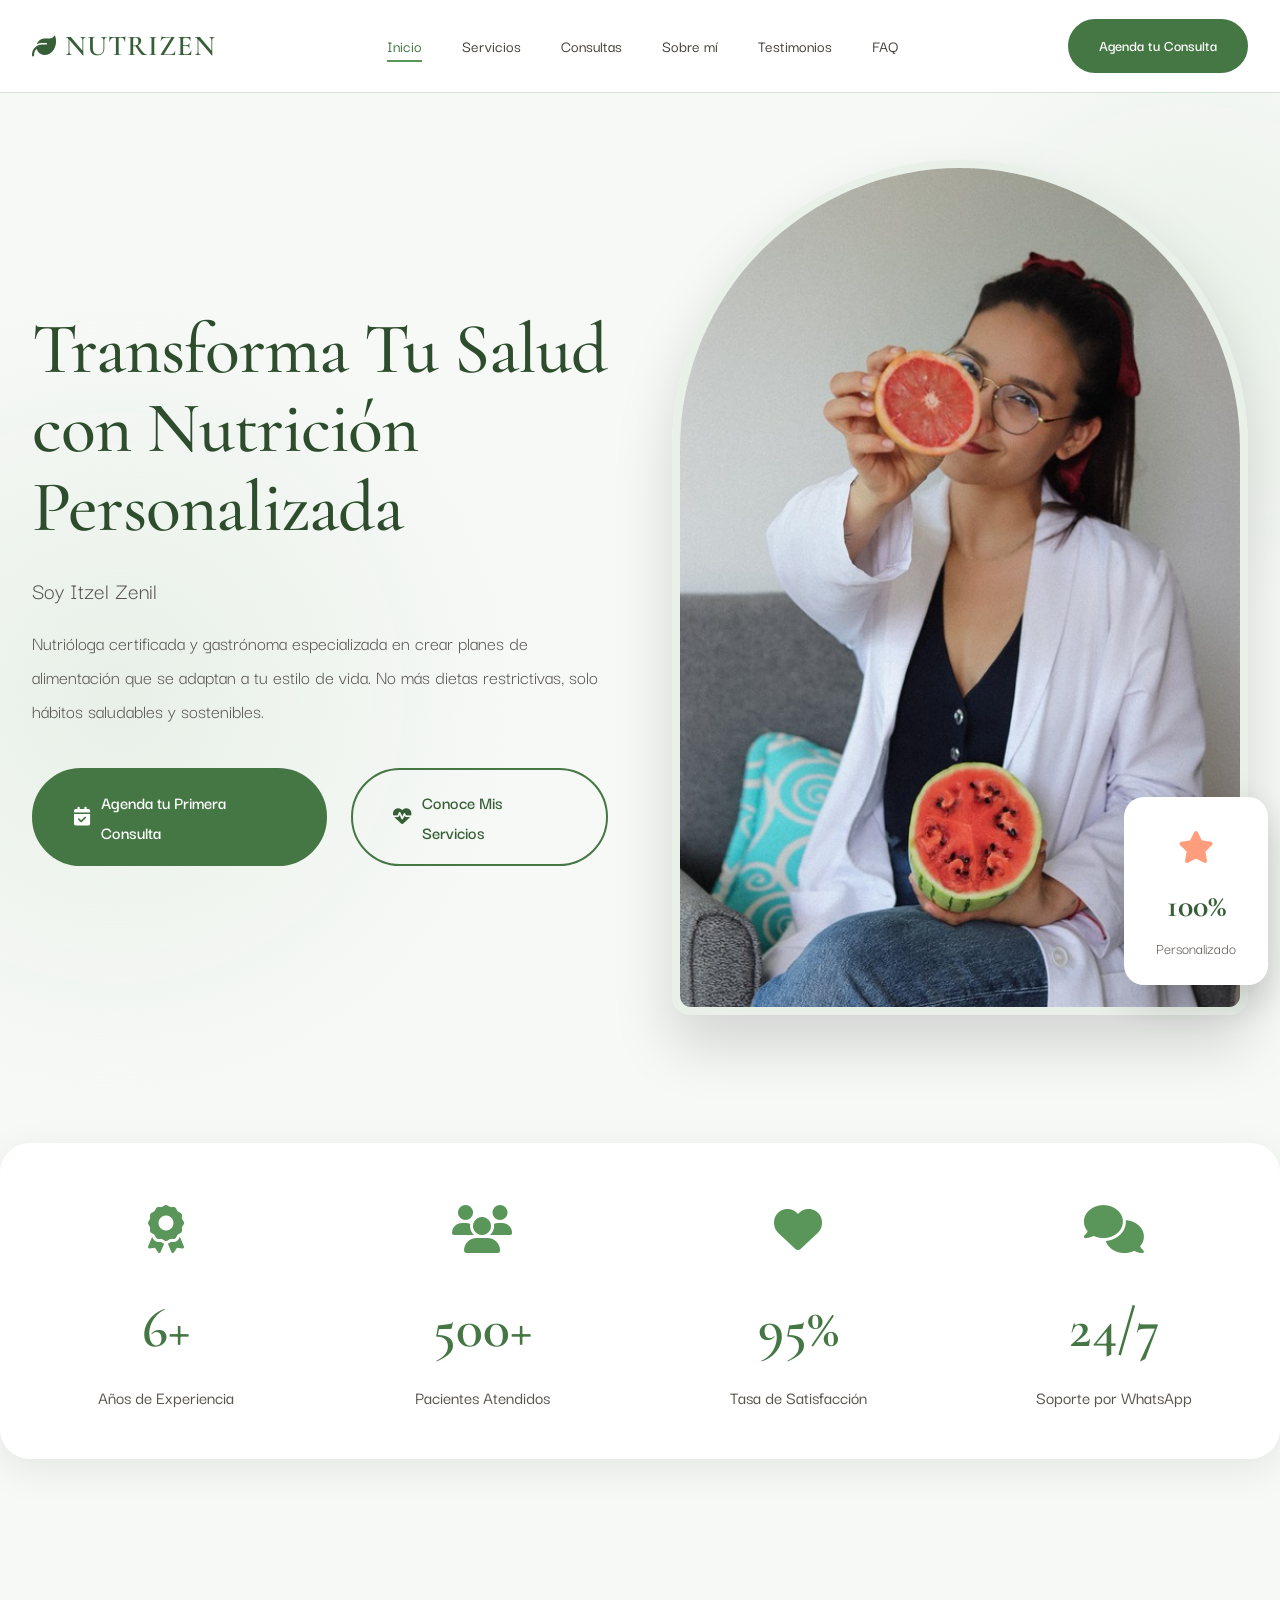
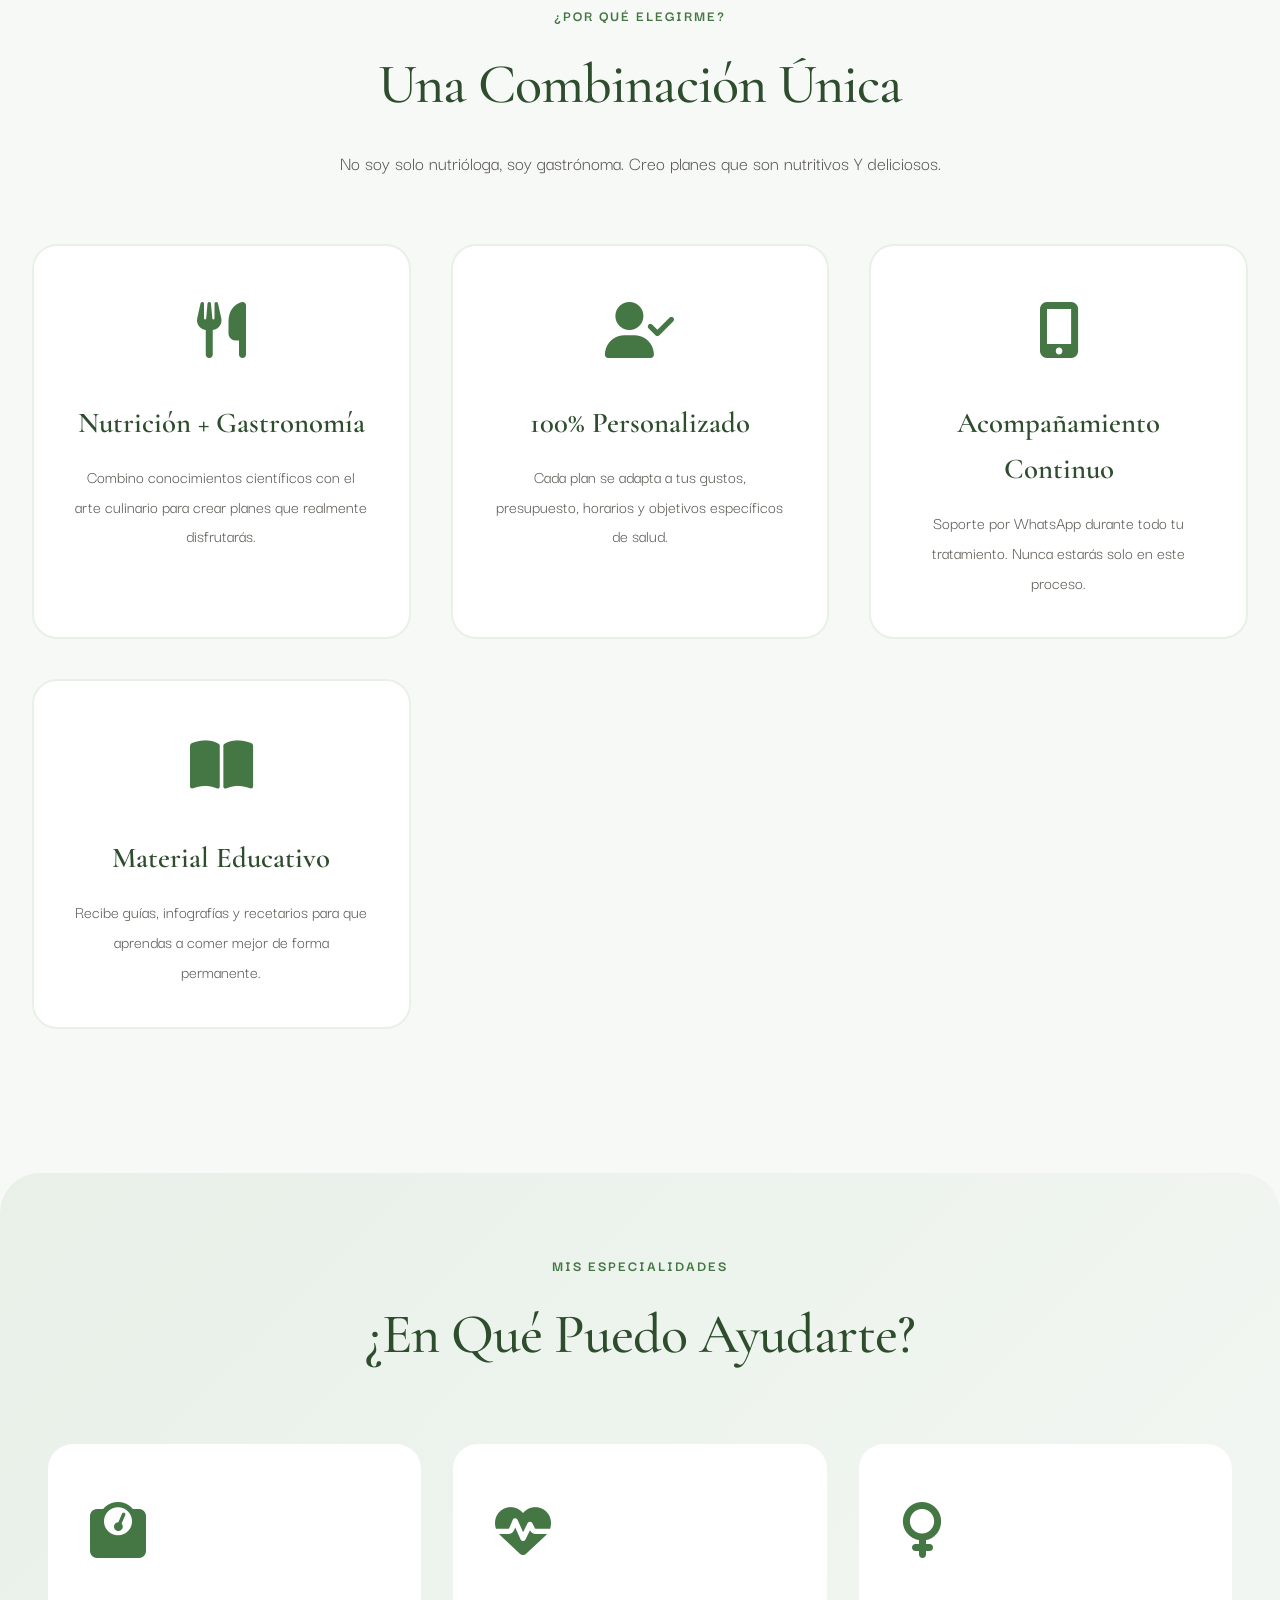
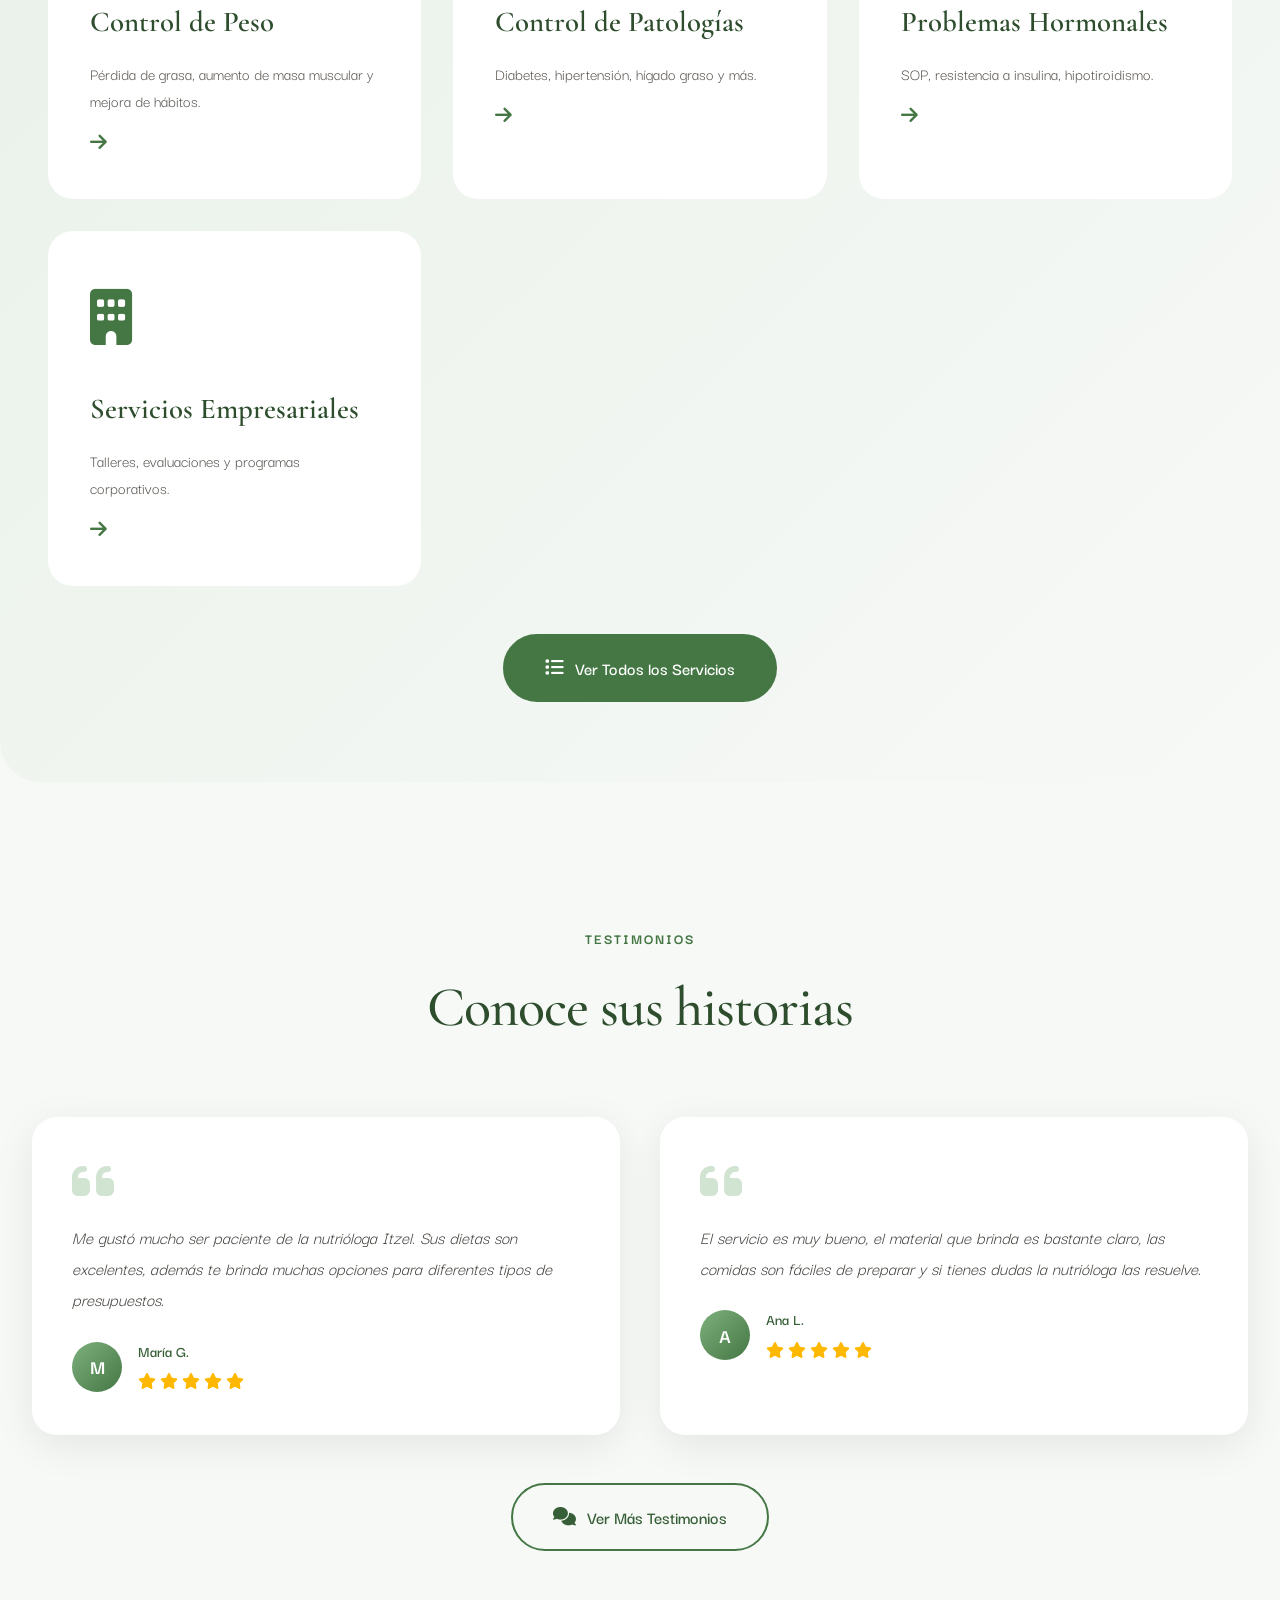
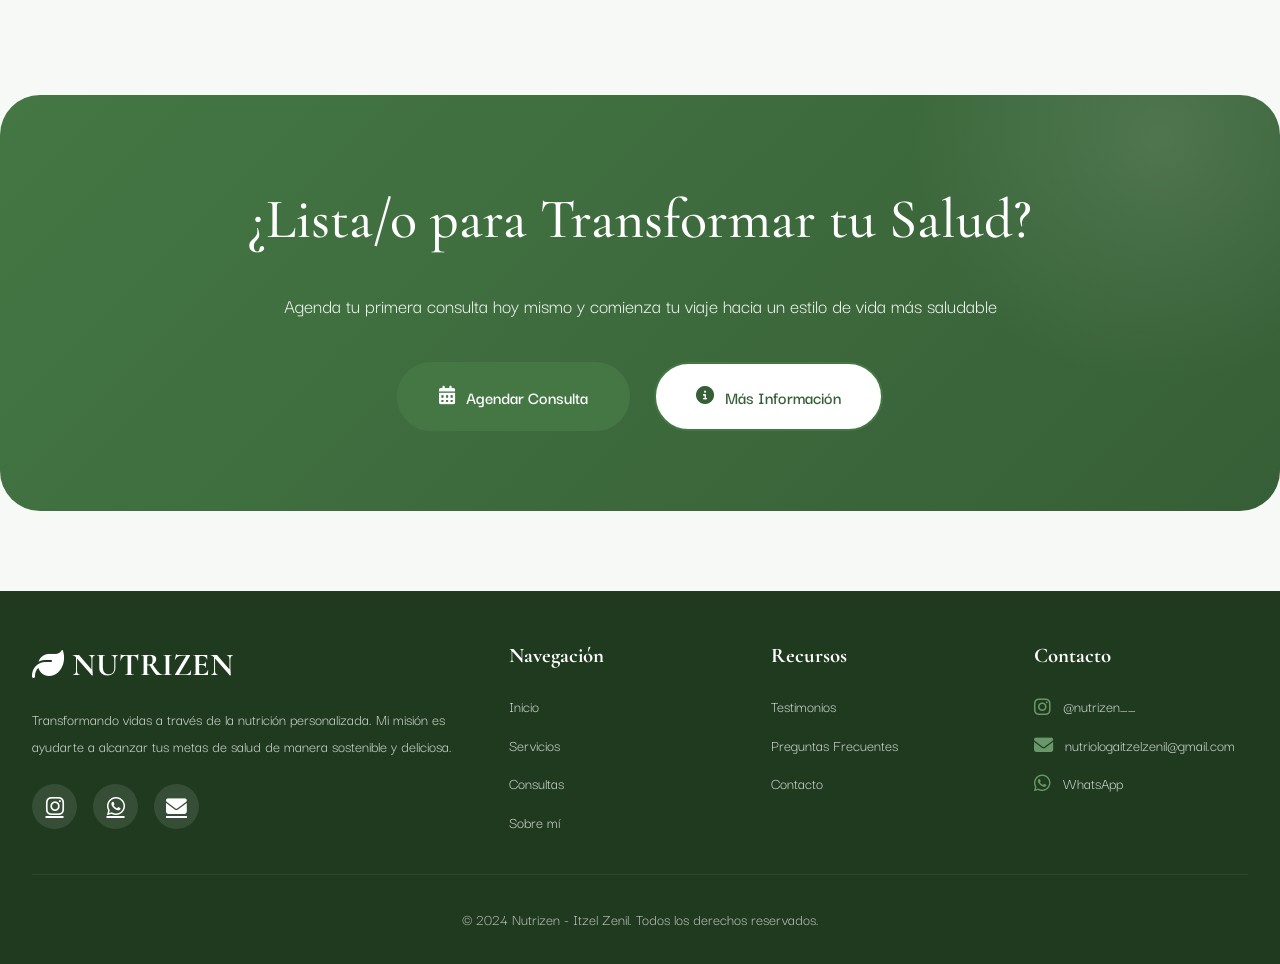
==== index.html @ d1079b8c "First commit (dev)" ====
<!DOCTYPE html>
<html lang="es">
<head>
    <meta charset="UTF-8">
    <meta name="viewport" content="width=device-width, initial-scale=1.0">
    <title>Itzel Zenil - Nutrióloga y Gastrónoma | Inicio</title>
    <meta name="description" content="Nutrióloga certificada especializada en control de peso, patologías metabólicas y salud digestiva. Planes 100% personalizados con seguimiento en WhatsApp.">
    <link rel="preconnect" href="https://fonts.googleapis.com">
    <link rel="preconnect" href="https://fonts.gstatic.com" crossorigin>
    <link href="https://fonts.googleapis.com/css2?family=Cormorant+Garamond:wght@300;400;500;600;700&family=Darker+Grotesque:wght@300;400;500;600;700&display=swap" rel="stylesheet">
    <link rel="stylesheet" href="https://cdnjs.cloudflare.com/ajax/libs/font-awesome/6.4.0/css/all.min.css">
    <link rel="stylesheet" href="css/styles.css">
</head>
<body>
    <div class="bg-decoration"></div>
    
    <header>
        <nav>
            <div class="logo">
                <i class="fas fa-leaf"></i>
                NUTRIZEN
            </div>
            <div class="menu-toggle" onclick="toggleMenu()">
                <span></span>
                <span></span>
                <span></span>
            </div>
            <ul class="nav-links" id="navLinks">
                <li><a href="index.html" class="active">Inicio</a></li>
                <li><a href="servicios.html">Servicios</a></li>
                <li><a href="consultas.html">Consultas</a></li>
                <li><a href="sobre-mi.html">Sobre mí</a></li>
                <li><a href="testimonios.html">Testimonios</a></li>
                <li><a href="faq.html">FAQ</a></li>
            </ul>
            <a href="contacto.html" class="cta-button">Agenda tu Consulta</a>
        </nav>
    </header>
    
    <main>
        <!-- Hero Section -->
        <section class="hero">
            <div class="hero-content">
                <h1>Transforma Tu Salud con Nutrición Personalizada</h1>
                <p class="hero-subtitle">Soy Itzel Zenil</p>
                <p class="hero-description">Nutrióloga certificada y gastrónoma especializada en crear planes de alimentación que se adaptan a tu estilo de vida. No más dietas restrictivas, solo hábitos saludables y sostenibles.</p>
                <div class="hero-cta-group">
                    <a href="contacto.html" class="primary-cta">
                        <i class="fas fa-calendar-check"></i>
                        Agenda tu Primera Consulta
                    </a>
                    <a href="servicios.html" class="secondary-cta">
                        <i class="fas fa-heart-pulse"></i>
                        Conoce Mis Servicios
                    </a>
                </div>
            </div>
            <div class="hero-image">
                <div class="hero-image-wrapper">
                    <img src="assets/itzel-2.jpg" alt="Itzel Zenil - Nutrióloga y Gastrónoma">
                </div>
                <div class="floating-badge">
                    <div class="badge-icon">
                        <i class="fas fa-star"></i>
                    </div>
                    <h3>100%</h3>
                    <p>Personalizado</p>
                </div>
            </div>
        </section>
        
        <!-- Stats Section -->
        <div class="stats">
            <div class="stats-grid">
                <div class="stat-item">
                    <div class="stat-icon">
                        <i class="fas fa-award"></i>
                    </div>
                    <h3>6+</h3>
                    <p>Años de Experiencia</p>
                </div>
                <div class="stat-item">
                    <div class="stat-icon">
                        <i class="fas fa-users"></i>
                    </div>
                    <h3>500+</h3>
                    <p>Pacientes Atendidos</p>
                </div>
                <div class="stat-item">
                    <div class="stat-icon">
                        <i class="fas fa-heart"></i>
                    </div>
                    <h3>95%</h3>
                    <p>Tasa de Satisfacción</p>
                </div>
                <div class="stat-item">
                    <div class="stat-icon">
                        <i class="fas fa-comments"></i>
                    </div>
                    <h3>24/7</h3>
                    <p>Soporte por WhatsApp</p>
                </div>
            </div>
        </div>
        
        <!-- Why Choose Me Section -->
        <section>
            <div class="section-header">
                <div class="section-label">¿Por qué elegirme?</div>
                <h2 class="section-title">Una Combinación Única</h2>
                <p class="section-description">No soy solo nutrióloga, soy gastrónoma. Creo planes que son nutritivos Y deliciosos.</p>
            </div>
            
            <div class="features-grid">
                <div class="feature-card">
                    <div class="feature-icon">
                        <i class="fas fa-utensils"></i>
                    </div>
                    <h3>Nutrición + Gastronomía</h3>
                    <p>Combino conocimientos científicos con el arte culinario para crear planes que realmente disfrutarás.</p>
                </div>
                
                <div class="feature-card">
                    <div class="feature-icon">
                        <i class="fas fa-user-check"></i>
                    </div>
                    <h3>100% Personalizado</h3>
                    <p>Cada plan se adapta a tus gustos, presupuesto, horarios y objetivos específicos de salud.</p>
                </div>
                
                <div class="feature-card">
                    <div class="feature-icon">
                        <i class="fas fa-mobile-alt"></i>
                    </div>
                    <h3>Acompañamiento Continuo</h3>
                    <p>Soporte por WhatsApp durante todo tu tratamiento. Nunca estarás solo en este proceso.</p>
                </div>
                
                <div class="feature-card">
                    <div class="feature-icon">
                        <i class="fas fa-book-open"></i>
                    </div>
                    <h3>Material Educativo</h3>
                    <p>Recibe guías, infografías y recetarios para que aprendas a comer mejor de forma permanente.</p>
                </div>
            </div>
        </section>
        
        <!-- Services Preview -->
        <section class="services-preview">
            <div class="section-header">
                <div class="section-label">Mis Especialidades</div>
                <h2 class="section-title">¿En Qué Puedo Ayudarte?</h2>
            </div>
            
            <div class="services-grid-preview">
                <a href="servicios.html#control-peso" class="service-preview-card">
                    <div class="service-preview-icon">
                        <i class="fas fa-weight-scale"></i>
                    </div>
                    <h3>Control de Peso</h3>
                    <p>Pérdida de grasa, aumento de masa muscular y mejora de hábitos.</p>
                    <span class="link-arrow">
                        <i class="fas fa-arrow-right"></i>
                    </span>
                </a>
                
                <a href="servicios.html#patologias" class="service-preview-card">
                    <div class="service-preview-icon">
                        <i class="fas fa-heartbeat"></i>
                    </div>
                    <h3>Control de Patologías</h3>
                    <p>Diabetes, hipertensión, hígado graso y más.</p>
                    <span class="link-arrow">
                        <i class="fas fa-arrow-right"></i>
                    </span>
                </a>
                
                <a href="servicios.html#hormonales" class="service-preview-card">
                    <div class="service-preview-icon">
                        <i class="fas fa-venus"></i>
                    </div>
                    <h3>Problemas Hormonales</h3>
                    <p>SOP, resistencia a insulina, hipotiroidismo.</p>
                    <span class="link-arrow">
                        <i class="fas fa-arrow-right"></i>
                    </span>
                </a>
                
                <a href="servicios.html#empresarial" class="service-preview-card">
                    <div class="service-preview-icon">
                        <i class="fas fa-building"></i>
                    </div>
                    <h3>Servicios Empresariales</h3>
                    <p>Talleres, evaluaciones y programas corporativos.</p>
                    <span class="link-arrow">
                        <i class="fas fa-arrow-right"></i>
                    </span>
                </a>
            </div>
            
            <div style="text-align: center; margin-top: 3rem;">
                <a href="servicios.html" class="primary-cta">
                    <i class="fas fa-list"></i>
                    Ver Todos los Servicios
                </a>
            </div>
        </section>
        
        <!-- Testimonials Preview -->
        <section>
            <div class="section-header">
                <div class="section-label">Testimonios</div>
                <h2 class="section-title">Conoce sus historias</h2>
            </div>
            
            <div class="testimonials-grid-preview">
                <div class="testimonial-card">
                    <div class="quote-icon">
                        <i class="fas fa-quote-left"></i>
                    </div>
                    <p class="testimonial-text">Me gustó mucho ser paciente de la nutrióloga Itzel. Sus dietas son excelentes, además te brinda muchas opciones para diferentes tipos de presupuestos.</p>
                    <div class="testimonial-author">
                        <div class="author-avatar">M</div>
                        <div class="author-info">
                            <p>María G.</p>
                            <div class="rating">
                                <i class="fas fa-star"></i>
                                <i class="fas fa-star"></i>
                                <i class="fas fa-star"></i>
                                <i class="fas fa-star"></i>
                                <i class="fas fa-star"></i>
                            </div>
                        </div>
                    </div>
                </div>
                
                <div class="testimonial-card">
                    <div class="quote-icon">
                        <i class="fas fa-quote-left"></i>
                    </div>
                    <p class="testimonial-text">El servicio es muy bueno, el material que brinda es bastante claro, las comidas son fáciles de preparar y si tienes dudas la nutrióloga las resuelve.</p>
                    <div class="testimonial-author">
                        <div class="author-avatar">A</div>
                        <div class="author-info">
                            <p>Ana L.</p>
                            <div class="rating">
                                <i class="fas fa-star"></i>
                                <i class="fas fa-star"></i>
                                <i class="fas fa-star"></i>
                                <i class="fas fa-star"></i>
                                <i class="fas fa-star"></i>
                            </div>
                        </div>
                    </div>
                </div>
            </div>
            
            <div style="text-align: center; margin-top: 3rem;">
                <a href="testimonios.html" class="secondary-cta">
                    <i class="fas fa-comments"></i>
                    Ver Más Testimonios
                </a>
            </div>
        </section>
        
        <!-- CTA Section -->
        <section class="cta-section">
            <div class="cta-content">
                <h2>¿Lista/o para Transformar tu Salud?</h2>
                <p>Agenda tu primera consulta hoy mismo y comienza tu viaje hacia un estilo de vida más saludable</p>
                <div class="cta-buttons">
                    <a href="contacto.html" class="primary-cta">
                        <i class="fas fa-calendar-alt"></i>
                        Agendar Consulta
                    </a>
                    <a href="consultas.html" class="secondary-cta" style="background: white; color: var(--sage-700);">
                        <i class="fas fa-info-circle"></i>
                        Más Información
                    </a>
                </div>
            </div>
        </section>
    </main>
    
    <!-- Footer -->
    <footer>
        <div class="footer-content">
            <div class="footer-about">
                <h3>
                    <i class="fas fa-leaf"></i>
                    NUTRIZEN
                </h3>
                <p>Transformando vidas a través de la nutrición personalizada. Mi misión es ayudarte a alcanzar tus metas de salud de manera sostenible y deliciosa.</p>
                <div class="footer-social">
                    <a href="https://instagram.com/nutrizen__" target="_blank" aria-label="Instagram">
                        <i class="fab fa-instagram"></i>
                    </a>
                    <a href="https://wa.me/529999999999" target="_blank" aria-label="WhatsApp">
                        <i class="fab fa-whatsapp"></i>
                    </a>
                    <a href="mailto:nutriologaitzelzenil@gmail.com" aria-label="Email">
                        <i class="fas fa-envelope"></i>
                    </a>
                </div>
            </div>
            
            <div class="footer-links">
                <h4>Navegación</h4>
                <ul>
                    <li><a href="index.html">Inicio</a></li>
                    <li><a href="servicios.html">Servicios</a></li>
                    <li><a href="consultas.html">Consultas</a></li>
                    <li><a href="sobre-mi.html">Sobre mí</a></li>
                </ul>
            </div>
            
            <div class="footer-links">
                <h4>Recursos</h4>
                <ul>
                    <li><a href="testimonios.html">Testimonios</a></li>
                    <li><a href="faq.html">Preguntas Frecuentes</a></li>
                    <li><a href="contacto.html">Contacto</a></li>
                </ul>
            </div>
            
            <div class="footer-contact">
                <h4>Contacto</h4>
                <ul>
                    <li>
                        <i class="fab fa-instagram"></i>
                        <span>@nutrizen__</span>
                    </li>
                    <li>
                        <i class="fas fa-envelope"></i>
                        <span>nutriologaitzelzenil@gmail.com</span>
                    </li>
                    <li>
                        <i class="fab fa-whatsapp"></i>
                        <span>WhatsApp</span>
                    </li>
                </ul>
            </div>
        </div>
        
        <div class="footer-bottom">
            <p>&copy; 2024 Nutrizen - Itzel Zenil. Todos los derechos reservados.</p>
        </div>
    </footer>
    
    <script src="js/script.js"></script>
</body>
</html>
---- css/styles.css ----
:root {
    --sage-50: #f7f9f7;
    --sage-100: #e8f0e8;
    --sage-200: #d1e3d1;
    --sage-300: #a8caa8;
    --sage-400: #7db07d;
    --sage-500: #5a9659;
    --sage-600: #447744;
    --sage-700: #375f37;
    --sage-800: #2d4d2d;
    --sage-900: #1f3a1f;
    
    --peach-100: #fff5f0;
    --peach-200: #ffe4d9;
    --peach-300: #ffc9b3;
    --peach-400: #ff9d7d;
    --peach-500: #ff7a52;
    
    --neutral-50: #fafaf9;
    --neutral-100: #f5f5f4;
    --neutral-200: #e7e5e4;
    --neutral-300: #d6d3d1;
    --neutral-400: #a8a29e;
    --neutral-500: #78716c;
    --neutral-600: #57534e;
    --neutral-700: #44403c;
    --neutral-800: #292524;
    --neutral-900: #1c1917;
    
    --font-display: 'Cormorant Garamond', serif;
    --font-body: 'Darker Grotesque', sans-serif;
}

* {
    margin: 0;
    padding: 0;
    box-sizing: border-box;
}

html {
    scroll-behavior: smooth;
}

body {
    font-family: var(--font-body);
    color: var(--neutral-800);
    background: var(--sage-50);
    line-height: 1.6;
    overflow-x: hidden;
}

/* Animated background decoration */
.bg-decoration {
    position: fixed;
    width: 120%;
    height: 120%;
    top: -10%;
    left: -10%;
    z-index: -1;
    opacity: 0.4;
    pointer-events: none;
}

.bg-decoration::before,
.bg-decoration::after {
    content: '';
    position: absolute;
    border-radius: 50%;
    background: radial-gradient(circle, var(--sage-200) 0%, transparent 70%);
    animation: float 20s ease-in-out infinite;
}

.bg-decoration::before {
    width: 600px;
    height: 600px;
    top: 10%;
    right: -5%;
    animation-delay: 0s;
}

.bg-decoration::after {
    width: 800px;
    height: 800px;
    bottom: -10%;
    left: -10%;
    animation-delay: 10s;
}

@keyframes float {
    0%, 100% { transform: translate(0, 0) scale(1); }
    33% { transform: translate(50px, -50px) scale(1.1); }
    66% { transform: translate(-30px, 30px) scale(0.9); }
}

/* Header */
header {
    position: fixed;
    top: 0;
    width: 100%;
    background: rgba(255, 255, 255, 0.95);
    backdrop-filter: blur(10px);
    z-index: 1000;
    border-bottom: 1px solid var(--sage-200);
    animation: slideDown 0s ease-out;
}

@keyframes slideDown {
    from { transform: translateY(-100%); }
    to { transform: translateY(0); }
}

nav {
    max-width: 1400px;
    margin: 0 auto;
    display: flex;
    justify-content: space-between;
    align-items: center;
    padding: 1.2rem 2rem;
}

.logo {
    font-family: var(--font-display);
    font-size: 1.8rem;
    font-weight: 600;
    color: var(--sage-700);
    letter-spacing: 1px;
    display: flex;
    align-items: center;
    gap: 0.5rem;
}

.logo i {
    font-size: 1.5rem;
}

.nav-links {
    display: flex;
    gap: 2.5rem;
    list-style: none;
}

.nav-links a {
    text-decoration: none;
    color: var(--neutral-700);
    font-weight: 500;
    font-size: 1.05rem;
    transition: color 0.3s ease;
    position: relative;
}

.nav-links a.active,
.nav-links a:hover {
    color: var(--sage-600);
}

.nav-links a::after {
    content: '';
    position: absolute;
    bottom: -5px;
    left: 0;
    width: 0;
    height: 2px;
    background: var(--sage-500);
    transition: width 0.3s ease;
}

.nav-links a.active::after,
.nav-links a:hover::after {
    width: 100%;
}

.cta-button {
    background: var(--sage-600);
    color: white;
    padding: 0.75rem 1.8rem;
    border-radius: 50px;
    text-decoration: none;
    font-weight: 600;
    transition: all 0.3s ease;
    font-size: 1rem;
    border: 2px solid var(--sage-600);
}

.cta-button:hover {
    background: var(--sage-700);
    border-color: var(--sage-700);
    transform: translateY(-2px);
    box-shadow: 0 8px 20px rgba(90, 150, 89, 0.3);
}

/* Mobile menu */
.menu-toggle {
    display: none;
    flex-direction: column;
    cursor: pointer;
    gap: 5px;
}

.menu-toggle span {
    width: 25px;
    height: 3px;
    background: var(--sage-700);
    transition: all 0.3s ease;
    border-radius: 3px;
}

/* Hero Section */
.hero {
    margin-top: 80px;
    padding: 5rem 2rem 4rem;
    max-width: 1400px;
    margin-left: auto;
    margin-right: auto;
    display: grid;
    grid-template-columns: 1fr 1fr;
    gap: 4rem;
    align-items: center;
    min-height: 85vh;
    animation: fadeIn 1s ease-out;
}

@keyframes fadeIn {
    from { opacity: 0; transform: translateY(20px); }
    to { opacity: 1; transform: translateY(0); }
}

.hero-content h1 {
    font-family: var(--font-display);
    font-size: 4.5rem;
    font-weight: 500;
    color: var(--sage-800);
    line-height: 1.1;
    margin-bottom: 1.5rem;
    letter-spacing: -1px;
    animation: slideUp 0.8s ease-out 0.2s both;
}

@keyframes slideUp {
    from { opacity: 0; transform: translateY(30px); }
    to { opacity: 1; transform: translateY(0); }
}

.hero-subtitle {
    font-size: 1.5rem;
    color: var(--neutral-600);
    margin-bottom: 1rem;
    font-weight: 400;
    animation: slideUp 0.8s ease-out 0.4s both;
}

.hero-description {
    font-size: 1.25rem;
    color: var(--neutral-600);
    margin-bottom: 2.5rem;
    line-height: 1.7;
    animation: slideUp 0.8s ease-out 0.6s both;
}

.hero-cta-group {
    display: flex;
    gap: 1.5rem;
    animation: slideUp 0.8s ease-out 0.8s both;
}

.primary-cta {
    background: var(--sage-600);
    color: white;
    padding: 1.1rem 2.5rem;
    border-radius: 50px;
    text-decoration: none;
    font-weight: 600;
    font-size: 1.15rem;
    transition: all 0.3s ease;
    display: inline-flex;
    align-items: center;
    gap: 0.7rem;
    border: 2px solid var(--sage-600);
}

.primary-cta:hover {
    background: var(--sage-700);
    transform: translateY(-3px);
    box-shadow: 0 10px 30px rgba(90, 150, 89, 0.4);
}

.secondary-cta {
    background: transparent;
    color: var(--sage-700);
    padding: 1.1rem 2.5rem;
    border-radius: 50px;
    text-decoration: none;
    font-weight: 600;
    font-size: 1.15rem;
    transition: all 0.3s ease;
    border: 2px solid var(--sage-600);
    display: inline-flex;
    align-items: center;
    gap: 0.7rem;
}

.secondary-cta:hover {
    background: var(--sage-50);
    transform: translateY(-3px);
}

.hero-image {
    position: relative;
    animation: slideUp 0.8s ease-out 0.4s both;
}

.hero-image-wrapper {
    position: relative;
    border-radius: 300px 300px 20px 20px;
    overflow: hidden;
    box-shadow: 0 30px 60px rgba(0, 0, 0, 0.15);
    border: 8px solid var(--sage-100);
}

.hero-image img {
    width: 100%;
    height: auto;
    display: block;
}

.floating-badge {
    position: absolute;
    bottom: 30px;
    right: -20px;
    background: white;
    padding: 1.5rem 2rem;
    border-radius: 20px;
    box-shadow: 0 15px 40px rgba(0, 0, 0, 0.2);
    animation: floatBadge 3s ease-in-out infinite;
    text-align: center;
}

@keyframes floatBadge {
    0%, 100% { transform: translateY(0); }
    50% { transform: translateY(-10px); }
}

.badge-icon {
    font-size: 2rem;
    color: var(--peach-400);
    margin-bottom: 0.5rem;
}

.floating-badge h3 {
    font-family: var(--font-display);
    font-size: 2rem;
    color: var(--sage-700);
    margin-bottom: 0.3rem;
}

.floating-badge p {
    color: var(--neutral-600);
    font-size: 1rem;
}

/* Stats Section */
.stats {
    background: white;
    padding: 3rem 2rem;
    margin: 4rem auto;
    max-width: 1400px;
    border-radius: 30px;
    box-shadow: 0 10px 40px rgba(0, 0, 0, 0.08);
}

.stats-grid {
    display: grid;
    grid-template-columns: repeat(auto-fit, minmax(250px, 1fr));
    gap: 3rem;
    text-align: center;
}

.stat-item {
    display: flex;
    flex-direction: column;
    align-items: center;
}

.stat-icon {
    font-size: 3rem;
    color: var(--sage-500);
    margin-bottom: 1rem;
}

.stat-item h3 {
    font-family: var(--font-display);
    font-size: 3.5rem;
    color: var(--sage-600);
    margin-bottom: 0.5rem;
    font-weight: 600;
}

.stat-item p {
    font-size: 1.15rem;
    color: var(--neutral-600);
    font-weight: 500;
}

/* Section styles */
section {
    padding: 5rem 2rem;
    max-width: 1400px;
    margin: 0 auto;
}

.section-header {
    text-align: center;
    margin-bottom: 4rem;
    animation: fadeIn 0.2s ease-out;
}

.section-label {
    font-size: 0.95rem;
    color: var(--sage-600);
    text-transform: uppercase;
    letter-spacing: 2px;
    font-weight: 700;
    margin-bottom: 0.8rem;
}

.section-title {
    font-family: var(--font-display);
    font-size: 3.5rem;
    color: var(--sage-800);
    margin-bottom: 1rem;
    font-weight: 500;
    letter-spacing: -1px;
}

.section-description {
    font-size: 1.25rem;
    color: var(--neutral-600);
    max-width: 700px;
    margin: 0 auto;
    line-height: 1.7;
}

/* Features Grid */
.features-grid {
    display: grid;
    grid-template-columns: repeat(auto-fit, minmax(280px, 1fr));
    gap: 2.5rem;
}

.feature-card {
    background: white;
    padding: 2.5rem;
    border-radius: 25px;
    text-align: center;
    transition: all 0.4s ease;
    border: 2px solid var(--sage-100);
}

.feature-card:hover {
    transform: translateY(-8px);
    box-shadow: 0 20px 50px rgba(0, 0, 0, 0.12);
    border-color: var(--sage-300);
}

.feature-icon {
    font-size: 3.5rem;
    color: var(--sage-600);
    margin-bottom: 1.5rem;
}

.feature-card h3 {
    font-family: var(--font-display);
    font-size: 1.8rem;
    color: var(--sage-800);
    margin-bottom: 1rem;
    font-weight: 600;
}

.feature-card p {
    color: var(--neutral-600);
    font-size: 1.1rem;
    line-height: 1.7;
}

/* Services Preview */
.services-preview {
    background: linear-gradient(135deg, var(--sage-100) 0%, var(--sage-50) 100%);
    border-radius: 40px;
    padding: 5rem 3rem;
    margin: 4rem auto;
}

.services-grid-preview {
    display: grid;
    grid-template-columns: repeat(auto-fit, minmax(280px, 1fr));
    gap: 2rem;
    margin-top: 3rem;
}

.service-preview-card {
    background: white;
    padding: 2.5rem;
    border-radius: 25px;
    text-decoration: none;
    color: inherit;
    transition: all 0.4s ease;
    position: relative;
    border: 2px solid transparent;
}

.service-preview-card:hover {
    transform: translateY(-8px);
    box-shadow: 0 20px 50px rgba(0, 0, 0, 0.12);
    border-color: var(--sage-300);
}

.service-preview-icon {
    font-size: 3.5rem;
    color: var(--sage-600);
    margin-bottom: 1.5rem;
}

.service-preview-card h3 {
    font-family: var(--font-display);
    font-size: 1.8rem;
    color: var(--sage-800);
    margin-bottom: 1rem;
    font-weight: 600;
}

.service-preview-card p {
    color: var(--neutral-600);
    font-size: 1.05rem;
    line-height: 1.6;
    margin-bottom: 1rem;
}

.link-arrow {
    display: inline-flex;
    align-items: center;
    color: var(--sage-600);
    font-size: 1.2rem;
    transition: transform 0.3s ease;
}

.service-preview-card:hover .link-arrow {
    transform: translateX(5px);
}

/* Testimonials */
.testimonials-grid-preview {
    display: grid;
    grid-template-columns: repeat(auto-fit, minmax(350px, 1fr));
    gap: 2.5rem;
    margin-top: 3rem;
}

.testimonial-card {
    background: white;
    padding: 2.5rem;
    border-radius: 25px;
    box-shadow: 0 10px 40px rgba(0, 0, 0, 0.08);
    position: relative;
    transition: all 0.3s ease;
}

.testimonial-card:hover {
    transform: translateY(-5px);
    box-shadow: 0 15px 50px rgba(0, 0, 0, 0.12);
}

.quote-icon {
    font-size: 3rem;
    color: var(--sage-200);
    line-height: 1;
    margin-bottom: 1rem;
}

.testimonial-text {
    font-size: 1.15rem;
    color: var(--neutral-700);
    line-height: 1.7;
    margin-bottom: 1.5rem;
    font-style: italic;
}

.testimonial-author {
    display: flex;
    align-items: center;
    gap: 1rem;
}

.author-avatar {
    width: 50px;
    height: 50px;
    border-radius: 50%;
    background: linear-gradient(135deg, var(--sage-400), var(--sage-600));
    display: flex;
    align-items: center;
    justify-content: center;
    color: white;
    font-weight: 700;
    font-size: 1.3rem;
}

.author-info p {
    font-weight: 600;
    color: var(--sage-700);
}

.rating {
    color: #FFB800;
    font-size: 1rem;
    margin-top: 0.3rem;
}

/* CTA Section */
.cta-section {
    background: linear-gradient(135deg, var(--sage-600) 0%, var(--sage-700) 100%);
    color: white;
    border-radius: 40px;
    padding: 5rem 3rem;
    margin: 4rem auto;
    text-align: center;
    position: relative;
    overflow: hidden;
}

.cta-section::before {
    content: '';
    position: absolute;
    top: -50%;
    right: -10%;
    width: 500px;
    height: 500px;
    background: radial-gradient(circle, rgba(255,255,255,0.1) 0%, transparent 70%);
    border-radius: 50%;
    animation: pulse 4s ease-in-out infinite;
}

@keyframes pulse {
    0%, 100% { transform: scale(1); opacity: 0.5; }
    50% { transform: scale(1.1); opacity: 0.8; }
}

.cta-content {
    position: relative;
    z-index: 1;
}

.cta-content h2 {
    font-family: var(--font-display);
    font-size: 3.5rem;
    margin-bottom: 1.5rem;
    font-weight: 500;
}

.cta-content p {
    font-size: 1.3rem;
    margin-bottom: 2.5rem;
    opacity: 0.95;
}

.cta-buttons {
    display: flex;
    gap: 1.5rem;
    justify-content: center;
    flex-wrap: wrap;
}

/* Footer */
footer {
    background: var(--sage-900);
    color: white;
    padding: 3rem 2rem 2rem;
    margin-top: 5rem;
}

.footer-content {
    max-width: 1400px;
    margin: 0 auto;
    display: grid;
    grid-template-columns: 2fr 1fr 1fr 1fr;
    gap: 3rem;
    margin-bottom: 2rem;
}

.footer-about h3 {
    font-family: var(--font-display);
    font-size: 2rem;
    margin-bottom: 1rem;
    display: flex;
    align-items: center;
    gap: 0.5rem;
}

.footer-about p {
    opacity: 0.8;
    line-height: 1.7;
    margin-bottom: 1.5rem;
}

.footer-social {
    display: flex;
    gap: 1rem;
}

.footer-social a {
    width: 45px;
    height: 45px;
    border-radius: 50%;
    background: rgba(255, 255, 255, 0.1);
    display: flex;
    align-items: center;
    justify-content: center;
    color: white;
    font-size: 1.3rem;
    transition: all 0.3s ease;
}

.footer-social a:hover {
    background: var(--sage-600);
    transform: translateY(-3px);
}

.footer-links h4,
.footer-contact h4 {
    font-family: var(--font-display);
    font-size: 1.3rem;
    margin-bottom: 1rem;
}

.footer-links ul,
.footer-contact ul {
    list-style: none;
}

.footer-links a {
    color: white;
    text-decoration: none;
    opacity: 0.8;
    transition: opacity 0.3s ease;
    display: block;
    padding: 0.4rem 0;
}

.footer-links a:hover {
    opacity: 1;
}

.footer-contact ul li {
    display: flex;
    align-items: center;
    gap: 0.8rem;
    padding: 0.4rem 0;
    opacity: 0.8;
}

.footer-contact ul li i {
    font-size: 1.2rem;
    color: var(--sage-400);
}

.footer-bottom {
    max-width: 1400px;
    margin: 0 auto;
    padding-top: 2rem;
    border-top: 1px solid rgba(255, 255, 255, 0.1);
    text-align: center;
    opacity: 0.7;
}

/* Page Header (for internal pages) */
.page-header {
    margin-top: 80px;
    padding: 4rem 2rem 3rem;
    max-width: 1400px;
    margin-left: auto;
    margin-right: auto;
    text-align: center;
}

.page-header h1 {
    font-family: var(--font-display);
    font-size: 4rem;
    color: var(--sage-800);
    margin-bottom: 1rem;
    font-weight: 500;
}

.page-header p {
    font-size: 1.3rem;
    color: var(--neutral-600);
    max-width: 700px;
    margin: 0 auto;
}

/* Responsive */
@media (max-width: 1024px) {
    .hero {
        grid-template-columns: 1fr;
        gap: 3rem;
        text-align: center;
    }
    
    .hero-content h1 {
        font-size: 3.5rem;
    }
    
    .hero-cta-group {
        justify-content: center;
    }
    
    .footer-content {
        grid-template-columns: 1fr 1fr;
    }
}

@media (max-width: 768px) {
    nav {
        padding: 1rem;
    }
    
    .nav-links {
        display: none;
        position: absolute;
        top: 100%;
        left: 0;
        right: 0;
        background: white;
        flex-direction: column;
        padding: 2rem;
        box-shadow: 0 10px 30px rgba(0, 0, 0, 0.1);
        gap: 1rem;
    }
    
    .nav-links.active {
        display: flex;
    }
    
    .menu-toggle {
        display: flex;
    }
    
    .cta-button {
        display: none;
    }
    
    .hero-content h1 {
        font-size: 2.8rem;
    }
    
    .section-title {
        font-size: 2.5rem;
    }
    
    .page-header h1 {
        font-size: 2.8rem;
    }
    
    .hero-cta-group,
    .cta-buttons {
        flex-direction: column;
    }
    
    .services-grid-preview,
    .testimonials-grid-preview,
    .features-grid {
        grid-template-columns: 1fr;
    }
    
    .floating-badge {
        right: 50%;
        transform: translateX(50%);
    }
    
    .footer-content {
        grid-template-columns: 1fr;
    }
    
    .cta-content h2 {
        font-size: 2.5rem;
    }
}
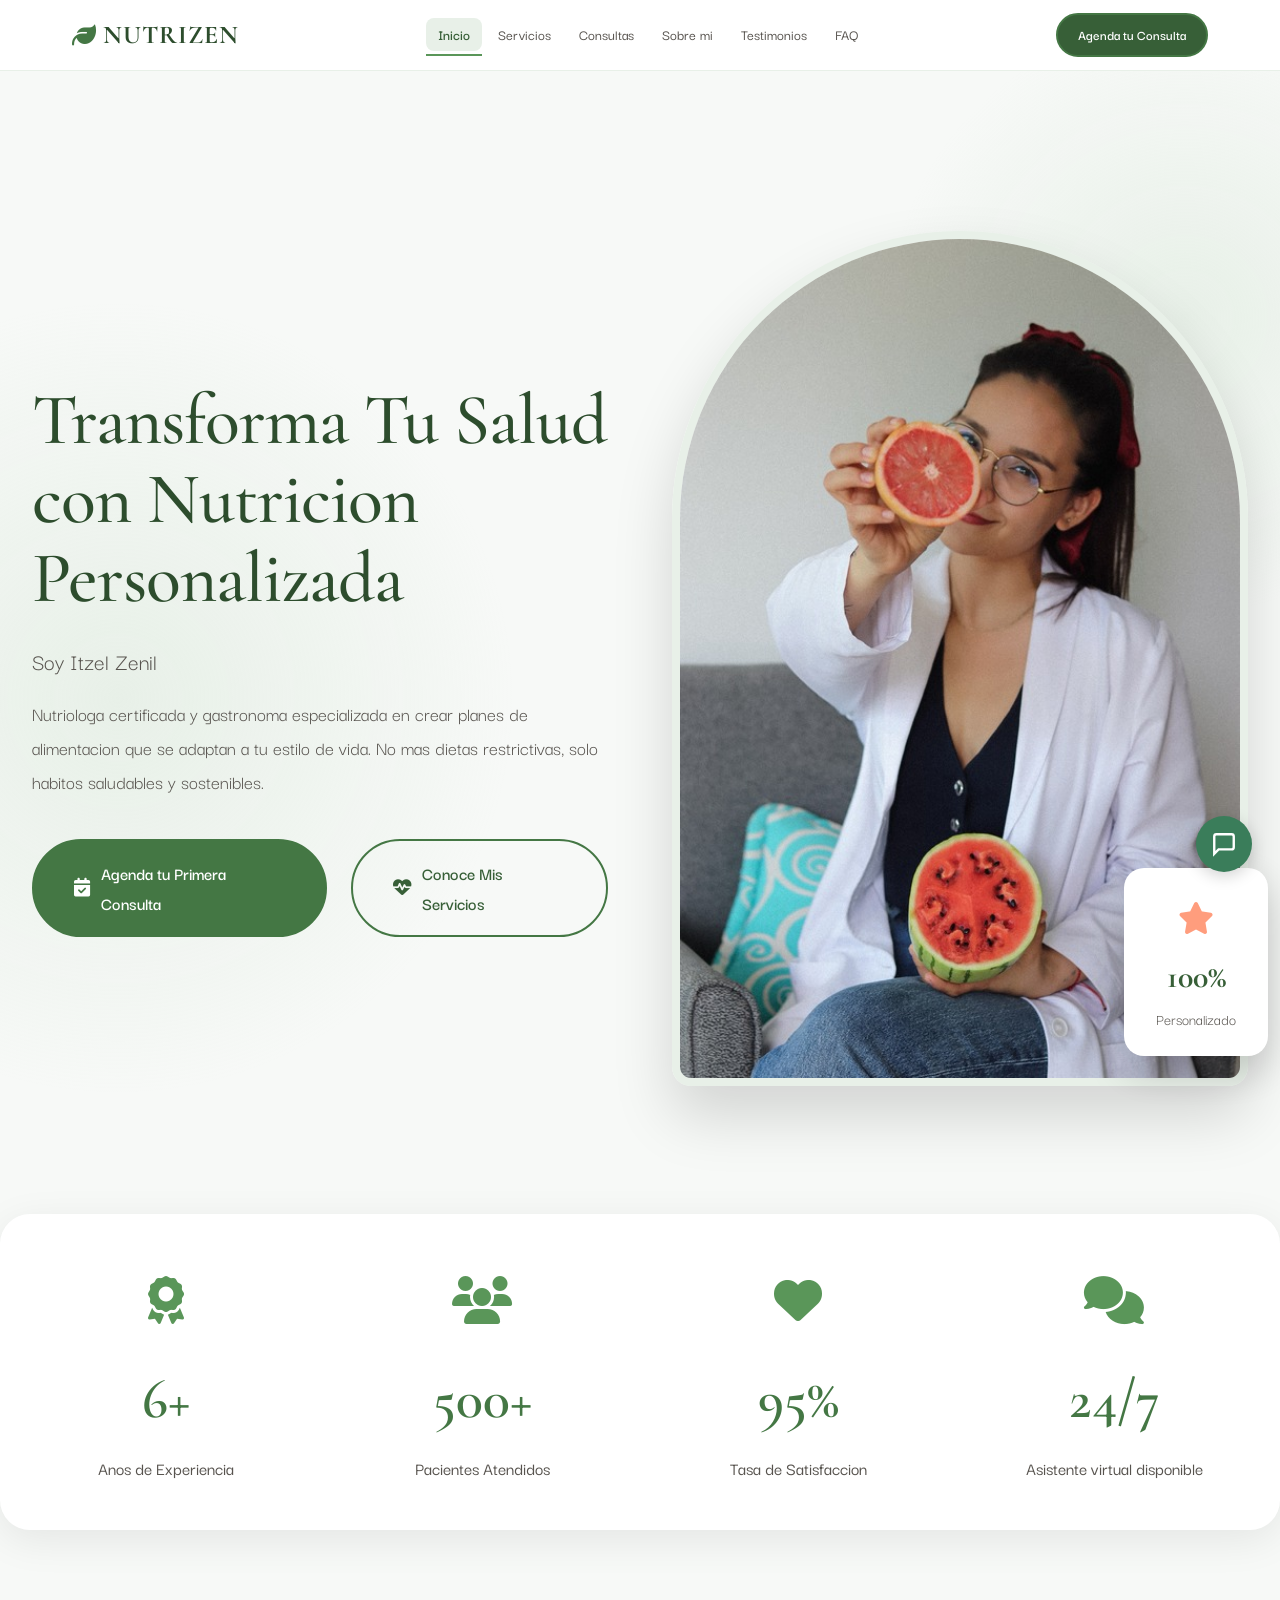
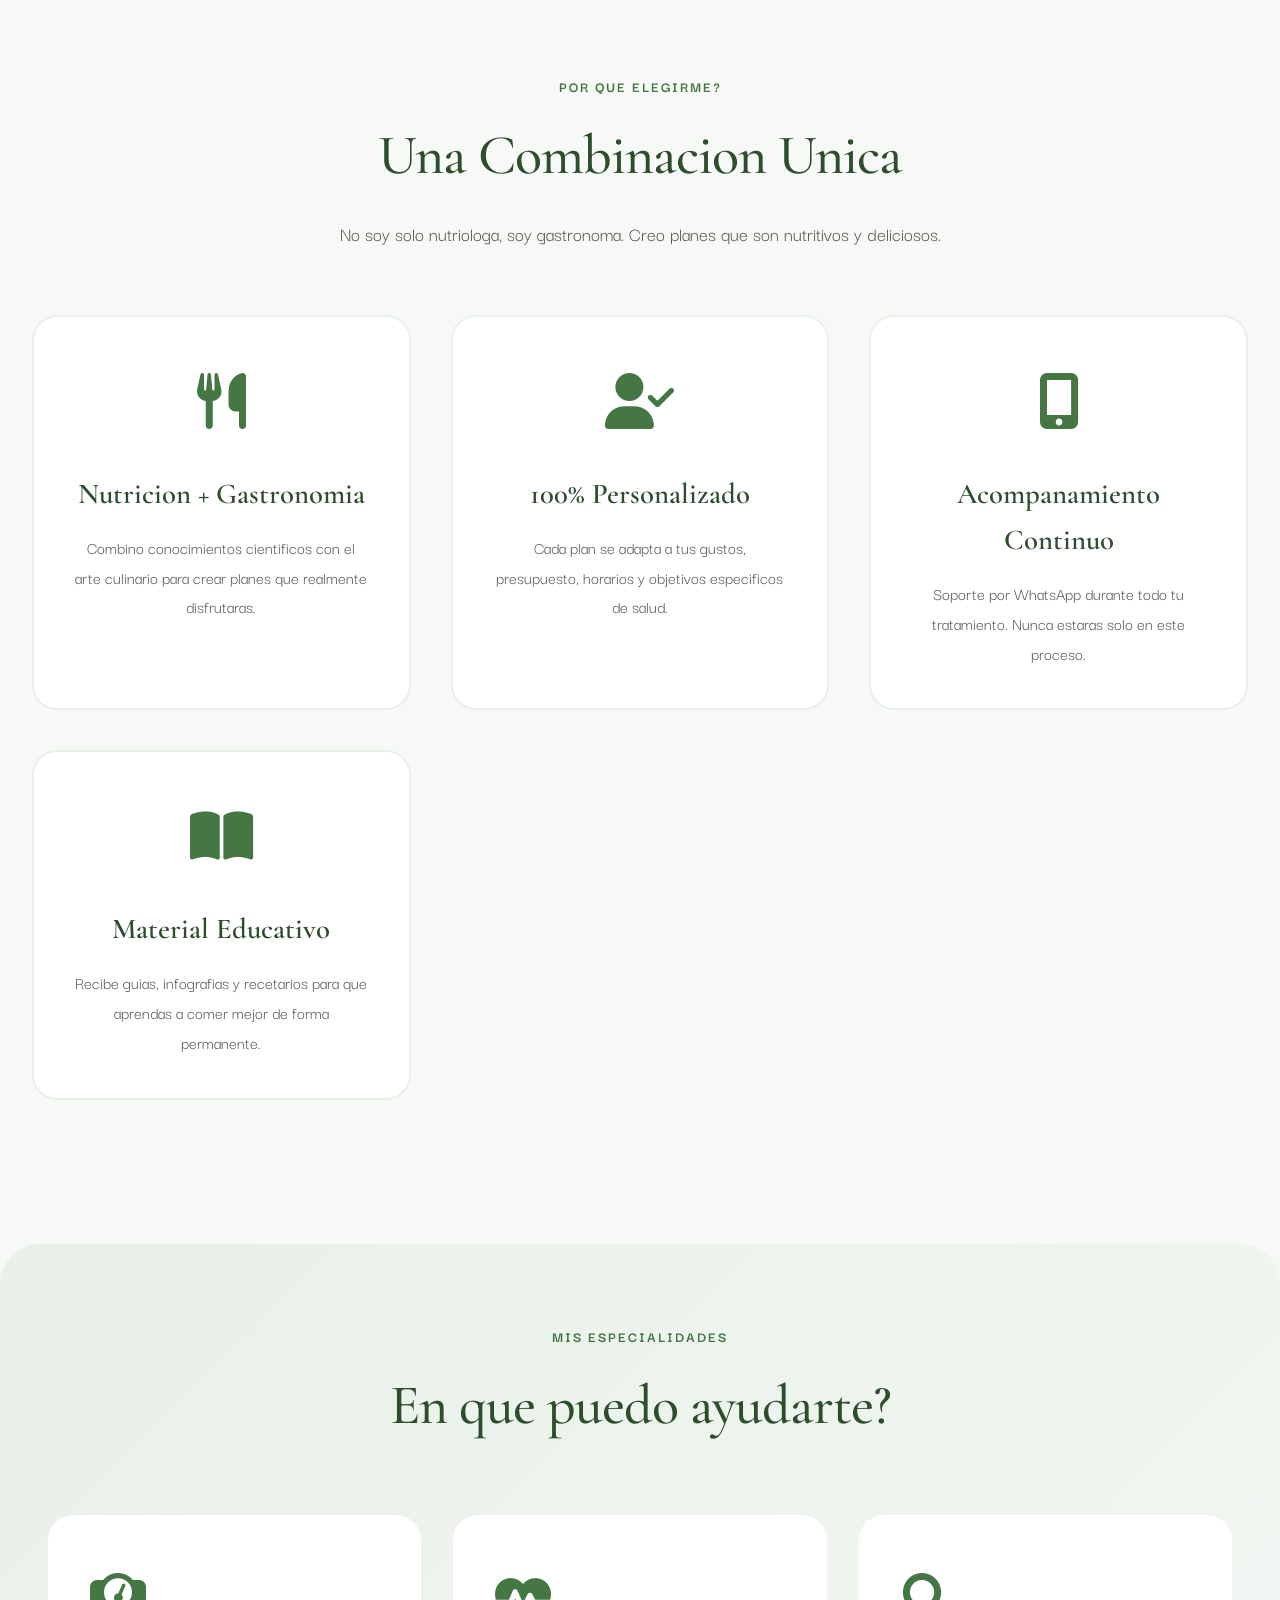
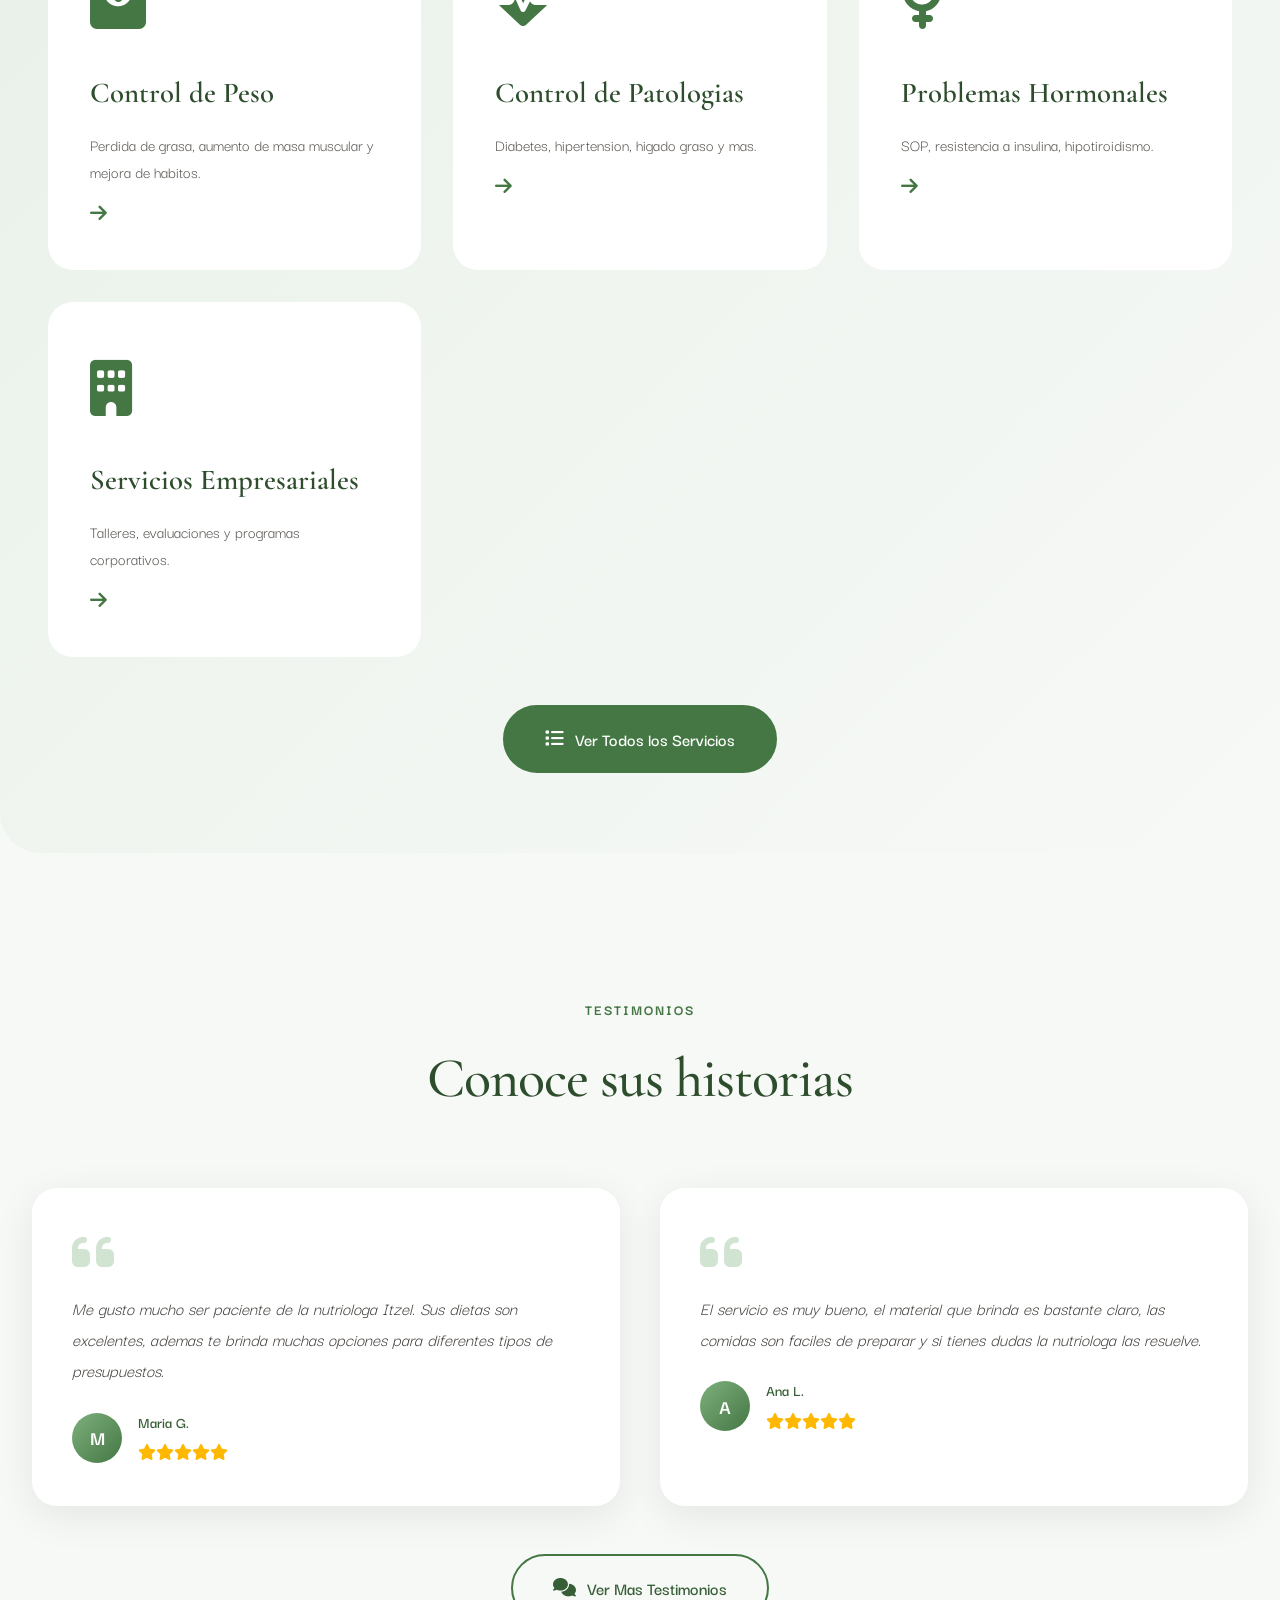
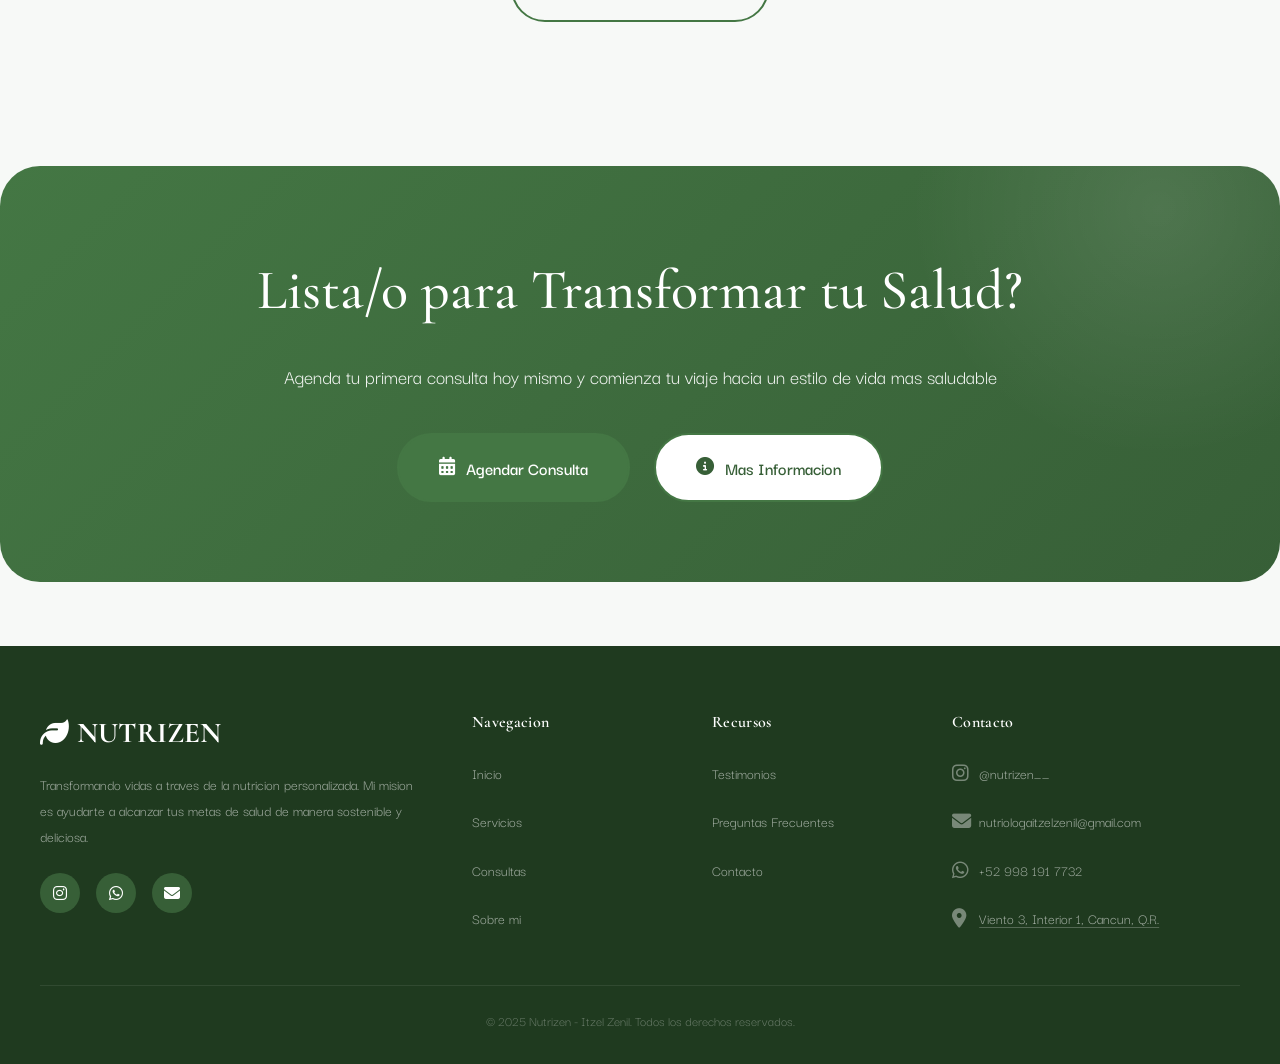
==== commit d23e1d05: "Add global header and footer components; introduce Nutrizen chat widget v3" ====
--- a/index.html
+++ b/index.html
@@ -3,8 +3,8 @@
 <head>
     <meta charset="UTF-8">
     <meta name="viewport" content="width=device-width, initial-scale=1.0">
-    <title>Itzel Zenil - Nutrióloga y Gastrónoma | Inicio</title>
-    <meta name="description" content="Nutrióloga certificada especializada en control de peso, patologías metabólicas y salud digestiva. Planes 100% personalizados con seguimiento en WhatsApp.">
+    <title>Itzel Zenil - Nutriologa y Gastronoma | Inicio</title>
+    <meta name="description" content="Nutriologa certificada especializada en control de peso, patologias metabolicas y salud digestiva. Planes 100% personalizados con seguimiento en WhatsApp.">
     <link rel="preconnect" href="https://fonts.googleapis.com">
     <link rel="preconnect" href="https://fonts.gstatic.com" crossorigin>
     <link href="https://fonts.googleapis.com/css2?family=Cormorant+Garamond:wght@300;400;500;600;700&family=Darker+Grotesque:wght@300;400;500;600;700&display=swap" rel="stylesheet">
@@ -13,37 +13,15 @@
 </head>
 <body>
     <div class="bg-decoration"></div>
-    
-    <header>
-        <nav>
-            <div class="logo">
-                <i class="fas fa-leaf"></i>
-                NUTRIZEN
-            </div>
-            <div class="menu-toggle" onclick="toggleMenu()">
-                <span></span>
-                <span></span>
-                <span></span>
-            </div>
-            <ul class="nav-links" id="navLinks">
-                <li><a href="index.html" class="active">Inicio</a></li>
-                <li><a href="servicios.html">Servicios</a></li>
-                <li><a href="consultas.html">Consultas</a></li>
-                <li><a href="sobre-mi.html">Sobre mí</a></li>
-                <li><a href="testimonios.html">Testimonios</a></li>
-                <li><a href="faq.html">FAQ</a></li>
-            </ul>
-            <a href="contacto.html" class="cta-button">Agenda tu Consulta</a>
-        </nav>
-    </header>
-    
+
+    <div id="header-placeholder"></div>
+
     <main>
-        <!-- Hero Section -->
         <section class="hero">
             <div class="hero-content">
-                <h1>Transforma Tu Salud con Nutrición Personalizada</h1>
+                <h1>Transforma Tu Salud con Nutricion Personalizada</h1>
                 <p class="hero-subtitle">Soy Itzel Zenil</p>
-                <p class="hero-description">Nutrióloga certificada y gastrónoma especializada en crear planes de alimentación que se adaptan a tu estilo de vida. No más dietas restrictivas, solo hábitos saludables y sostenibles.</p>
+                <p class="hero-description">Nutriologa certificada y gastronoma especializada en crear planes de alimentacion que se adaptan a tu estilo de vida. No mas dietas restrictivas, solo habitos saludables y sostenibles.</p>
                 <div class="hero-cta-group">
                     <a href="contacto.html" class="primary-cta">
                         <i class="fas fa-calendar-check"></i>
@@ -57,7 +35,7 @@
             </div>
             <div class="hero-image">
                 <div class="hero-image-wrapper">
-                    <img src="assets/itzel-2.jpg" alt="Itzel Zenil - Nutrióloga y Gastrónoma">
+                    <img src="assets/itzel-2.jpg" alt="Itzel Zenil - Nutriologa y Gastronoma">
                 </div>
                 <div class="floating-badge">
                     <div class="badge-icon">
@@ -68,137 +46,93 @@
                 </div>
             </div>
         </section>
-        
-        <!-- Stats Section -->
+
         <div class="stats">
             <div class="stats-grid">
                 <div class="stat-item">
-                    <div class="stat-icon">
-                        <i class="fas fa-award"></i>
-                    </div>
+                    <div class="stat-icon"><i class="fas fa-award"></i></div>
                     <h3>6+</h3>
-                    <p>Años de Experiencia</p>
-                </div>
-                <div class="stat-item">
-                    <div class="stat-icon">
-                        <i class="fas fa-users"></i>
-                    </div>
+                    <p>Anos de Experiencia</p>
+                </div>
+                <div class="stat-item">
+                    <div class="stat-icon"><i class="fas fa-users"></i></div>
                     <h3>500+</h3>
                     <p>Pacientes Atendidos</p>
                 </div>
                 <div class="stat-item">
-                    <div class="stat-icon">
-                        <i class="fas fa-heart"></i>
-                    </div>
+                    <div class="stat-icon"><i class="fas fa-heart"></i></div>
                     <h3>95%</h3>
-                    <p>Tasa de Satisfacción</p>
-                </div>
-                <div class="stat-item">
-                    <div class="stat-icon">
-                        <i class="fas fa-comments"></i>
-                    </div>
+                    <p>Tasa de Satisfaccion</p>
+                </div>
+                <div class="stat-item">
+                    <div class="stat-icon"><i class="fas fa-comments"></i></div>
                     <h3>24/7</h3>
-                    <p>Soporte por WhatsApp</p>
+                    <p>Asistente virtual disponible</p>
                 </div>
             </div>
         </div>
-        
-        <!-- Why Choose Me Section -->
+
         <section>
             <div class="section-header">
-                <div class="section-label">¿Por qué elegirme?</div>
-                <h2 class="section-title">Una Combinación Única</h2>
-                <p class="section-description">No soy solo nutrióloga, soy gastrónoma. Creo planes que son nutritivos Y deliciosos.</p>
-            </div>
-            
+                <div class="section-label">Por que elegirme?</div>
+                <h2 class="section-title">Una Combinacion Unica</h2>
+                <p class="section-description">No soy solo nutriologa, soy gastronoma. Creo planes que son nutritivos y deliciosos.</p>
+            </div>
             <div class="features-grid">
                 <div class="feature-card">
-                    <div class="feature-icon">
-                        <i class="fas fa-utensils"></i>
-                    </div>
-                    <h3>Nutrición + Gastronomía</h3>
-                    <p>Combino conocimientos científicos con el arte culinario para crear planes que realmente disfrutarás.</p>
-                </div>
-                
-                <div class="feature-card">
-                    <div class="feature-icon">
-                        <i class="fas fa-user-check"></i>
-                    </div>
+                    <div class="feature-icon"><i class="fas fa-utensils"></i></div>
+                    <h3>Nutricion + Gastronomia</h3>
+                    <p>Combino conocimientos cientificos con el arte culinario para crear planes que realmente disfrutaras.</p>
+                </div>
+                <div class="feature-card">
+                    <div class="feature-icon"><i class="fas fa-user-check"></i></div>
                     <h3>100% Personalizado</h3>
-                    <p>Cada plan se adapta a tus gustos, presupuesto, horarios y objetivos específicos de salud.</p>
-                </div>
-                
-                <div class="feature-card">
-                    <div class="feature-icon">
-                        <i class="fas fa-mobile-alt"></i>
-                    </div>
-                    <h3>Acompañamiento Continuo</h3>
-                    <p>Soporte por WhatsApp durante todo tu tratamiento. Nunca estarás solo en este proceso.</p>
-                </div>
-                
-                <div class="feature-card">
-                    <div class="feature-icon">
-                        <i class="fas fa-book-open"></i>
-                    </div>
+                    <p>Cada plan se adapta a tus gustos, presupuesto, horarios y objetivos especificos de salud.</p>
+                </div>
+                <div class="feature-card">
+                    <div class="feature-icon"><i class="fas fa-mobile-alt"></i></div>
+                    <h3>Acompanamiento Continuo</h3>
+                    <p>Soporte por WhatsApp durante todo tu tratamiento. Nunca estaras solo en este proceso.</p>
+                </div>
+                <div class="feature-card">
+                    <div class="feature-icon"><i class="fas fa-book-open"></i></div>
                     <h3>Material Educativo</h3>
-                    <p>Recibe guías, infografías y recetarios para que aprendas a comer mejor de forma permanente.</p>
-                </div>
-            </div>
-        </section>
-        
-        <!-- Services Preview -->
+                    <p>Recibe guias, infografias y recetarios para que aprendas a comer mejor de forma permanente.</p>
+                </div>
+            </div>
+        </section>
+
         <section class="services-preview">
             <div class="section-header">
                 <div class="section-label">Mis Especialidades</div>
-                <h2 class="section-title">¿En Qué Puedo Ayudarte?</h2>
-            </div>
-            
+                <h2 class="section-title">En que puedo ayudarte?</h2>
+            </div>
             <div class="services-grid-preview">
                 <a href="servicios.html#control-peso" class="service-preview-card">
-                    <div class="service-preview-icon">
-                        <i class="fas fa-weight-scale"></i>
-                    </div>
+                    <div class="service-preview-icon"><i class="fas fa-weight-scale"></i></div>
                     <h3>Control de Peso</h3>
-                    <p>Pérdida de grasa, aumento de masa muscular y mejora de hábitos.</p>
-                    <span class="link-arrow">
-                        <i class="fas fa-arrow-right"></i>
-                    </span>
-                </a>
-                
+                    <p>Perdida de grasa, aumento de masa muscular y mejora de habitos.</p>
+                    <span class="link-arrow"><i class="fas fa-arrow-right"></i></span>
+                </a>
                 <a href="servicios.html#patologias" class="service-preview-card">
-                    <div class="service-preview-icon">
-                        <i class="fas fa-heartbeat"></i>
-                    </div>
-                    <h3>Control de Patologías</h3>
-                    <p>Diabetes, hipertensión, hígado graso y más.</p>
-                    <span class="link-arrow">
-                        <i class="fas fa-arrow-right"></i>
-                    </span>
-                </a>
-                
+                    <div class="service-preview-icon"><i class="fas fa-heartbeat"></i></div>
+                    <h3>Control de Patologias</h3>
+                    <p>Diabetes, hipertension, higado graso y mas.</p>
+                    <span class="link-arrow"><i class="fas fa-arrow-right"></i></span>
+                </a>
                 <a href="servicios.html#hormonales" class="service-preview-card">
-                    <div class="service-preview-icon">
-                        <i class="fas fa-venus"></i>
-                    </div>
+                    <div class="service-preview-icon"><i class="fas fa-venus"></i></div>
                     <h3>Problemas Hormonales</h3>
                     <p>SOP, resistencia a insulina, hipotiroidismo.</p>
-                    <span class="link-arrow">
-                        <i class="fas fa-arrow-right"></i>
-                    </span>
-                </a>
-                
+                    <span class="link-arrow"><i class="fas fa-arrow-right"></i></span>
+                </a>
                 <a href="servicios.html#empresarial" class="service-preview-card">
-                    <div class="service-preview-icon">
-                        <i class="fas fa-building"></i>
-                    </div>
+                    <div class="service-preview-icon"><i class="fas fa-building"></i></div>
                     <h3>Servicios Empresariales</h3>
                     <p>Talleres, evaluaciones y programas corporativos.</p>
-                    <span class="link-arrow">
-                        <i class="fas fa-arrow-right"></i>
-                    </span>
-                </a>
-            </div>
-            
+                    <span class="link-arrow"><i class="fas fa-arrow-right"></i></span>
+                </a>
+            </div>
             <div style="text-align: center; margin-top: 3rem;">
                 <a href="servicios.html" class="primary-cta">
                     <i class="fas fa-list"></i>
@@ -206,69 +140,52 @@
                 </a>
             </div>
         </section>
-        
-        <!-- Testimonials Preview -->
+
         <section>
             <div class="section-header">
                 <div class="section-label">Testimonios</div>
                 <h2 class="section-title">Conoce sus historias</h2>
             </div>
-            
             <div class="testimonials-grid-preview">
                 <div class="testimonial-card">
-                    <div class="quote-icon">
-                        <i class="fas fa-quote-left"></i>
-                    </div>
-                    <p class="testimonial-text">Me gustó mucho ser paciente de la nutrióloga Itzel. Sus dietas son excelentes, además te brinda muchas opciones para diferentes tipos de presupuestos.</p>
+                    <div class="quote-icon"><i class="fas fa-quote-left"></i></div>
+                    <p class="testimonial-text">Me gusto mucho ser paciente de la nutriologa Itzel. Sus dietas son excelentes, ademas te brinda muchas opciones para diferentes tipos de presupuestos.</p>
                     <div class="testimonial-author">
                         <div class="author-avatar">M</div>
                         <div class="author-info">
-                            <p>María G.</p>
+                            <p>Maria G.</p>
                             <div class="rating">
-                                <i class="fas fa-star"></i>
-                                <i class="fas fa-star"></i>
-                                <i class="fas fa-star"></i>
-                                <i class="fas fa-star"></i>
-                                <i class="fas fa-star"></i>
+                                <i class="fas fa-star"></i><i class="fas fa-star"></i><i class="fas fa-star"></i><i class="fas fa-star"></i><i class="fas fa-star"></i>
                             </div>
                         </div>
                     </div>
                 </div>
-                
                 <div class="testimonial-card">
-                    <div class="quote-icon">
-                        <i class="fas fa-quote-left"></i>
-                    </div>
-                    <p class="testimonial-text">El servicio es muy bueno, el material que brinda es bastante claro, las comidas son fáciles de preparar y si tienes dudas la nutrióloga las resuelve.</p>
+                    <div class="quote-icon"><i class="fas fa-quote-left"></i></div>
+                    <p class="testimonial-text">El servicio es muy bueno, el material que brinda es bastante claro, las comidas son faciles de preparar y si tienes dudas la nutriologa las resuelve.</p>
                     <div class="testimonial-author">
                         <div class="author-avatar">A</div>
                         <div class="author-info">
                             <p>Ana L.</p>
                             <div class="rating">
-                                <i class="fas fa-star"></i>
-                                <i class="fas fa-star"></i>
-                                <i class="fas fa-star"></i>
-                                <i class="fas fa-star"></i>
-                                <i class="fas fa-star"></i>
+                                <i class="fas fa-star"></i><i class="fas fa-star"></i><i class="fas fa-star"></i><i class="fas fa-star"></i><i class="fas fa-star"></i>
                             </div>
                         </div>
                     </div>
                 </div>
             </div>
-            
             <div style="text-align: center; margin-top: 3rem;">
                 <a href="testimonios.html" class="secondary-cta">
                     <i class="fas fa-comments"></i>
-                    Ver Más Testimonios
-                </a>
-            </div>
-        </section>
-        
-        <!-- CTA Section -->
+                    Ver Mas Testimonios
+                </a>
+            </div>
+        </section>
+
         <section class="cta-section">
             <div class="cta-content">
-                <h2>¿Lista/o para Transformar tu Salud?</h2>
-                <p>Agenda tu primera consulta hoy mismo y comienza tu viaje hacia un estilo de vida más saludable</p>
+                <h2>Lista/o para Transformar tu Salud?</h2>
+                <p>Agenda tu primera consulta hoy mismo y comienza tu viaje hacia un estilo de vida mas saludable</p>
                 <div class="cta-buttons">
                     <a href="contacto.html" class="primary-cta">
                         <i class="fas fa-calendar-alt"></i>
@@ -276,78 +193,17 @@
                     </a>
                     <a href="consultas.html" class="secondary-cta" style="background: white; color: var(--sage-700);">
                         <i class="fas fa-info-circle"></i>
-                        Más Información
+                        Mas Informacion
                     </a>
                 </div>
             </div>
         </section>
     </main>
-    
-    <!-- Footer -->
-    <footer>
-        <div class="footer-content">
-            <div class="footer-about">
-                <h3>
-                    <i class="fas fa-leaf"></i>
-                    NUTRIZEN
-                </h3>
-                <p>Transformando vidas a través de la nutrición personalizada. Mi misión es ayudarte a alcanzar tus metas de salud de manera sostenible y deliciosa.</p>
-                <div class="footer-social">
-                    <a href="https://instagram.com/nutrizen__" target="_blank" aria-label="Instagram">
-                        <i class="fab fa-instagram"></i>
-                    </a>
-                    <a href="https://wa.me/529999999999" target="_blank" aria-label="WhatsApp">
-                        <i class="fab fa-whatsapp"></i>
-                    </a>
-                    <a href="mailto:nutriologaitzelzenil@gmail.com" aria-label="Email">
-                        <i class="fas fa-envelope"></i>
-                    </a>
-                </div>
-            </div>
-            
-            <div class="footer-links">
-                <h4>Navegación</h4>
-                <ul>
-                    <li><a href="index.html">Inicio</a></li>
-                    <li><a href="servicios.html">Servicios</a></li>
-                    <li><a href="consultas.html">Consultas</a></li>
-                    <li><a href="sobre-mi.html">Sobre mí</a></li>
-                </ul>
-            </div>
-            
-            <div class="footer-links">
-                <h4>Recursos</h4>
-                <ul>
-                    <li><a href="testimonios.html">Testimonios</a></li>
-                    <li><a href="faq.html">Preguntas Frecuentes</a></li>
-                    <li><a href="contacto.html">Contacto</a></li>
-                </ul>
-            </div>
-            
-            <div class="footer-contact">
-                <h4>Contacto</h4>
-                <ul>
-                    <li>
-                        <i class="fab fa-instagram"></i>
-                        <span>@nutrizen__</span>
-                    </li>
-                    <li>
-                        <i class="fas fa-envelope"></i>
-                        <span>nutriologaitzelzenil@gmail.com</span>
-                    </li>
-                    <li>
-                        <i class="fab fa-whatsapp"></i>
-                        <span>WhatsApp</span>
-                    </li>
-                </ul>
-            </div>
-        </div>
-        
-        <div class="footer-bottom">
-            <p>&copy; 2024 Nutrizen - Itzel Zenil. Todos los derechos reservados.</p>
-        </div>
-    </footer>
-    
+
+    <div id="footer-placeholder"></div>
+
+    <script src="js/components.js"></script>
     <script src="js/script.js"></script>
+    <script src="js/nutrizen-chat-widget.js" data-webhook=""></script>
 </body>
-</html>+</html>
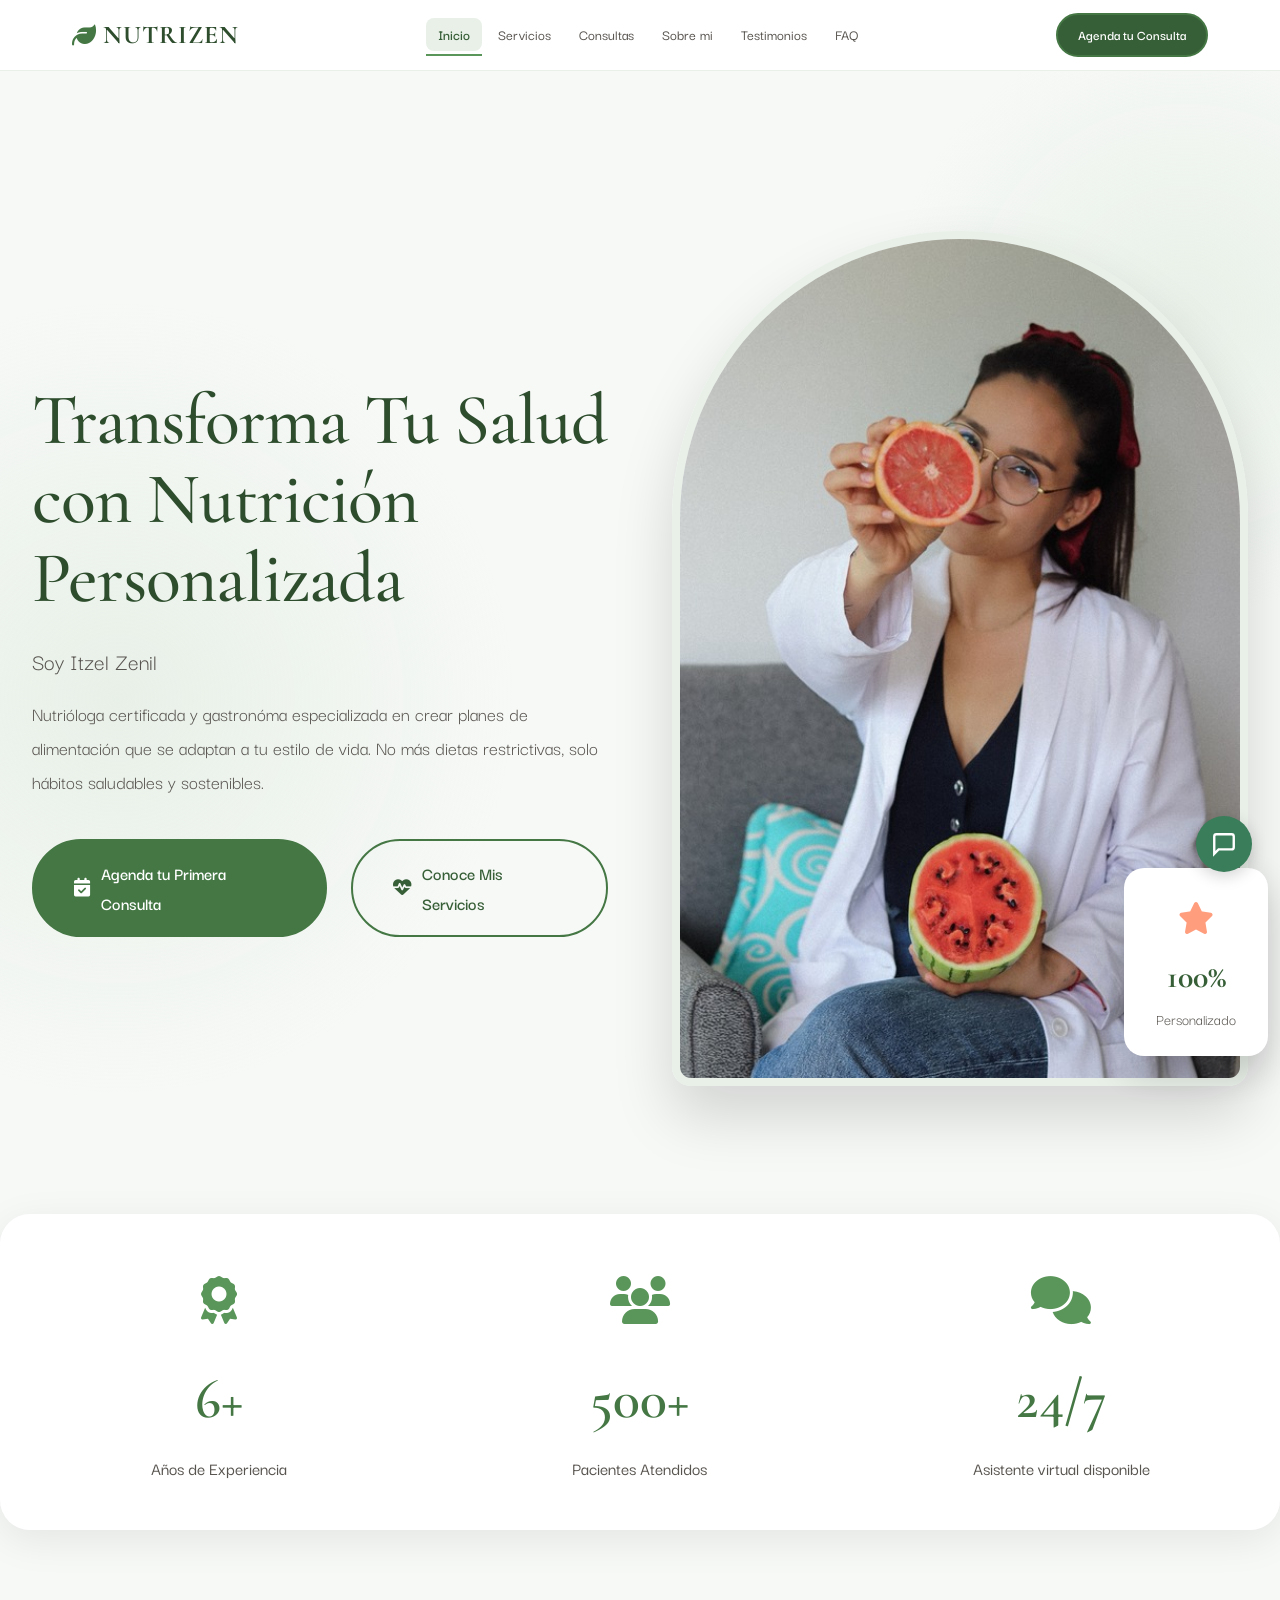
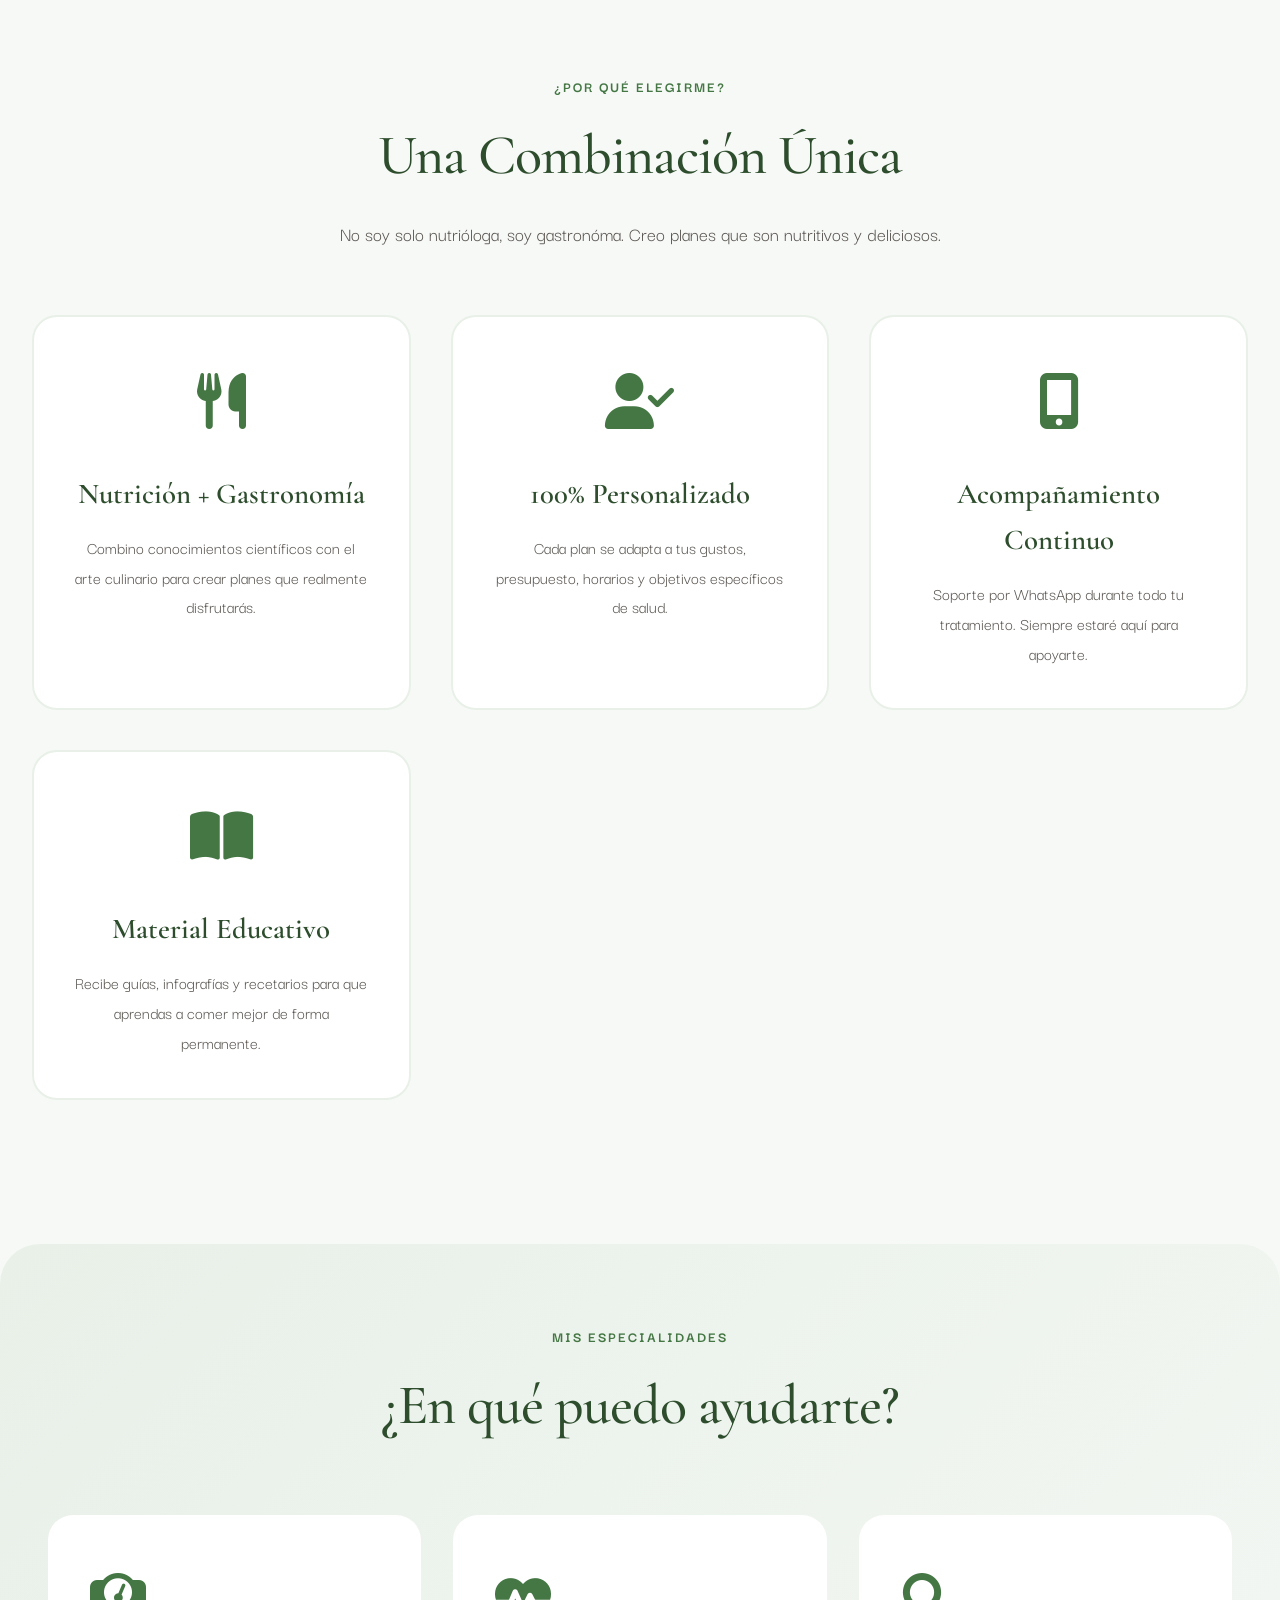
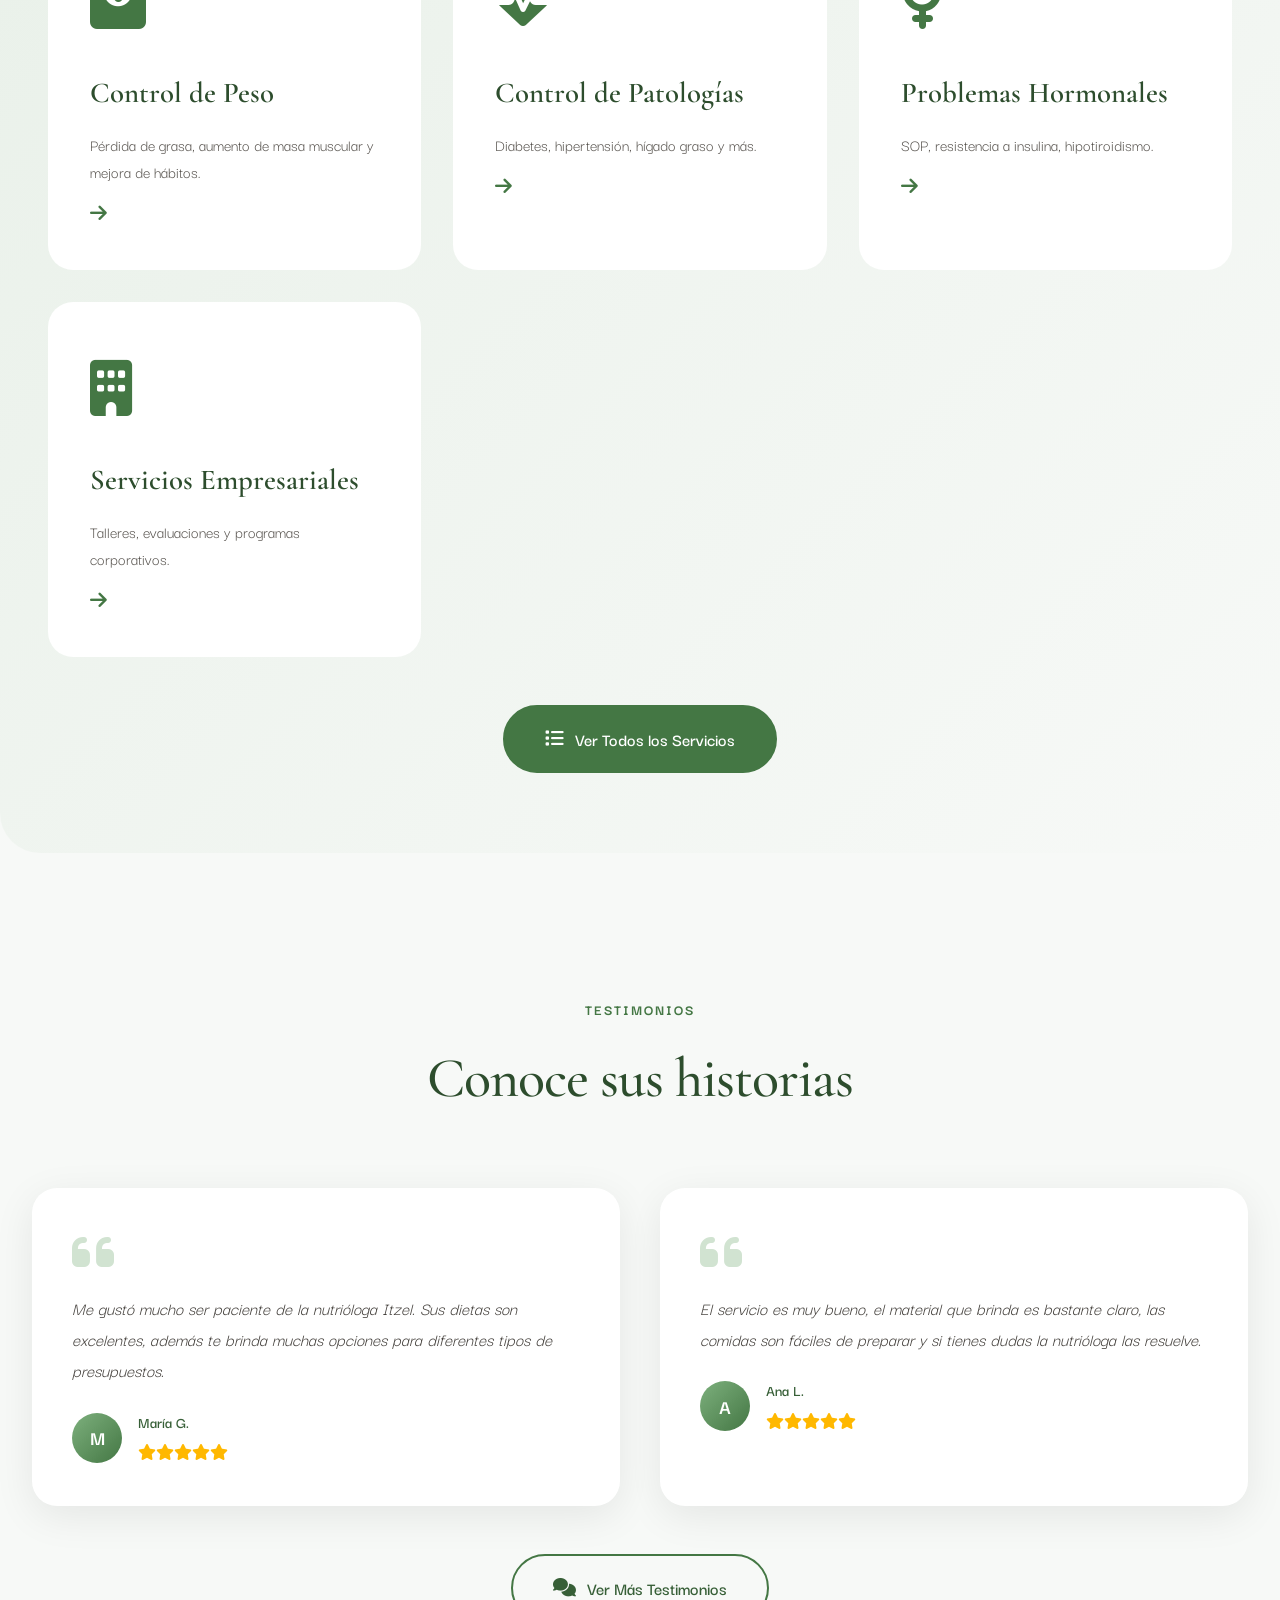
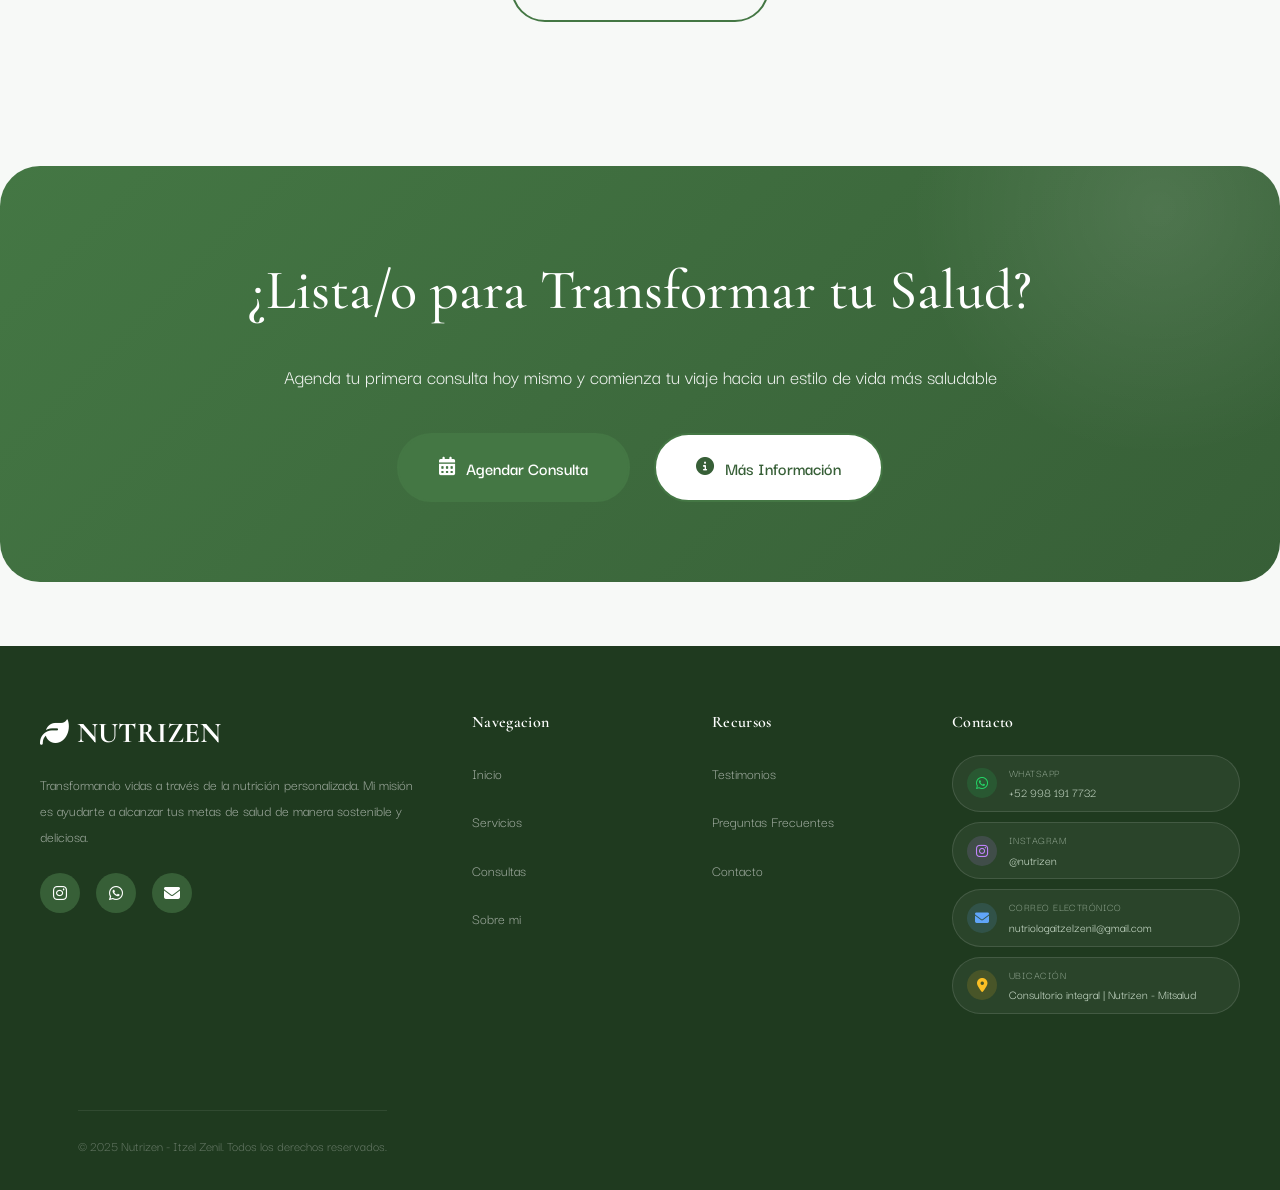
==== commit 5a5b8ed0: "Fix typos and improve Spanish language consistency across multiple HTML files, including index.html," ====
--- a/index.html
+++ b/index.html
@@ -3,8 +3,8 @@
 <head>
     <meta charset="UTF-8">
     <meta name="viewport" content="width=device-width, initial-scale=1.0">
-    <title>Itzel Zenil - Nutriologa y Gastronoma | Inicio</title>
-    <meta name="description" content="Nutriologa certificada especializada en control de peso, patologias metabolicas y salud digestiva. Planes 100% personalizados con seguimiento en WhatsApp.">
+    <title>Itzel Zenil - Nutrióloga y Gastronóma | Inicio</title>
+    <meta name="description" content="Nutrióloga certificada especializada en control de peso, patologías metabólicas y salud digestiva. Planes 100% personalizados con seguimiento en WhatsApp.">
     <link rel="preconnect" href="https://fonts.googleapis.com">
     <link rel="preconnect" href="https://fonts.gstatic.com" crossorigin>
     <link href="https://fonts.googleapis.com/css2?family=Cormorant+Garamond:wght@300;400;500;600;700&family=Darker+Grotesque:wght@300;400;500;600;700&display=swap" rel="stylesheet">
@@ -19,9 +19,9 @@
     <main>
         <section class="hero">
             <div class="hero-content">
-                <h1>Transforma Tu Salud con Nutricion Personalizada</h1>
+                <h1>Transforma Tu Salud con Nutrición Personalizada</h1>
                 <p class="hero-subtitle">Soy Itzel Zenil</p>
-                <p class="hero-description">Nutriologa certificada y gastronoma especializada en crear planes de alimentacion que se adaptan a tu estilo de vida. No mas dietas restrictivas, solo habitos saludables y sostenibles.</p>
+                <p class="hero-description">Nutrióloga certificada y gastronóma especializada en crear planes de alimentación que se adaptan a tu estilo de vida. No más dietas restrictivas, solo hábitos saludables y sostenibles.</p>
                 <div class="hero-cta-group">
                     <a href="contacto.html" class="primary-cta">
                         <i class="fas fa-calendar-check"></i>
@@ -35,7 +35,7 @@
             </div>
             <div class="hero-image">
                 <div class="hero-image-wrapper">
-                    <img src="assets/itzel-2.jpg" alt="Itzel Zenil - Nutriologa y Gastronoma">
+                    <img src="assets/itzel-2.jpg" alt="Itzel Zenil - Nutrióloga y Gastronóma">
                 </div>
                 <div class="floating-badge">
                     <div class="badge-icon">
@@ -52,7 +52,7 @@
                 <div class="stat-item">
                     <div class="stat-icon"><i class="fas fa-award"></i></div>
                     <h3>6+</h3>
-                    <p>Anos de Experiencia</p>
+                    <p>Años de Experiencia</p>
                 </div>
                 <div class="stat-item">
                     <div class="stat-icon"><i class="fas fa-users"></i></div>
@@ -60,11 +60,6 @@
                     <p>Pacientes Atendidos</p>
                 </div>
                 <div class="stat-item">
-                    <div class="stat-icon"><i class="fas fa-heart"></i></div>
-                    <h3>95%</h3>
-                    <p>Tasa de Satisfaccion</p>
-                </div>
-                <div class="stat-item">
                     <div class="stat-icon"><i class="fas fa-comments"></i></div>
                     <h3>24/7</h3>
                     <p>Asistente virtual disponible</p>
@@ -74,30 +69,30 @@
 
         <section>
             <div class="section-header">
-                <div class="section-label">Por que elegirme?</div>
-                <h2 class="section-title">Una Combinacion Unica</h2>
-                <p class="section-description">No soy solo nutriologa, soy gastronoma. Creo planes que son nutritivos y deliciosos.</p>
+                <div class="section-label">¿Por qué elegirme?</div>
+                <h2 class="section-title">Una Combinación Única</h2>
+                <p class="section-description">No soy solo nutrióloga, soy gastronóma. Creo planes que son nutritivos y deliciosos.</p>
             </div>
             <div class="features-grid">
                 <div class="feature-card">
                     <div class="feature-icon"><i class="fas fa-utensils"></i></div>
-                    <h3>Nutricion + Gastronomia</h3>
-                    <p>Combino conocimientos cientificos con el arte culinario para crear planes que realmente disfrutaras.</p>
+                    <h3>Nutrición + Gastronomía</h3>
+                    <p>Combino conocimientos científicos con el arte culinario para crear planes que realmente disfrutarás.</p>
                 </div>
                 <div class="feature-card">
                     <div class="feature-icon"><i class="fas fa-user-check"></i></div>
                     <h3>100% Personalizado</h3>
-                    <p>Cada plan se adapta a tus gustos, presupuesto, horarios y objetivos especificos de salud.</p>
+                    <p>Cada plan se adapta a tus gustos, presupuesto, horarios y objetivos específicos de salud.</p>
                 </div>
                 <div class="feature-card">
                     <div class="feature-icon"><i class="fas fa-mobile-alt"></i></div>
-                    <h3>Acompanamiento Continuo</h3>
-                    <p>Soporte por WhatsApp durante todo tu tratamiento. Nunca estaras solo en este proceso.</p>
+                    <h3>Acompañamiento Continuo</h3>
+                    <p>Soporte por WhatsApp durante todo tu tratamiento. Siempre estaré aquí para apoyarte.</p>
                 </div>
                 <div class="feature-card">
                     <div class="feature-icon"><i class="fas fa-book-open"></i></div>
                     <h3>Material Educativo</h3>
-                    <p>Recibe guias, infografias y recetarios para que aprendas a comer mejor de forma permanente.</p>
+                    <p>Recibe guías, infografías y recetarios para que aprendas a comer mejor de forma permanente.</p>
                 </div>
             </div>
         </section>
@@ -105,19 +100,19 @@
         <section class="services-preview">
             <div class="section-header">
                 <div class="section-label">Mis Especialidades</div>
-                <h2 class="section-title">En que puedo ayudarte?</h2>
+                <h2 class="section-title">¿En qué puedo ayudarte?</h2>
             </div>
             <div class="services-grid-preview">
                 <a href="servicios.html#control-peso" class="service-preview-card">
                     <div class="service-preview-icon"><i class="fas fa-weight-scale"></i></div>
                     <h3>Control de Peso</h3>
-                    <p>Perdida de grasa, aumento de masa muscular y mejora de habitos.</p>
+                    <p>Pérdida de grasa, aumento de masa muscular y mejora de hábitos.</p>
                     <span class="link-arrow"><i class="fas fa-arrow-right"></i></span>
                 </a>
                 <a href="servicios.html#patologias" class="service-preview-card">
                     <div class="service-preview-icon"><i class="fas fa-heartbeat"></i></div>
-                    <h3>Control de Patologias</h3>
-                    <p>Diabetes, hipertension, higado graso y mas.</p>
+                    <h3>Control de Patologías</h3>
+                    <p>Diabetes, hipertensión, hígado graso y más.</p>
                     <span class="link-arrow"><i class="fas fa-arrow-right"></i></span>
                 </a>
                 <a href="servicios.html#hormonales" class="service-preview-card">
@@ -149,11 +144,11 @@
             <div class="testimonials-grid-preview">
                 <div class="testimonial-card">
                     <div class="quote-icon"><i class="fas fa-quote-left"></i></div>
-                    <p class="testimonial-text">Me gusto mucho ser paciente de la nutriologa Itzel. Sus dietas son excelentes, ademas te brinda muchas opciones para diferentes tipos de presupuestos.</p>
+                    <p class="testimonial-text">Me gustó mucho ser paciente de la nutrióloga Itzel. Sus dietas son excelentes, además te brinda muchas opciones para diferentes tipos de presupuestos.</p>
                     <div class="testimonial-author">
                         <div class="author-avatar">M</div>
                         <div class="author-info">
-                            <p>Maria G.</p>
+                            <p>María G.</p>
                             <div class="rating">
                                 <i class="fas fa-star"></i><i class="fas fa-star"></i><i class="fas fa-star"></i><i class="fas fa-star"></i><i class="fas fa-star"></i>
                             </div>
@@ -162,7 +157,7 @@
                 </div>
                 <div class="testimonial-card">
                     <div class="quote-icon"><i class="fas fa-quote-left"></i></div>
-                    <p class="testimonial-text">El servicio es muy bueno, el material que brinda es bastante claro, las comidas son faciles de preparar y si tienes dudas la nutriologa las resuelve.</p>
+                    <p class="testimonial-text">El servicio es muy bueno, el material que brinda es bastante claro, las comidas son fáciles de preparar y si tienes dudas la nutrióloga las resuelve.</p>
                     <div class="testimonial-author">
                         <div class="author-avatar">A</div>
                         <div class="author-info">
@@ -177,15 +172,15 @@
             <div style="text-align: center; margin-top: 3rem;">
                 <a href="testimonios.html" class="secondary-cta">
                     <i class="fas fa-comments"></i>
-                    Ver Mas Testimonios
+                    Ver Más Testimonios
                 </a>
             </div>
         </section>
 
         <section class="cta-section">
             <div class="cta-content">
-                <h2>Lista/o para Transformar tu Salud?</h2>
-                <p>Agenda tu primera consulta hoy mismo y comienza tu viaje hacia un estilo de vida mas saludable</p>
+                <h2>¿Lista/o para Transformar tu Salud?</h2>
+                <p>Agenda tu primera consulta hoy mismo y comienza tu viaje hacia un estilo de vida más saludable</p>
                 <div class="cta-buttons">
                     <a href="contacto.html" class="primary-cta">
                         <i class="fas fa-calendar-alt"></i>
@@ -193,7 +188,7 @@
                     </a>
                     <a href="consultas.html" class="secondary-cta" style="background: white; color: var(--sage-700);">
                         <i class="fas fa-info-circle"></i>
-                        Mas Informacion
+                        Más Información
                     </a>
                 </div>
             </div>
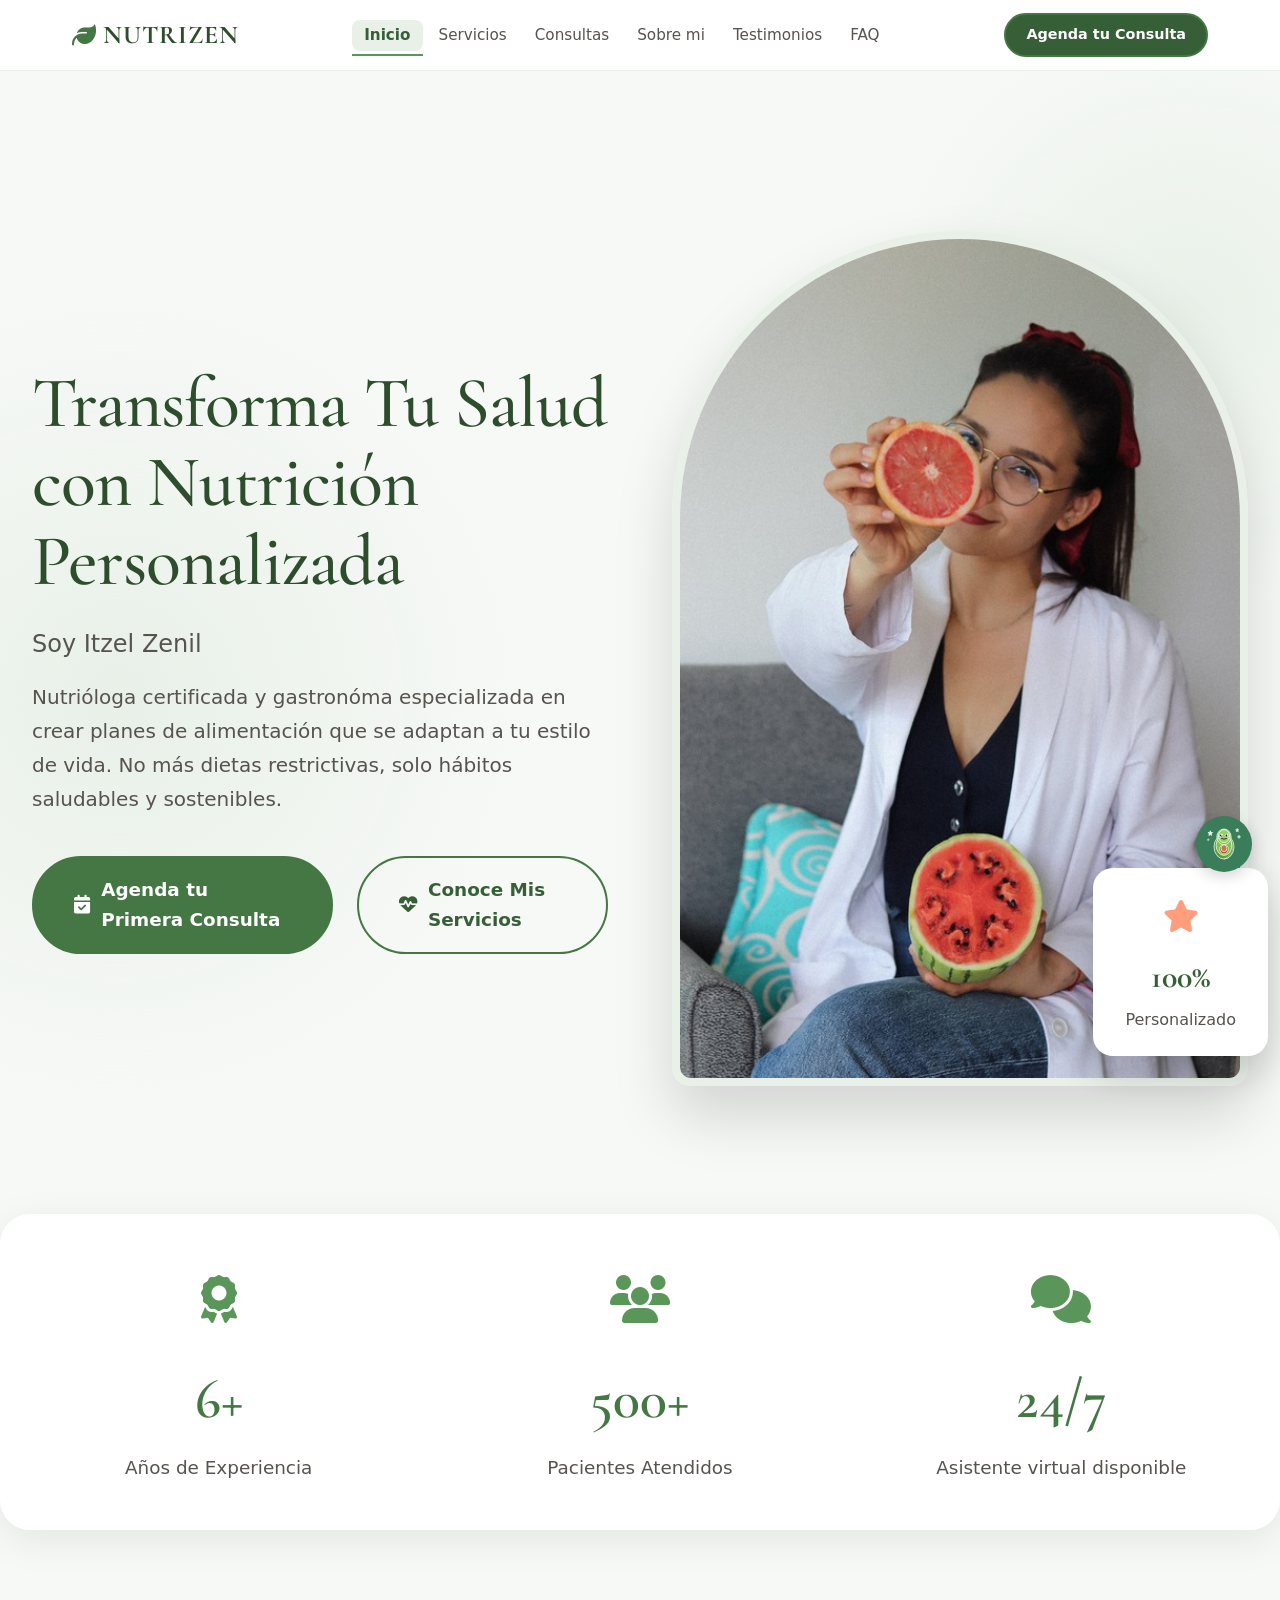
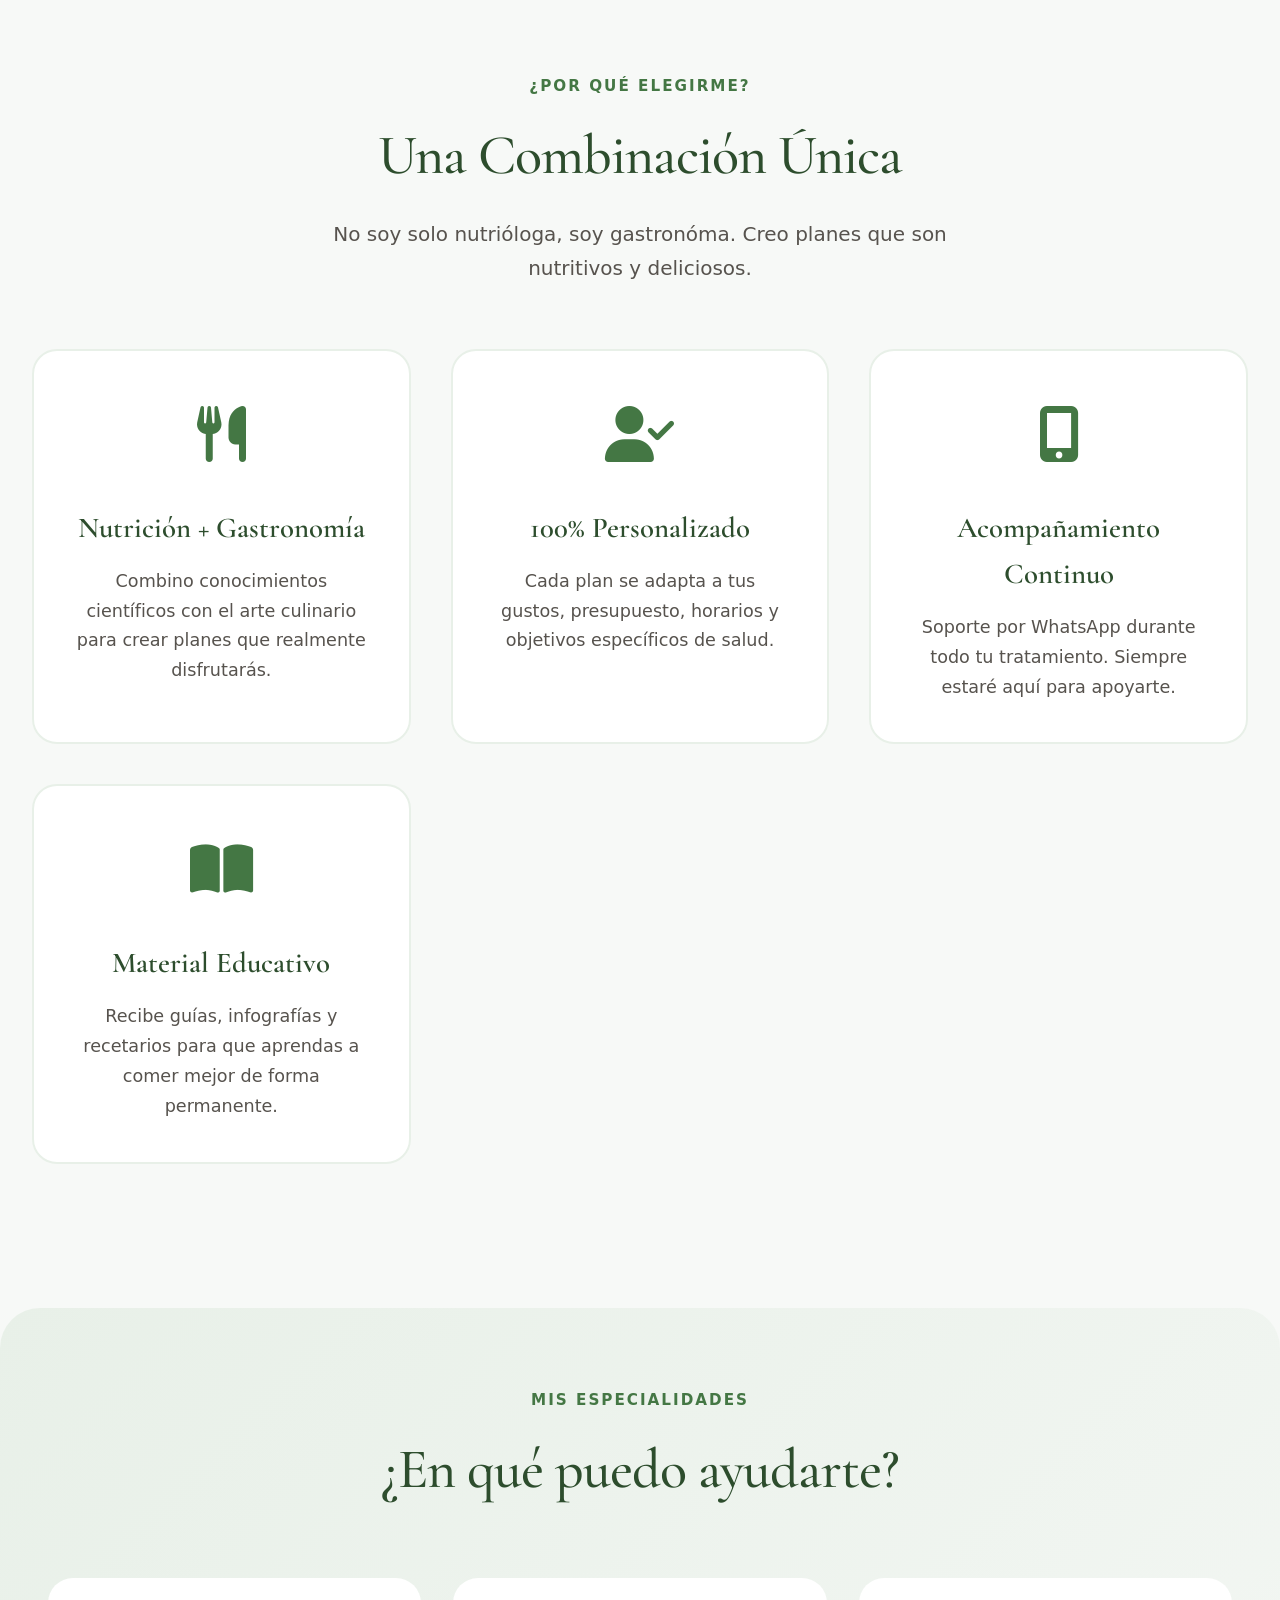
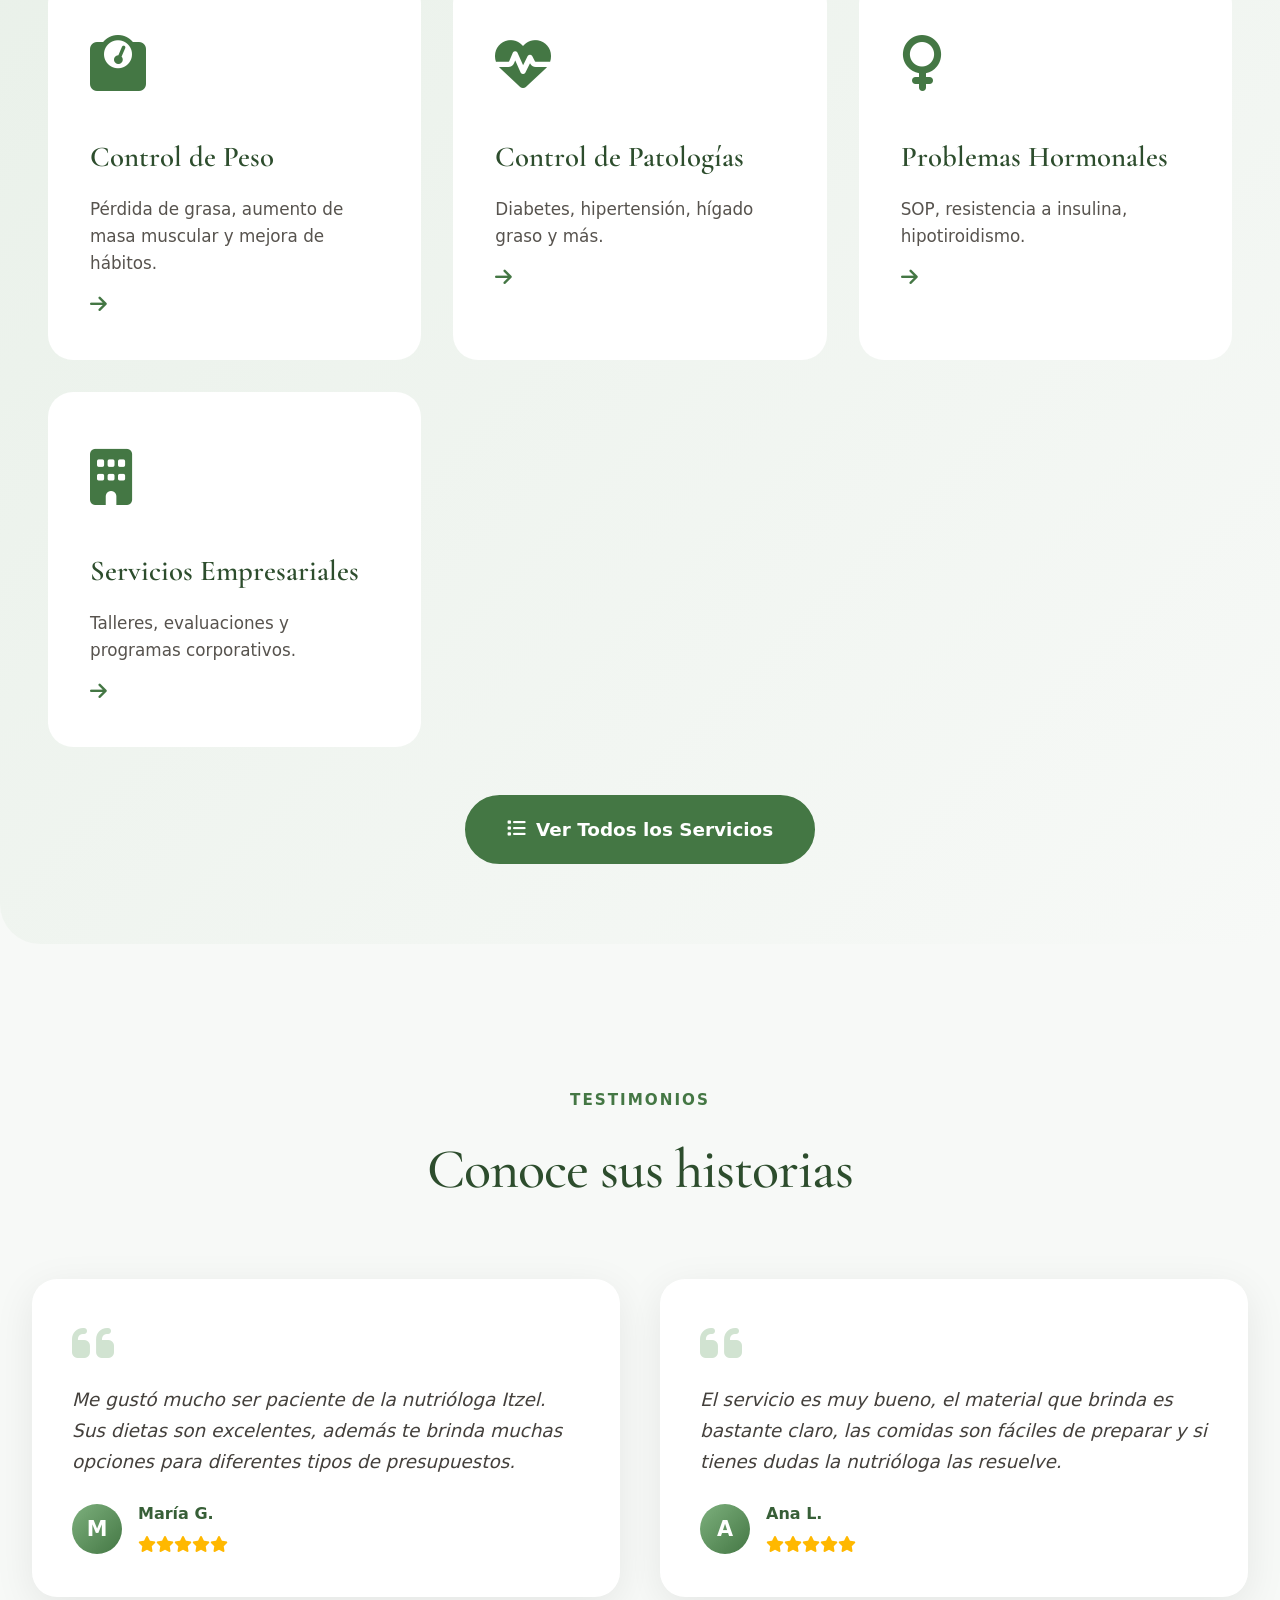
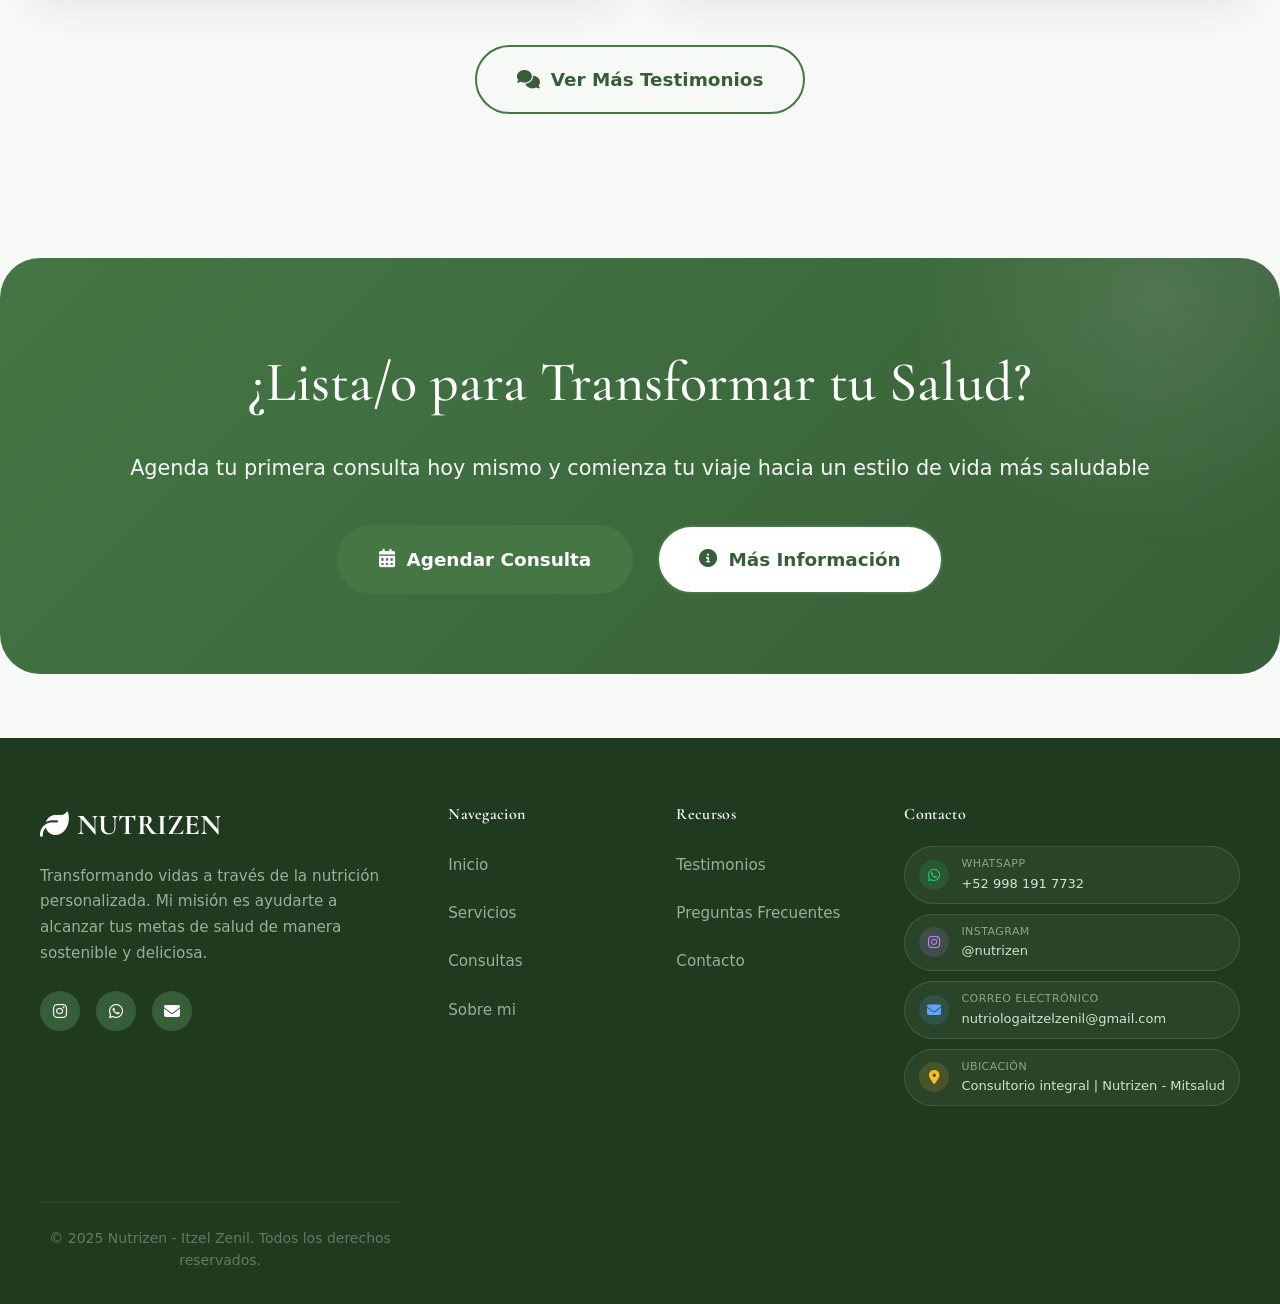
==== commit f267acfe: "Enhance chat widget styles and layout; update FAQ, index, servicios, sobre-mi, and testimonios pages" ====
--- a/index.html
+++ b/index.html
@@ -7,9 +7,11 @@
     <meta name="description" content="Nutrióloga certificada especializada en control de peso, patologías metabólicas y salud digestiva. Planes 100% personalizados con seguimiento en WhatsApp.">
     <link rel="preconnect" href="https://fonts.googleapis.com">
     <link rel="preconnect" href="https://fonts.gstatic.com" crossorigin>
-    <link href="https://fonts.googleapis.com/css2?family=Cormorant+Garamond:wght@300;400;500;600;700&family=Darker+Grotesque:wght@300;400;500;600;700&display=swap" rel="stylesheet">
-    <link rel="stylesheet" href="https://cdnjs.cloudflare.com/ajax/libs/font-awesome/6.4.0/css/all.min.css">
+    <link href="https://fonts.googleapis.com/css2?family=Cormorant+Garamond:wght@300;400;500;600;700&display=swap" rel="stylesheet">    <link rel="stylesheet" href="https://cdnjs.cloudflare.com/ajax/libs/font-awesome/6.4.0/css/all.min.css">
     <link rel="stylesheet" href="css/styles.css">
+    <link rel="stylesheet" href="css/index.css">
+
+    <link rel="stylesheet" href="css/widget.css" />
 </head>
 <body>
     <div class="bg-decoration"></div>
--- a/css/styles.css
+++ b/css/styles.css
@@ -1,3 +1,10 @@
+/* =============================================
+   NUTRIZEN · styles.css
+   Solo: variables, reset, tipografía base,
+   header/nav, footer, utilidades globales
+   ============================================= */
+
+/* ── Variables ───────────────────────────── */
 :root {
     --sage-50: #f7f9f7;
     --sage-100: #e8f0e8;
@@ -9,13 +16,7 @@
     --sage-700: #375f37;
     --sage-800: #2d4d2d;
     --sage-900: #1f3a1f;
-    
-    --peach-100: #fff5f0;
-    --peach-200: #ffe4d9;
-    --peach-300: #ffc9b3;
     --peach-400: #ff9d7d;
-    --peach-500: #ff7a52;
-    
     --neutral-50: #fafaf9;
     --neutral-100: #f5f5f4;
     --neutral-200: #e7e5e4;
@@ -26,41 +27,34 @@
     --neutral-700: #44403c;
     --neutral-800: #292524;
     --neutral-900: #1c1917;
-    
     --font-display: 'Cormorant Garamond', serif;
-    --font-body: 'Darker Grotesque', sans-serif;
-}
-
-* {
+    --font-body: 'Segoe UI', system-ui, sans-serif;
+}
+
+/* ── Reset ───────────────────────────────── */
+*, *::before, *::after {
     margin: 0;
     padding: 0;
     box-sizing: border-box;
 }
 
-html {
-    scroll-behavior: smooth;
-}
+html { scroll-behavior: smooth; }
 
 body {
     font-family: var(--font-body);
-    color: var(--neutral-800);
+    color:  #1a1a1a;
     background: var(--sage-50);
     line-height: 1.6;
     overflow-x: hidden;
 }
 
-/* Animated background decoration */
+/* ── Background decoration ───────────────── */
 .bg-decoration {
     position: fixed;
-    width: 120%;
-    height: 120%;
-    top: -10%;
-    left: -10%;
-    z-index: -1;
-    opacity: 0.4;
-    pointer-events: none;
-}
-
+    width: 120%; height: 120%;
+    top: -10%; left: -10%;
+    z-index: -1; opacity: 0.4; pointer-events: none;
+}
 .bg-decoration::before,
 .bg-decoration::after {
     content: '';
@@ -69,46 +63,23 @@
     background: radial-gradient(circle, var(--sage-200) 0%, transparent 70%);
     animation: float 20s ease-in-out infinite;
 }
-
-.bg-decoration::before {
-    width: 600px;
-    height: 600px;
-    top: 10%;
-    right: -5%;
-    animation-delay: 0s;
-}
-
-.bg-decoration::after {
-    width: 800px;
-    height: 800px;
-    bottom: -10%;
-    left: -10%;
-    animation-delay: 10s;
-}
-
+.bg-decoration::before { width: 600px; height: 600px; top: 10%; right: -5%; }
+.bg-decoration::after  { width: 800px; height: 800px; bottom: -10%; left: -10%; animation-delay: 10s; }
 @keyframes float {
-    0%, 100% { transform: translate(0, 0) scale(1); }
-    33% { transform: translate(50px, -50px) scale(1.1); }
-    66% { transform: translate(-30px, 30px) scale(0.9); }
-}
-
-/* Header */
+    0%, 100% { transform: translate(0,0) scale(1); }
+    33%       { transform: translate(50px,-50px) scale(1.1); }
+    66%       { transform: translate(-30px,30px) scale(0.9); }
+}
+
+/* ── Header / Nav ────────────────────────── */
 header {
     position: fixed;
-    top: 0;
-    width: 100%;
-    background: rgba(255, 255, 255, 0.95);
+    top: 0; width: 100%;
+    background: rgba(255,255,255,0.95);
     backdrop-filter: blur(10px);
     z-index: 1000;
     border-bottom: 1px solid var(--sage-200);
-    animation: slideDown 0s ease-out;
-}
-
-@keyframes slideDown {
-    from { transform: translateY(-100%); }
-    to { transform: translateY(0); }
-}
-
+}
 nav {
     max-width: 1400px;
     margin: 0 auto;
@@ -117,7 +88,6 @@
     align-items: center;
     padding: 1.2rem 2rem;
 }
-
 .logo {
     font-family: var(--font-display);
     font-size: 1.8rem;
@@ -127,48 +97,34 @@
     display: flex;
     align-items: center;
     gap: 0.5rem;
-}
-
-.logo i {
-    font-size: 1.5rem;
-}
-
+    text-decoration: none;
+}
+.logo i { font-size: 1.5rem; }
 .nav-links {
     display: flex;
     gap: 2.5rem;
     list-style: none;
 }
-
 .nav-links a {
     text-decoration: none;
     color: var(--neutral-700);
     font-weight: 500;
     font-size: 1.05rem;
-    transition: color 0.3s ease;
+    transition: color 0.3s;
     position: relative;
 }
-
 .nav-links a.active,
-.nav-links a:hover {
-    color: var(--sage-600);
-}
-
+.nav-links a:hover { color: var(--sage-600); }
 .nav-links a::after {
     content: '';
     position: absolute;
-    bottom: -5px;
-    left: 0;
-    width: 0;
-    height: 2px;
+    bottom: -5px; left: 0;
+    width: 0; height: 2px;
     background: var(--sage-500);
-    transition: width 0.3s ease;
-}
-
+    transition: width 0.3s;
+}
 .nav-links a.active::after,
-.nav-links a:hover::after {
-    width: 100%;
-}
-
+.nav-links a:hover::after { width: 100%; }
 .cta-button {
     background: var(--sage-600);
     color: white;
@@ -176,243 +132,62 @@
     border-radius: 50px;
     text-decoration: none;
     font-weight: 600;
-    transition: all 0.3s ease;
     font-size: 1rem;
     border: 2px solid var(--sage-600);
-}
-
+    transition: all 0.3s;
+}
 .cta-button:hover {
     background: var(--sage-700);
     border-color: var(--sage-700);
     transform: translateY(-2px);
-    box-shadow: 0 8px 20px rgba(90, 150, 89, 0.3);
-}
-
-/* Mobile menu */
+    box-shadow: 0 8px 20px rgba(90,150,89,0.3);
+}
 .menu-toggle {
     display: none;
     flex-direction: column;
     cursor: pointer;
     gap: 5px;
 }
-
 .menu-toggle span {
-    width: 25px;
-    height: 3px;
+    width: 25px; height: 3px;
     background: var(--sage-700);
-    transition: all 0.3s ease;
     border-radius: 3px;
-}
-
-/* Hero Section */
-.hero {
+    transition: all 0.3s;
+}
+
+/* ── Page header (páginas internas) ──────── */
+.page-header {
     margin-top: 80px;
-    padding: 5rem 2rem 4rem;
+    padding: 4rem 2rem 3rem;
     max-width: 1400px;
     margin-left: auto;
     margin-right: auto;
-    display: grid;
-    grid-template-columns: 1fr 1fr;
-    gap: 4rem;
-    align-items: center;
-    min-height: 85vh;
-    animation: fadeIn 1s ease-out;
-}
-
-@keyframes fadeIn {
-    from { opacity: 0; transform: translateY(20px); }
-    to { opacity: 1; transform: translateY(0); }
-}
-
-.hero-content h1 {
-    font-family: var(--font-display);
-    font-size: 4.5rem;
+    text-align: center;
+}
+.page-header h1 {
+    font-family: var(--font-display);
+    font-size: 4rem;
+    color: var(--sage-800);
+    margin-bottom: 1rem;
     font-weight: 500;
-    color: var(--sage-800);
-    line-height: 1.1;
-    margin-bottom: 1.5rem;
-    letter-spacing: -1px;
-    animation: slideUp 0.8s ease-out 0.2s both;
-}
-
-@keyframes slideUp {
-    from { opacity: 0; transform: translateY(30px); }
-    to { opacity: 1; transform: translateY(0); }
-}
-
-.hero-subtitle {
-    font-size: 1.5rem;
+}
+.page-header p {
+    font-size: 1.3rem;
     color: var(--neutral-600);
-    margin-bottom: 1rem;
-    font-weight: 400;
-    animation: slideUp 0.8s ease-out 0.4s both;
-}
-
-.hero-description {
-    font-size: 1.25rem;
-    color: var(--neutral-600);
-    margin-bottom: 2.5rem;
-    line-height: 1.7;
-    animation: slideUp 0.8s ease-out 0.6s both;
-}
-
-.hero-cta-group {
-    display: flex;
-    gap: 1.5rem;
-    animation: slideUp 0.8s ease-out 0.8s both;
-}
-
-.primary-cta {
-    background: var(--sage-600);
-    color: white;
-    padding: 1.1rem 2.5rem;
-    border-radius: 50px;
-    text-decoration: none;
-    font-weight: 600;
-    font-size: 1.15rem;
-    transition: all 0.3s ease;
-    display: inline-flex;
-    align-items: center;
-    gap: 0.7rem;
-    border: 2px solid var(--sage-600);
-}
-
-.primary-cta:hover {
-    background: var(--sage-700);
-    transform: translateY(-3px);
-    box-shadow: 0 10px 30px rgba(90, 150, 89, 0.4);
-}
-
-.secondary-cta {
-    background: transparent;
-    color: var(--sage-700);
-    padding: 1.1rem 2.5rem;
-    border-radius: 50px;
-    text-decoration: none;
-    font-weight: 600;
-    font-size: 1.15rem;
-    transition: all 0.3s ease;
-    border: 2px solid var(--sage-600);
-    display: inline-flex;
-    align-items: center;
-    gap: 0.7rem;
-}
-
-.secondary-cta:hover {
-    background: var(--sage-50);
-    transform: translateY(-3px);
-}
-
-.hero-image {
-    position: relative;
-    animation: slideUp 0.8s ease-out 0.4s both;
-}
-
-.hero-image-wrapper {
-    position: relative;
-    border-radius: 300px 300px 20px 20px;
-    overflow: hidden;
-    box-shadow: 0 30px 60px rgba(0, 0, 0, 0.15);
-    border: 8px solid var(--sage-100);
-}
-
-.hero-image img {
-    width: 100%;
-    height: auto;
-    display: block;
-}
-
-.floating-badge {
-    position: absolute;
-    bottom: 30px;
-    right: -20px;
-    background: white;
-    padding: 1.5rem 2rem;
-    border-radius: 20px;
-    box-shadow: 0 15px 40px rgba(0, 0, 0, 0.2);
-    animation: floatBadge 3s ease-in-out infinite;
-    text-align: center;
-}
-
-@keyframes floatBadge {
-    0%, 100% { transform: translateY(0); }
-    50% { transform: translateY(-10px); }
-}
-
-.badge-icon {
-    font-size: 2rem;
-    color: var(--peach-400);
-    margin-bottom: 0.5rem;
-}
-
-.floating-badge h3 {
-    font-family: var(--font-display);
-    font-size: 2rem;
-    color: var(--sage-700);
-    margin-bottom: 0.3rem;
-}
-
-.floating-badge p {
-    color: var(--neutral-600);
-    font-size: 1rem;
-}
-
-/* Stats Section */
-.stats {
-    background: white;
-    padding: 3rem 2rem;
-    margin: 4rem auto;
-    max-width: 1400px;
-    border-radius: 30px;
-    box-shadow: 0 10px 40px rgba(0, 0, 0, 0.08);
-}
-
-.stats-grid {
-    display: grid;
-    grid-template-columns: repeat(auto-fit, minmax(250px, 1fr));
-    gap: 3rem;
-    text-align: center;
-}
-
-.stat-item {
-    display: flex;
-    flex-direction: column;
-    align-items: center;
-}
-
-.stat-icon {
-    font-size: 3rem;
-    color: var(--sage-500);
-    margin-bottom: 1rem;
-}
-
-.stat-item h3 {
-    font-family: var(--font-display);
-    font-size: 3.5rem;
-    color: var(--sage-600);
-    margin-bottom: 0.5rem;
-    font-weight: 600;
-}
-
-.stat-item p {
-    font-size: 1.15rem;
-    color: var(--neutral-600);
-    font-weight: 500;
-}
-
-/* Section styles */
+    max-width: 700px;
+    margin: 0 auto;
+}
+
+/* ── Section base ────────────────────────── */
 section {
     padding: 5rem 2rem;
     max-width: 1400px;
     margin: 0 auto;
 }
-
 .section-header {
     text-align: center;
     margin-bottom: 4rem;
-    animation: fadeIn 0.2s ease-out;
-}
-
+}
 .section-label {
     font-size: 0.95rem;
     color: var(--sage-600);
@@ -421,7 +196,6 @@
     font-weight: 700;
     margin-bottom: 0.8rem;
 }
-
 .section-title {
     font-family: var(--font-display);
     font-size: 3.5rem;
@@ -430,7 +204,6 @@
     font-weight: 500;
     letter-spacing: -1px;
 }
-
 .section-description {
     font-size: 1.25rem;
     color: var(--neutral-600);
@@ -439,181 +212,53 @@
     line-height: 1.7;
 }
 
-/* Features Grid */
-.features-grid {
-    display: grid;
-    grid-template-columns: repeat(auto-fit, minmax(280px, 1fr));
-    gap: 2.5rem;
-}
-
-.feature-card {
-    background: white;
-    padding: 2.5rem;
-    border-radius: 25px;
-    text-align: center;
-    transition: all 0.4s ease;
-    border: 2px solid var(--sage-100);
-}
-
-.feature-card:hover {
-    transform: translateY(-8px);
-    box-shadow: 0 20px 50px rgba(0, 0, 0, 0.12);
-    border-color: var(--sage-300);
-}
-
-.feature-icon {
-    font-size: 3.5rem;
-    color: var(--sage-600);
-    margin-bottom: 1.5rem;
-}
-
-.feature-card h3 {
-    font-family: var(--font-display);
-    font-size: 1.8rem;
-    color: var(--sage-800);
-    margin-bottom: 1rem;
+/* ── CTAs globales ───────────────────────── */
+.primary-cta {
+    background: var(--sage-600);
+    color: white;
+    padding: 1.1rem 2.5rem;
+    border-radius: 50px;
+    text-decoration: none;
     font-weight: 600;
-}
-
-.feature-card p {
-    color: var(--neutral-600);
-    font-size: 1.1rem;
-    line-height: 1.7;
-}
-
-/* Services Preview */
-.services-preview {
-    background: linear-gradient(135deg, var(--sage-100) 0%, var(--sage-50) 100%);
-    border-radius: 40px;
-    padding: 5rem 3rem;
-    margin: 4rem auto;
-}
-
-.services-grid-preview {
-    display: grid;
-    grid-template-columns: repeat(auto-fit, minmax(280px, 1fr));
-    gap: 2rem;
-    margin-top: 3rem;
-}
-
-.service-preview-card {
-    background: white;
-    padding: 2.5rem;
-    border-radius: 25px;
-    text-decoration: none;
-    color: inherit;
-    transition: all 0.4s ease;
-    position: relative;
-    border: 2px solid transparent;
-}
-
-.service-preview-card:hover {
-    transform: translateY(-8px);
-    box-shadow: 0 20px 50px rgba(0, 0, 0, 0.12);
-    border-color: var(--sage-300);
-}
-
-.service-preview-icon {
-    font-size: 3.5rem;
-    color: var(--sage-600);
-    margin-bottom: 1.5rem;
-}
-
-.service-preview-card h3 {
-    font-family: var(--font-display);
-    font-size: 1.8rem;
-    color: var(--sage-800);
-    margin-bottom: 1rem;
+    font-size: 1.15rem;
+    transition: all 0.3s;
+    display: inline-flex;
+    align-items: center;
+    gap: 0.7rem;
+    border: 2px solid var(--sage-600);
+}
+.primary-cta:hover {
+    background: var(--sage-700);
+    transform: translateY(-3px);
+    box-shadow: 0 10px 30px rgba(90,150,89,0.4);
+}
+.secondary-cta {
+    background: transparent;
+    color: var(--sage-700);
+    padding: 1.1rem 2.5rem;
+    border-radius: 50px;
+    text-decoration: none;
     font-weight: 600;
-}
-
-.service-preview-card p {
-    color: var(--neutral-600);
-    font-size: 1.05rem;
-    line-height: 1.6;
-    margin-bottom: 1rem;
-}
-
-.link-arrow {
+    font-size: 1.15rem;
+    transition: all 0.3s;
+    border: 2px solid var(--sage-600);
     display: inline-flex;
     align-items: center;
-    color: var(--sage-600);
-    font-size: 1.2rem;
-    transition: transform 0.3s ease;
-}
-
-.service-preview-card:hover .link-arrow {
-    transform: translateX(5px);
-}
-
-/* Testimonials */
-.testimonials-grid-preview {
-    display: grid;
-    grid-template-columns: repeat(auto-fit, minmax(350px, 1fr));
-    gap: 2.5rem;
-    margin-top: 3rem;
-}
-
-.testimonial-card {
-    background: white;
-    padding: 2.5rem;
-    border-radius: 25px;
-    box-shadow: 0 10px 40px rgba(0, 0, 0, 0.08);
-    position: relative;
-    transition: all 0.3s ease;
-}
-
-.testimonial-card:hover {
-    transform: translateY(-5px);
-    box-shadow: 0 15px 50px rgba(0, 0, 0, 0.12);
-}
-
-.quote-icon {
-    font-size: 3rem;
-    color: var(--sage-200);
-    line-height: 1;
-    margin-bottom: 1rem;
-}
-
-.testimonial-text {
-    font-size: 1.15rem;
-    color: var(--neutral-700);
-    line-height: 1.7;
-    margin-bottom: 1.5rem;
-    font-style: italic;
-}
-
-.testimonial-author {
-    display: flex;
-    align-items: center;
-    gap: 1rem;
-}
-
-.author-avatar {
-    width: 50px;
-    height: 50px;
-    border-radius: 50%;
-    background: linear-gradient(135deg, var(--sage-400), var(--sage-600));
-    display: flex;
-    align-items: center;
-    justify-content: center;
-    color: white;
-    font-weight: 700;
-    font-size: 1.3rem;
-}
-
-.author-info p {
-    font-weight: 600;
-    color: var(--sage-700);
-}
-
-.rating {
-    color: #FFB800;
-    font-size: 1rem;
-    margin-top: 0.3rem;
-}
-
-/* CTA Section */
+    gap: 0.7rem;
+}
+.secondary-cta:hover {
+    background: var(--sage-50);
+    transform: translateY(-3px);
+}
+.secondary-cta-white {
+    color: white !important;
+    border-color: white !important;
+}
+.secondary-cta-white:hover {
+    background: rgba(255,255,255,0.15) !important;
+}
+
+/* ── CTA section (banner verde) ──────────── */
 .cta-section {
     background: linear-gradient(135deg, var(--sage-600) 0%, var(--sage-700) 100%);
     color: white;
@@ -624,42 +269,31 @@
     position: relative;
     overflow: hidden;
 }
-
 .cta-section::before {
     content: '';
     position: absolute;
-    top: -50%;
-    right: -10%;
-    width: 500px;
-    height: 500px;
+    top: -50%; right: -10%;
+    width: 500px; height: 500px;
     background: radial-gradient(circle, rgba(255,255,255,0.1) 0%, transparent 70%);
     border-radius: 50%;
     animation: pulse 4s ease-in-out infinite;
 }
-
 @keyframes pulse {
     0%, 100% { transform: scale(1); opacity: 0.5; }
-    50% { transform: scale(1.1); opacity: 0.8; }
-}
-
-.cta-content {
-    position: relative;
-    z-index: 1;
-}
-
+    50%       { transform: scale(1.1); opacity: 0.8; }
+}
+.cta-content { position: relative; z-index: 1; }
 .cta-content h2 {
     font-family: var(--font-display);
     font-size: 3.5rem;
     margin-bottom: 1.5rem;
     font-weight: 500;
 }
-
 .cta-content p {
     font-size: 1.3rem;
     margin-bottom: 2.5rem;
     opacity: 0.95;
 }
-
 .cta-buttons {
     display: flex;
     gap: 1.5rem;
@@ -667,14 +301,13 @@
     flex-wrap: wrap;
 }
 
-/* Footer */
+/* ── Footer ──────────────────────────────── */
 footer {
     background: var(--sage-900);
     color: white;
     padding: 3rem 2rem 2rem;
     margin-top: 5rem;
 }
-
 .footer-content {
     max-width: 1400px;
     margin: 0 auto;
@@ -683,7 +316,6 @@
     gap: 3rem;
     margin-bottom: 2rem;
 }
-
 .footer-about h3 {
     font-family: var(--font-display);
     font-size: 2rem;
@@ -692,61 +324,45 @@
     align-items: center;
     gap: 0.5rem;
 }
-
 .footer-about p {
     opacity: 0.8;
     line-height: 1.7;
     margin-bottom: 1.5rem;
 }
-
-.footer-social {
-    display: flex;
-    gap: 1rem;
-}
-
+.footer-social { display: flex; gap: 1rem; }
 .footer-social a {
-    width: 45px;
-    height: 45px;
+    width: 45px; height: 45px;
     border-radius: 50%;
-    background: rgba(255, 255, 255, 0.1);
+    background: rgba(255,255,255,0.1);
     display: flex;
     align-items: center;
     justify-content: center;
     color: white;
     font-size: 1.3rem;
-    transition: all 0.3s ease;
-}
-
+    transition: all 0.3s;
+    text-decoration: none;
+}
 .footer-social a:hover {
     background: var(--sage-600);
     transform: translateY(-3px);
 }
-
 .footer-links h4,
 .footer-contact h4 {
     font-family: var(--font-display);
     font-size: 1.3rem;
     margin-bottom: 1rem;
 }
-
 .footer-links ul,
-.footer-contact ul {
-    list-style: none;
-}
-
+.footer-contact ul { list-style: none; }
 .footer-links a {
     color: white;
     text-decoration: none;
     opacity: 0.8;
-    transition: opacity 0.3s ease;
+    transition: opacity 0.3s;
     display: block;
     padding: 0.4rem 0;
 }
-
-.footer-links a:hover {
-    opacity: 1;
-}
-
+.footer-links a:hover { opacity: 1; }
 .footer-contact ul li {
     display: flex;
     align-items: center;
@@ -754,130 +370,87 @@
     padding: 0.4rem 0;
     opacity: 0.8;
 }
-
 .footer-contact ul li i {
     font-size: 1.2rem;
     color: var(--sage-400);
 }
-
 .footer-bottom {
     max-width: 1400px;
     margin: 0 auto;
     padding-top: 2rem;
-    border-top: 1px solid rgba(255, 255, 255, 0.1);
+    border-top: 1px solid rgba(255,255,255,0.1);
     text-align: center;
     opacity: 0.7;
 }
 
-/* Page Header (for internal pages) */
-.page-header {
-    margin-top: 80px;
-    padding: 4rem 2rem 3rem;
-    max-width: 1400px;
-    margin-left: auto;
-    margin-right: auto;
-    text-align: center;
-}
-
-.page-header h1 {
-    font-family: var(--font-display);
-    font-size: 4rem;
-    color: var(--sage-800);
-    margin-bottom: 1rem;
-    font-weight: 500;
-}
-
-.page-header p {
-    font-size: 1.3rem;
-    color: var(--neutral-600);
-    max-width: 700px;
-    margin: 0 auto;
-}
-
-/* Responsive */
+/* ── Footer pills ────────────────────────── */
+.contact-pills { display: flex; flex-direction: column; gap: 10px; }
+.pill {
+    display: flex;
+    align-items: center;
+    gap: 12px;
+    background: rgba(255,255,255,0.05);
+    border: 0.5px solid rgba(255,255,255,0.12);
+    border-radius: 50px;
+    padding: 8px 14px;
+    text-decoration: none;
+    color: inherit;
+    transition: background 0.2s, border-color 0.2s;
+}
+.pill:hover {
+    background: rgba(255,255,255,0.1);
+    border-color: rgba(255,255,255,0.25);
+}
+.pill-icon {
+    width: 30px; height: 30px;
+    border-radius: 50%;
+    display: flex;
+    align-items: center;
+    justify-content: center;
+    font-size: 14px;
+    flex-shrink: 0;
+}
+.pill-icon--wa  { background: rgba(37,211,102,0.15);  color: #25d366; }
+.pill-icon--ig  { background: rgba(192,132,252,0.15); color: #c084fc; }
+.pill-icon--em  { background: rgba(96,165,250,0.15);  color: #60a5fa; }
+.pill-icon--loc { background: rgba(251,191,36,0.15);  color: #fbbf24; }
+.pill-text { display: flex; flex-direction: column; gap: 1px; min-width: 0; }
+.pill-label {
+    font-size: 11px;
+    opacity: 0.6;
+    letter-spacing: 0.04em;
+    text-transform: uppercase;
+    white-space: nowrap;
+}
+.pill-name {
+    font-size: 13px;
+    white-space: nowrap;
+    overflow: hidden;
+    text-overflow: ellipsis;
+}
+
+/* ── Responsive ──────────────────────────── */
 @media (max-width: 1024px) {
-    .hero {
-        grid-template-columns: 1fr;
-        gap: 3rem;
-        text-align: center;
-    }
-    
-    .hero-content h1 {
-        font-size: 3.5rem;
-    }
-    
-    .hero-cta-group {
-        justify-content: center;
-    }
-    
-    .footer-content {
-        grid-template-columns: 1fr 1fr;
-    }
-}
-
+    .footer-content { grid-template-columns: 1fr 1fr; }
+}
 @media (max-width: 768px) {
-    nav {
-        padding: 1rem;
-    }
-    
+    nav { padding: 1rem; }
     .nav-links {
         display: none;
         position: absolute;
-        top: 100%;
-        left: 0;
-        right: 0;
+        top: 100%; left: 0; right: 0;
         background: white;
         flex-direction: column;
         padding: 2rem;
-        box-shadow: 0 10px 30px rgba(0, 0, 0, 0.1);
+        box-shadow: 0 10px 30px rgba(0,0,0,0.1);
         gap: 1rem;
     }
-    
-    .nav-links.active {
-        display: flex;
-    }
-    
-    .menu-toggle {
-        display: flex;
-    }
-    
-    .cta-button {
-        display: none;
-    }
-    
-    .hero-content h1 {
-        font-size: 2.8rem;
-    }
-    
-    .section-title {
-        font-size: 2.5rem;
-    }
-    
-    .page-header h1 {
-        font-size: 2.8rem;
-    }
-    
-    .hero-cta-group,
-    .cta-buttons {
-        flex-direction: column;
-    }
-    
-    .services-grid-preview,
-    .testimonials-grid-preview,
-    .features-grid {
-        grid-template-columns: 1fr;
-    }
-    
-    .floating-badge {
-        right: 50%;
-        transform: translateX(50%);
-    }
-    
-    .footer-content {
-        grid-template-columns: 1fr;
-    }
-    
-    .cta-content h2 {
-        font-size: 2.5rem;
-    }
-}
+    .nav-links.active { display: flex; }
+    .menu-toggle { display: flex; }
+    .cta-button { display: none; }
+    .section-title { font-size: 2.5rem; }
+    .page-header h1 { font-size: 2.8rem; }
+    .cta-buttons { flex-direction: column; }
+    .footer-content { grid-template-columns: 1fr; }
+    .cta-content h2 { font-size: 2.5rem; }
+}
--- a/css/index.css
+++ b/css/index.css
@@ -0,0 +1,239 @@
+/* =============================================
+   NUTRIZEN · index.css
+   ============================================= */
+
+@keyframes fadeIn {
+    from { opacity: 0; transform: translateY(20px); }
+    to   { opacity: 1; transform: translateY(0); }
+}
+@keyframes slideUp {
+    from { opacity: 0; transform: translateY(30px); }
+    to   { opacity: 1; transform: translateY(0); }
+}
+@keyframes floatBadge {
+    0%, 100% { transform: translateY(0); }
+    50%       { transform: translateY(-10px); }
+}
+
+.hero {
+    margin-top: 80px;
+    padding: 5rem 2rem 4rem;
+    max-width: 1400px;
+    margin-left: auto; margin-right: auto;
+    display: grid;
+    grid-template-columns: 1fr 1fr;
+    gap: 4rem;
+    align-items: center;
+    min-height: 85vh;
+    animation: fadeIn 1s ease-out;
+}
+.hero-content h1 {
+    font-family: var(--font-display);
+    font-size: 4.5rem;
+    font-weight: 500;
+    color: var(--sage-800);
+    line-height: 1.1;
+    margin-bottom: 1.5rem;
+    letter-spacing: -1px;
+    animation: slideUp 0.8s ease-out 0.2s both;
+}
+.hero-subtitle {
+    font-size: 1.5rem;
+    color: var(--neutral-600);
+    margin-bottom: 1rem;
+    font-weight: 400;
+    animation: slideUp 0.8s ease-out 0.4s both;
+}
+.hero-description {
+    font-size: 1.25rem;
+    color: var(--neutral-600);
+    margin-bottom: 2.5rem;
+    line-height: 1.7;
+    animation: slideUp 0.8s ease-out 0.6s both;
+}
+.hero-cta-group {
+    display: flex;
+    gap: 1.5rem;
+    animation: slideUp 0.8s ease-out 0.8s both;
+}
+.hero-image {
+    position: relative;
+    animation: slideUp 0.8s ease-out 0.4s both;
+}
+.hero-image-wrapper {
+    position: relative;
+    border-radius: 300px 300px 20px 20px;
+    overflow: hidden;
+    box-shadow: 0 30px 60px rgba(0,0,0,0.15);
+    border: 8px solid var(--sage-100);
+}
+.hero-image img { width: 100%; height: auto; display: block; }
+.floating-badge {
+    position: absolute;
+    bottom: 30px; right: -20px;
+    background: white;
+    padding: 1.5rem 2rem;
+    border-radius: 20px;
+    box-shadow: 0 15px 40px rgba(0,0,0,0.2);
+    animation: floatBadge 3s ease-in-out infinite;
+    text-align: center;
+}
+.badge-icon { font-size: 2rem; color: var(--peach-400); margin-bottom: 0.5rem; }
+.floating-badge h3 {
+    font-family: var(--font-display);
+    font-size: 2rem;
+    color: var(--sage-700);
+    margin-bottom: 0.3rem;
+}
+.floating-badge p { color: var(--neutral-600); font-size: 1rem; }
+
+/* Stats */
+.stats {
+    background: white;
+    padding: 3rem 2rem;
+    margin: 4rem auto;
+    max-width: 1400px;
+    border-radius: 30px;
+    box-shadow: 0 10px 40px rgba(0,0,0,0.08);
+}
+.stats-grid {
+    display: grid;
+    grid-template-columns: repeat(auto-fit, minmax(250px, 1fr));
+    gap: 3rem;
+    text-align: center;
+}
+.stat-item { display: flex; flex-direction: column; align-items: center; }
+.stat-icon { font-size: 3rem; color: var(--sage-500); margin-bottom: 1rem; }
+.stat-item h3 {
+    font-family: var(--font-display);
+    font-size: 3.5rem;
+    color: var(--sage-600);
+    margin-bottom: 0.5rem;
+    font-weight: 600;
+}
+.stat-item p { font-size: 1.15rem; color: var(--neutral-600); font-weight: 500; }
+
+/* Features */
+.features-grid {
+    display: grid;
+    grid-template-columns: repeat(auto-fit, minmax(280px, 1fr));
+    gap: 2.5rem;
+}
+.feature-card {
+    background: white;
+    padding: 2.5rem;
+    border-radius: 25px;
+    text-align: center;
+    transition: all 0.4s;
+    border: 2px solid var(--sage-100);
+}
+.feature-card:hover {
+    transform: translateY(-8px);
+    box-shadow: 0 20px 50px rgba(0,0,0,0.12);
+    border-color: var(--sage-300);
+}
+.feature-icon { font-size: 3.5rem; color: var(--sage-600); margin-bottom: 1.5rem; }
+.feature-card h3 {
+    font-family: var(--font-display);
+    font-size: 1.8rem;
+    color: var(--sage-800);
+    margin-bottom: 1rem;
+    font-weight: 600;
+}
+.feature-card p { color: var(--neutral-600); font-size: 1.1rem; line-height: 1.7; }
+
+/* Services preview */
+.services-preview {
+    background: linear-gradient(135deg, var(--sage-100) 0%, var(--sage-50) 100%);
+    border-radius: 40px;
+    padding: 5rem 3rem;
+    margin: 4rem auto;
+}
+.services-grid-preview {
+    display: grid;
+    grid-template-columns: repeat(auto-fit, minmax(280px, 1fr));
+    gap: 2rem;
+    margin-top: 3rem;
+}
+.service-preview-card {
+    background: white;
+    padding: 2.5rem;
+    border-radius: 25px;
+    text-decoration: none;
+    color: inherit;
+    transition: all 0.4s;
+    border: 2px solid transparent;
+}
+.service-preview-card:hover {
+    transform: translateY(-8px);
+    box-shadow: 0 20px 50px rgba(0,0,0,0.12);
+    border-color: var(--sage-300);
+}
+.service-preview-icon { font-size: 3.5rem; color: var(--sage-600); margin-bottom: 1.5rem; }
+.service-preview-card h3 {
+    font-family: var(--font-display);
+    font-size: 1.8rem;
+    color: var(--sage-800);
+    margin-bottom: 1rem;
+    font-weight: 600;
+}
+.service-preview-card p {
+    color: var(--neutral-600);
+    font-size: 1.05rem;
+    line-height: 1.6;
+    margin-bottom: 1rem;
+}
+.link-arrow { display: inline-flex; align-items: center; color: var(--sage-600); font-size: 1.2rem; transition: transform 0.3s; }
+.service-preview-card:hover .link-arrow { transform: translateX(5px); }
+
+/* Testimonials */
+.testimonials-grid-preview {
+    display: grid;
+    grid-template-columns: repeat(auto-fit, minmax(350px, 1fr));
+    gap: 2.5rem;
+    margin-top: 3rem;
+}
+.testimonial-card {
+    background: white;
+    padding: 2.5rem;
+    border-radius: 25px;
+    box-shadow: 0 10px 40px rgba(0,0,0,0.08);
+    transition: all 0.3s;
+}
+.testimonial-card:hover {
+    transform: translateY(-5px);
+    box-shadow: 0 15px 50px rgba(0,0,0,0.12);
+}
+.quote-icon { font-size: 3rem; color: var(--sage-200); line-height: 1; margin-bottom: 1rem; }
+.testimonial-text {
+    font-size: 1.15rem;
+    color: var(--neutral-700);
+    line-height: 1.7;
+    margin-bottom: 1.5rem;
+    font-style: italic;
+}
+.testimonial-author { display: flex; align-items: center; gap: 1rem; }
+.author-avatar {
+    width: 50px; height: 50px;
+    border-radius: 50%;
+    background: linear-gradient(135deg, var(--sage-400), var(--sage-600));
+    display: flex; align-items: center; justify-content: center;
+    color: white; font-weight: 700; font-size: 1.3rem;
+}
+.author-info p { font-weight: 600; color: var(--sage-700); }
+.rating { color: #FFB800; font-size: 1rem; margin-top: 0.3rem; }
+
+/* Responsive */
+@media (max-width: 1024px) {
+    .hero { grid-template-columns: 1fr; gap: 3rem; text-align: center; }
+    .hero-content h1 { font-size: 3.5rem; }
+    .hero-cta-group { justify-content: center; }
+}
+@media (max-width: 768px) {
+    .hero-content h1 { font-size: 2.8rem; }
+    .hero-cta-group { flex-direction: column; }
+    .services-grid-preview,
+    .testimonials-grid-preview,
+    .features-grid { grid-template-columns: 1fr; }
+    .floating-badge { right: 50%; transform: translateX(50%); }
+}
--- a/css/widget.css
+++ b/css/widget.css
@@ -0,0 +1,292 @@
+/* ── Nutrizen Chat Widget ─────────────────────────────────────────────────── */
+
+/* Bubble */
+#nz-chat-bubble {
+  position: fixed; bottom: 28px; right: 28px; z-index: 9999;
+  width: 56px; height: 56px; border-radius: 50%;
+  background: #3a7d5a; color: #fff; border: none;
+  cursor: pointer; display: flex; align-items: center; justify-content: center;
+  box-shadow: 0 4px 16px rgba(0,0,0,0.18);
+  transition: transform 0.2s, background 0.2s;
+  padding: 0; margin: 0;
+}
+#nz-chat-bubble:hover { background: #2f6549; transform: scale(1.07); }
+#nz-chat-bubble svg {
+  width: 40px; height: 40px; overflow: visible;
+  color: #fff; fill: none; stroke: #fff;
+}
+
+/* Estrellitas */
+.nz-star { transform-origin: center; }
+.nz-star-1 { animation: nzStarPulse 2.2s ease-in-out infinite; }
+.nz-star-2 { animation: nzStarPulse 2.2s ease-in-out infinite 0.4s; }
+.nz-star-3 { animation: nzStarFade 2.2s ease-in-out infinite 0.8s; }
+.nz-star-4 { animation: nzStarFade 2.2s ease-in-out infinite 1.2s; }
+@keyframes nzStarPulse {
+  0%, 100% { opacity: 0.3; transform: scale(0.7); }
+  50%       { opacity: 1;   transform: scale(1.2); }
+}
+@keyframes nzStarFade {
+  0%, 100% { opacity: 0.2; }
+  50%       { opacity: 0.9; }
+}
+
+/* Window */
+#nz-chat-window {
+  position: fixed; bottom: 96px; right: 28px; z-index: 9999;
+  width: 370px; max-width: calc(100vw - 40px);
+  background: #fff; border-radius: 20px;
+  box-shadow: 0 8px 32px rgba(0,0,0,0.14);
+  display: none; flex-direction: column; overflow: hidden;
+  font-family: 'Darker Grotesque', 'Segoe UI', sans-serif;
+  border: 0.5px solid #d4e4dc;
+  font-size: 14px; line-height: 1.5;
+}
+#nz-chat-window.nz-open { display: flex; animation: nzFadeUp 0.22s ease; }
+
+@keyframes nzFadeUp {
+  from { opacity: 0; transform: translateY(12px); }
+  to   { opacity: 1; transform: translateY(0); }
+}
+
+/* Header */
+#nz-chat-window .nz-header {
+  background: #3a7d5a; color: #fff;
+  padding: 14px 16px; display: flex; align-items: center; gap: 12px;
+  flex-shrink: 0; border-radius: 0; margin: 0;
+}
+#nz-chat-window .nz-avatar {
+  width: 36px; height: 36px;
+  display: flex; align-items: center; justify-content: center; flex-shrink: 0;
+}
+#nz-chat-window .nz-avatar svg { width: 36px; height: 36px; overflow: visible; }
+#nz-chat-window .nz-header-info h4 {
+  margin: 0; font-size: 16px; font-weight: 700; line-height: 1.2;
+  font-family: 'Darker Grotesque', 'Segoe UI', sans-serif;
+  color: #fff; letter-spacing: 0; text-transform: none;
+}
+#nz-chat-window .nz-header-info p {
+  margin: 0; font-size: 11.5px; opacity: 0.8; line-height: 1.2; color: #fff;
+}
+#nz-chat-window .nz-close {
+  margin-left: auto; background: none; border: none;
+  color: #fff; cursor: pointer; opacity: 0.8; padding: 4px;
+  border-radius: 50%; transition: opacity 0.15s; flex-shrink: 0;
+  width: auto; height: auto; display: flex; align-items: center;
+  box-shadow: none; transform: none; font-size: 14px;
+}
+#nz-chat-window .nz-close:hover { opacity: 1; transform: none; box-shadow: none; }
+#nz-chat-window .nz-close svg { width: 20px; height: 20px; stroke: #fff; fill: none; }
+
+/* Messages */
+#nz-chat-window .nz-messages {
+  flex: 1; overflow-y: auto; padding: 14px 14px 8px;
+  display: flex; flex-direction: column; gap: 10px;
+  min-height: 260px; max-height: 380px;
+  background: #f7faf8; border-radius: 0; margin: 0;
+}
+
+#nz-chat-window .nz-msg {
+  display: flex; flex-direction: column; max-width: 88%;
+}
+#nz-chat-window .nz-msg.nz-bot  { align-self: flex-start; }
+#nz-chat-window .nz-msg.nz-user { align-self: flex-end; }
+
+#nz-chat-window .nz-bubble {
+  padding: 10px 14px; font-size: 14px;
+  line-height: 1.55; word-break: break-word; white-space: pre-line;
+  margin: 0; border: none;
+}
+#nz-chat-window .nz-bot .nz-bubble {
+  background: #fff; color: #1a2e24;
+  border: 0.5px solid #d4e4dc;
+  border-radius: 4px 16px 16px 16px;
+  box-shadow: none;
+}
+#nz-chat-window .nz-user .nz-bubble {
+  background: #3a7d5a; color: #fff;
+  border-radius: 16px 16px 4px 16px;
+  box-shadow: none;
+}
+
+#nz-chat-window .nz-time {
+  font-size: 11px; color: #8aaa97; margin-top: 3px; padding: 0 4px;
+}
+#nz-chat-window .nz-bot  .nz-time { align-self: flex-start; }
+#nz-chat-window .nz-user .nz-time { align-self: flex-end; }
+
+/* Typing */
+#nz-chat-window .nz-typing {
+  display: flex; gap: 5px; align-items: center; padding: 10px 14px;
+}
+#nz-chat-window .nz-typing span {
+  width: 7px; height: 7px; border-radius: 50%; background: #3a7d5a;
+  animation: nzDot 1.1s infinite; display: inline-block;
+}
+#nz-chat-window .nz-typing span:nth-child(2) { animation-delay: 0.18s; }
+#nz-chat-window .nz-typing span:nth-child(3) { animation-delay: 0.36s; }
+@keyframes nzDot { 0%,80%,100%{ opacity: .25 } 40%{ opacity: 1 } }
+
+/* Action buttons */
+#nz-chat-window .nz-action-btns {
+  display: flex; flex-direction: column; gap: 6px; margin-top: 8px;
+}
+#nz-chat-window .nz-action-btn {
+  display: flex; align-items: center; gap: 8px;
+  padding: 8px 12px; border-radius: 10px;
+  background: #f0f7f4; color: #3a7d5a; text-decoration: none;
+  font-size: 13px; font-weight: 600; font-family: inherit;
+  border: 1px solid #d4e4dc; transition: background 0.15s;
+  transform: none; box-shadow: none;
+}
+#nz-chat-window .nz-action-btn:hover {
+  background: #dff0e8; transform: none; box-shadow: none;
+}
+
+/* Cards */
+#nz-chat-window .nz-cards {
+  display: flex; flex-direction: column; gap: 6px;
+  margin-top: 8px; width: 100%;
+}
+#nz-chat-window .nz-card {
+  background: #fff; border: 0.5px solid #d4e4dc;
+  border-radius: 12px; padding: 10px 12px;
+  display: flex; align-items: flex-start; gap: 10px;
+  transition: box-shadow 0.15s; transform: none;
+}
+#nz-chat-window .nz-card:hover { box-shadow: 0 2px 10px rgba(58,125,90,0.1); transform: none; }
+#nz-chat-window .nz-card-clickable { cursor: pointer; }
+#nz-chat-window .nz-card-clickable:hover {
+  background: #f0f7f4; box-shadow: 0 2px 12px rgba(58,125,90,0.15); transform: none;
+}
+#nz-chat-window .nz-card-hint { font-size: 11.5px; color: #3a7d5a; margin-top: 4px; font-weight: 600; }
+#nz-chat-window .nz-card-icon { font-size: 20px; line-height: 1; flex-shrink: 0; margin-top: 1px; }
+#nz-chat-window .nz-card-body { display: flex; flex-direction: column; gap: 2px; }
+#nz-chat-window .nz-card-title { font-size: 13.5px; font-weight: 700; color: #1a2e24; line-height: 1.3; }
+#nz-chat-window .nz-card-desc  { font-size: 12.5px; color: #5a7a68; line-height: 1.4; }
+#nz-chat-window .nz-card-link  {
+  font-size: 12px; font-weight: 600; color: #3a7d5a;
+  text-decoration: none; margin-top: 4px;
+  display: inline-flex; align-items: center; gap: 4px;
+}
+#nz-chat-window .nz-card-link:hover { text-decoration: underline; }
+
+/* Quick replies */
+#nz-chat-window .nz-quick-replies {
+  display: flex; flex-wrap: wrap; gap: 6px;
+  padding: 8px 14px; background: #f7faf8;
+  border-top: 0.5px solid #d4e4dc; flex-shrink: 0;
+}
+#nz-chat-window .nz-qr {
+  background: #fff; color: #3a7d5a; border: 1px solid #3a7d5a;
+  border-radius: 20px; padding: 5px 12px; font-size: 12.5px;
+  cursor: pointer; font-family: inherit; transition: background 0.15s;
+  white-space: nowrap; transform: none; box-shadow: none;
+}
+#nz-chat-window .nz-qr:hover { background: #edf5f0; transform: none; box-shadow: none; }
+
+/* Input row */
+#nz-chat-window .nz-input-row {
+  display: flex; gap: 8px; padding: 10px 14px;
+  border-top: 0.5px solid #d4e4dc; background: #fff;
+  align-items: flex-end; flex-shrink: 0; margin: 0;
+}
+#nz-chat-window .nz-input {
+  flex: 1; border: 0.5px solid #d4e4dc; border-radius: 12px;
+  padding: 9px 13px; font-size: 13.5px; font-family: inherit;
+  resize: none; outline: none; min-height: 38px; max-height: 90px;
+  color: #1a2e24; background: #f7faf8;
+  box-shadow: none; transition: border-color 0.15s;
+}
+#nz-chat-window .nz-input:focus { border-color: #3a7d5a; background: #fff; }
+#nz-chat-window .nz-send {
+  background: #3a7d5a; border: none; border-radius: 50%;
+  width: 38px; height: 38px; cursor: pointer; flex-shrink: 0;
+  display: flex; align-items: center; justify-content: center;
+  transition: background 0.15s; color: #fff;
+  padding: 0; transform: none; box-shadow: none;
+}
+#nz-chat-window .nz-send:hover { background: #2f6549; transform: none; box-shadow: none; }
+#nz-chat-window .nz-send svg { width: 16px; height: 16px; stroke: #fff; fill: none; }
+
+/* WhatsApp handover */
+#nz-chat-window .nz-wa-btn {
+  display: flex; align-items: center; justify-content: center; gap: 8px;
+  margin: 0 14px 10px; padding: 9px; border-radius: 12px;
+  background: transparent; color: #25d366; text-decoration: none;
+  font-size: 13px; font-weight: 600; font-family: inherit;
+  border: 1.5px solid #25d366; transition: background 0.15s, color 0.15s;
+  flex-shrink: 0; transform: none; box-shadow: none;
+}
+#nz-chat-window .nz-wa-btn:hover { background: #25d366; color: #fff; transform: none; }
+#nz-chat-window .nz-wa-btn svg { width: 16px; height: 16px; flex-shrink: 0; }
+
+/* Booking form */
+#nz-chat-window .nz-booking-form {
+  padding: 12px 14px; background: #f7faf8;
+  border-top: 0.5px solid #d4e4dc;
+  display: flex; flex-direction: column; gap: 8px;
+}
+#nz-chat-window .nz-booking-names { display: flex; gap: 8px; }
+#nz-chat-window .nz-booking-names .nz-booking-input { flex: 1; min-width: 0; }
+#nz-chat-window .nz-booking-title {
+  font-size: 13px; font-weight: 600; color: #1a2e24; margin: 0;
+}
+#nz-chat-window .nz-booking-options { display: flex; gap: 8px; }
+#nz-chat-window .nz-booking-opt {
+  flex: 1; padding: 8px; border-radius: 10px; font-size: 13px;
+  font-family: inherit; cursor: pointer; border: 1.5px solid #d4e4dc;
+  background: #fff; color: #3a7d5a; font-weight: 500;
+  transition: border-color 0.15s, background 0.15s;
+  transform: none; box-shadow: none;
+}
+#nz-chat-window .nz-booking-opt.selected {
+  border-color: #3a7d5a; background: #edf5f0; font-weight: 700;
+}
+#nz-chat-window .nz-booking-input {
+  padding: 9px 12px; border-radius: 10px; border: 0.5px solid #d4e4dc;
+  font-size: 13.5px; font-family: inherit; outline: none; background: #fff;
+  box-shadow: none;
+}
+#nz-chat-window .nz-booking-input:focus { border-color: #3a7d5a; }
+#nz-chat-window .nz-booking-send {
+  display: flex; align-items: center; justify-content: center; gap: 8px;
+  padding: 10px; border-radius: 12px; background: #25d366; color: #fff;
+  border: none; cursor: pointer; font-size: 13px; font-weight: 600;
+  font-family: inherit; transition: background 0.15s;
+  transform: none; box-shadow: none;
+}
+#nz-chat-window .nz-booking-send:hover { background: #1ebe5d; transform: none; }
+#nz-chat-window .nz-booking-send:disabled {
+  background: #b0c9bc; cursor: not-allowed;
+}
+#nz-chat-window .nz-booking-send svg { width: 16px; height: 16px; }
+
+/* Powered by */
+#nz-chat-window .nz-powered {
+  text-align: center; font-size: 10.5px; color: #aac4b5;
+  padding: 5px 6px 8px; background: #fff; flex-shrink: 0;
+}
+
+/* Mobile */
+@media (max-width: 480px) {
+  #nz-chat-bubble { bottom: 16px; right: 16px; width: 52px; height: 52px; }
+  #nz-chat-window {
+    bottom: 0; right: 0; left: 0;
+    width: 100%; max-width: 100%;
+    border-radius: 20px 20px 0 0;
+    max-height: 85vh;
+  }
+  #nz-chat-window .nz-header { position: sticky; top: 0; z-index: 10; }
+  #nz-chat-window .nz-messages { min-height: 160px; max-height: 40vh; }
+  #nz-chat-window .nz-booking-options { flex-direction: column; }
+  #nz-chat-window .nz-booking-names  { flex-direction: column; }
+}
+
+#nz-chat-window,
+#nz-chat-window * {
+  line-height: normal;
+  color: inherit;
+  font-family: 'Darker Grotesque', 'Segoe UI', sans-serif;
+}
+#nz-chat-window { color: #1a2e24; line-height: 1.5; }
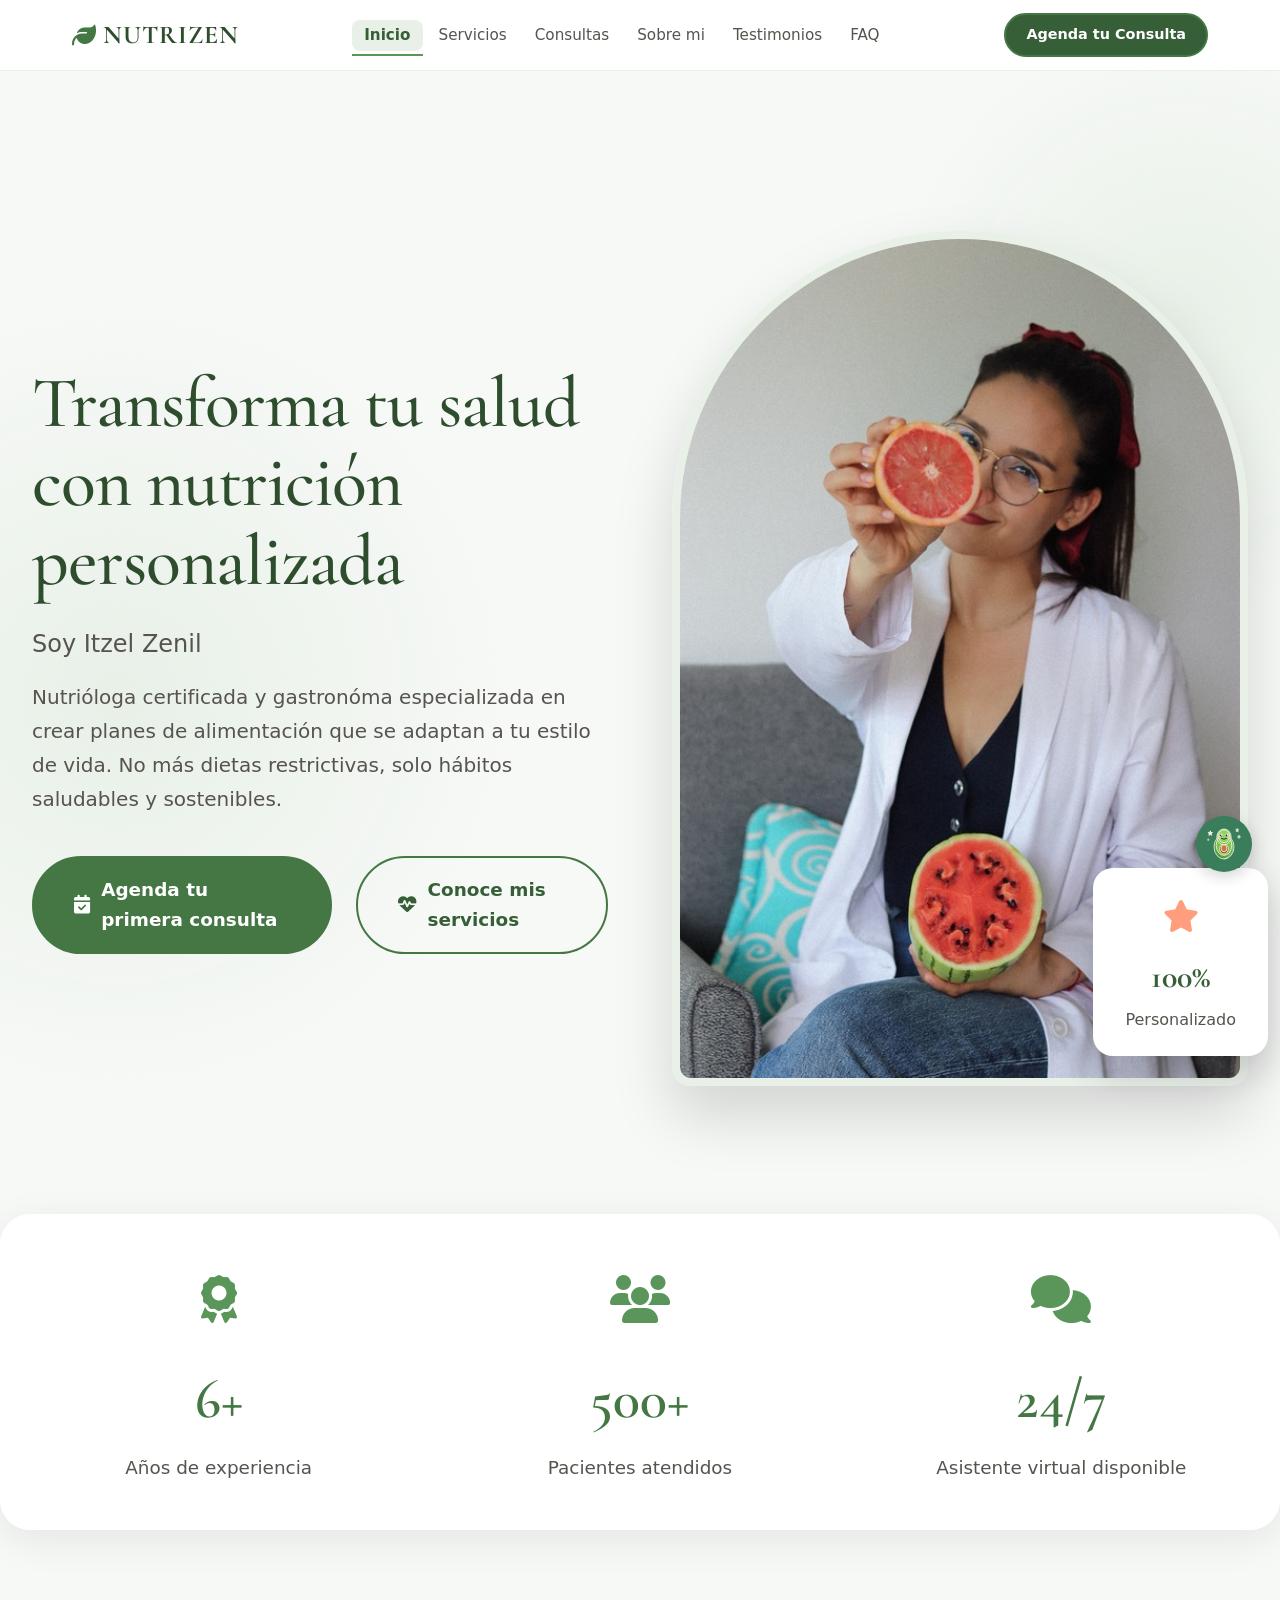
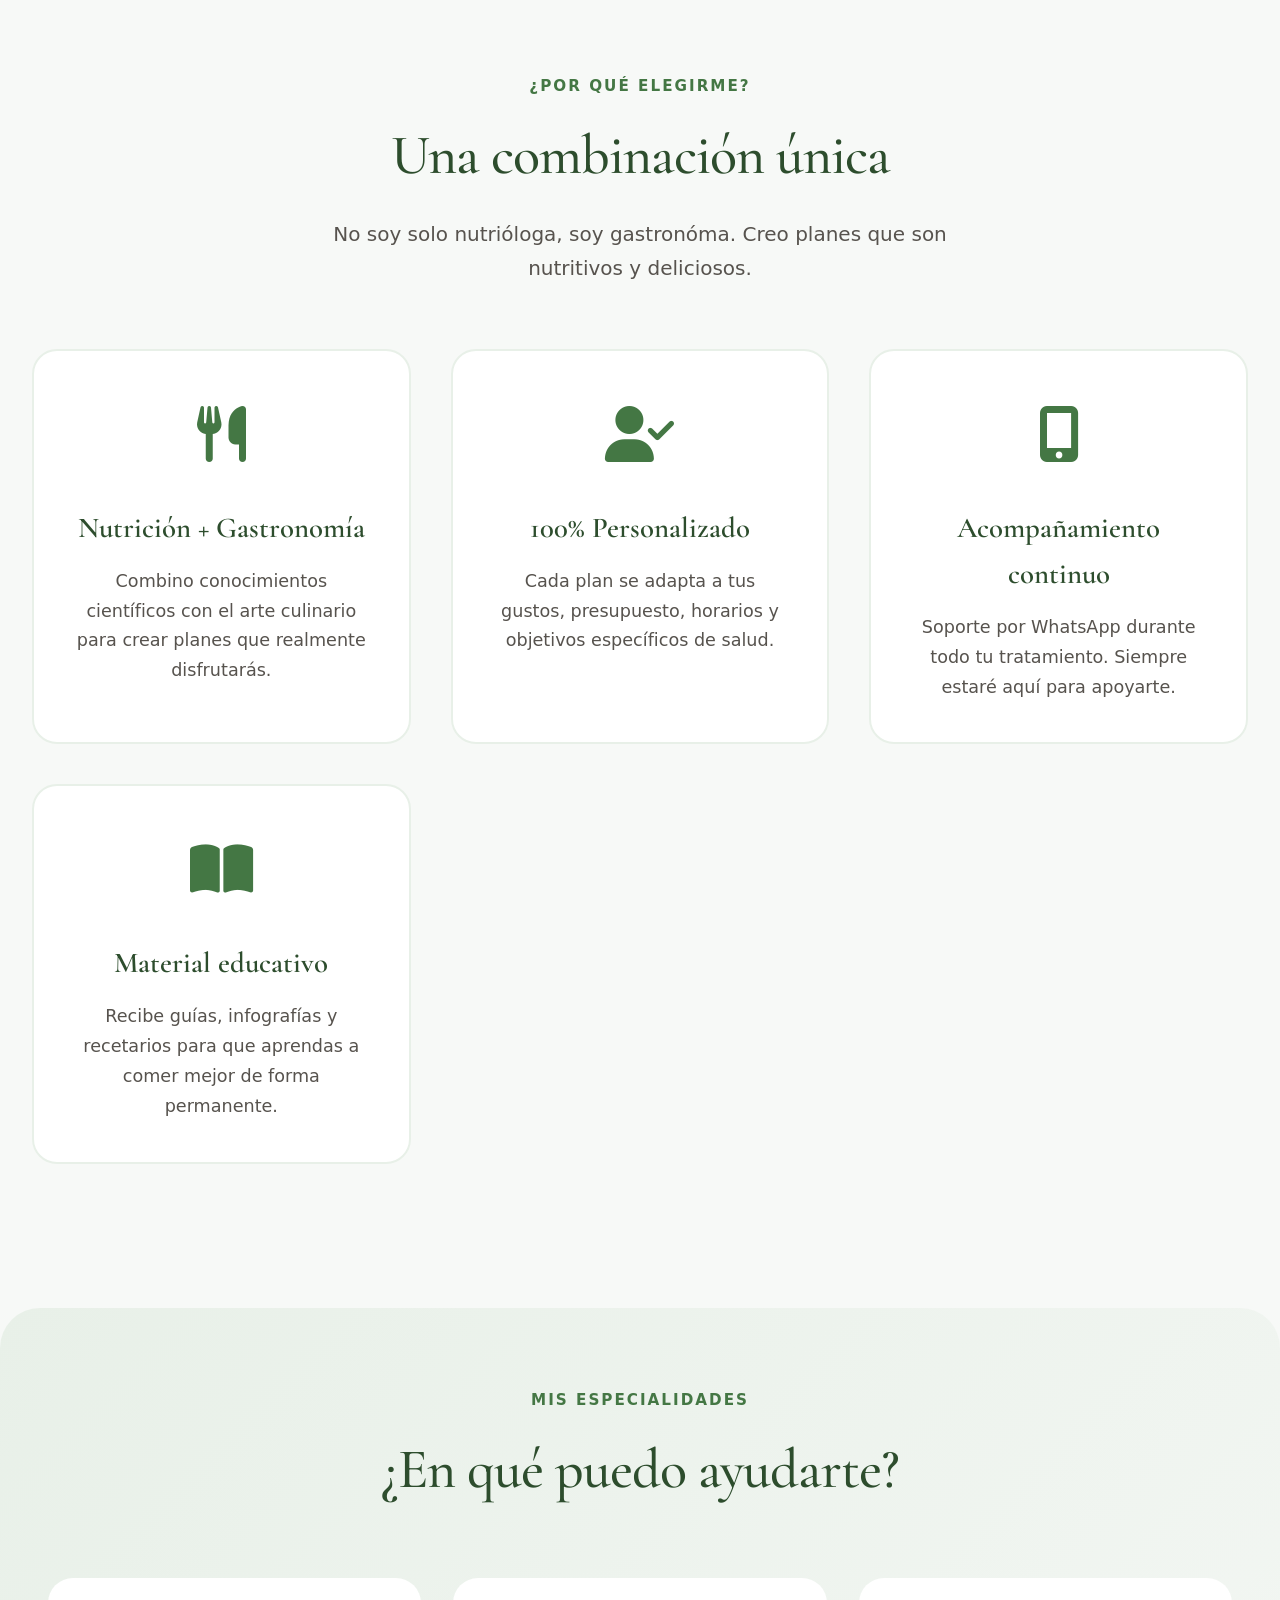
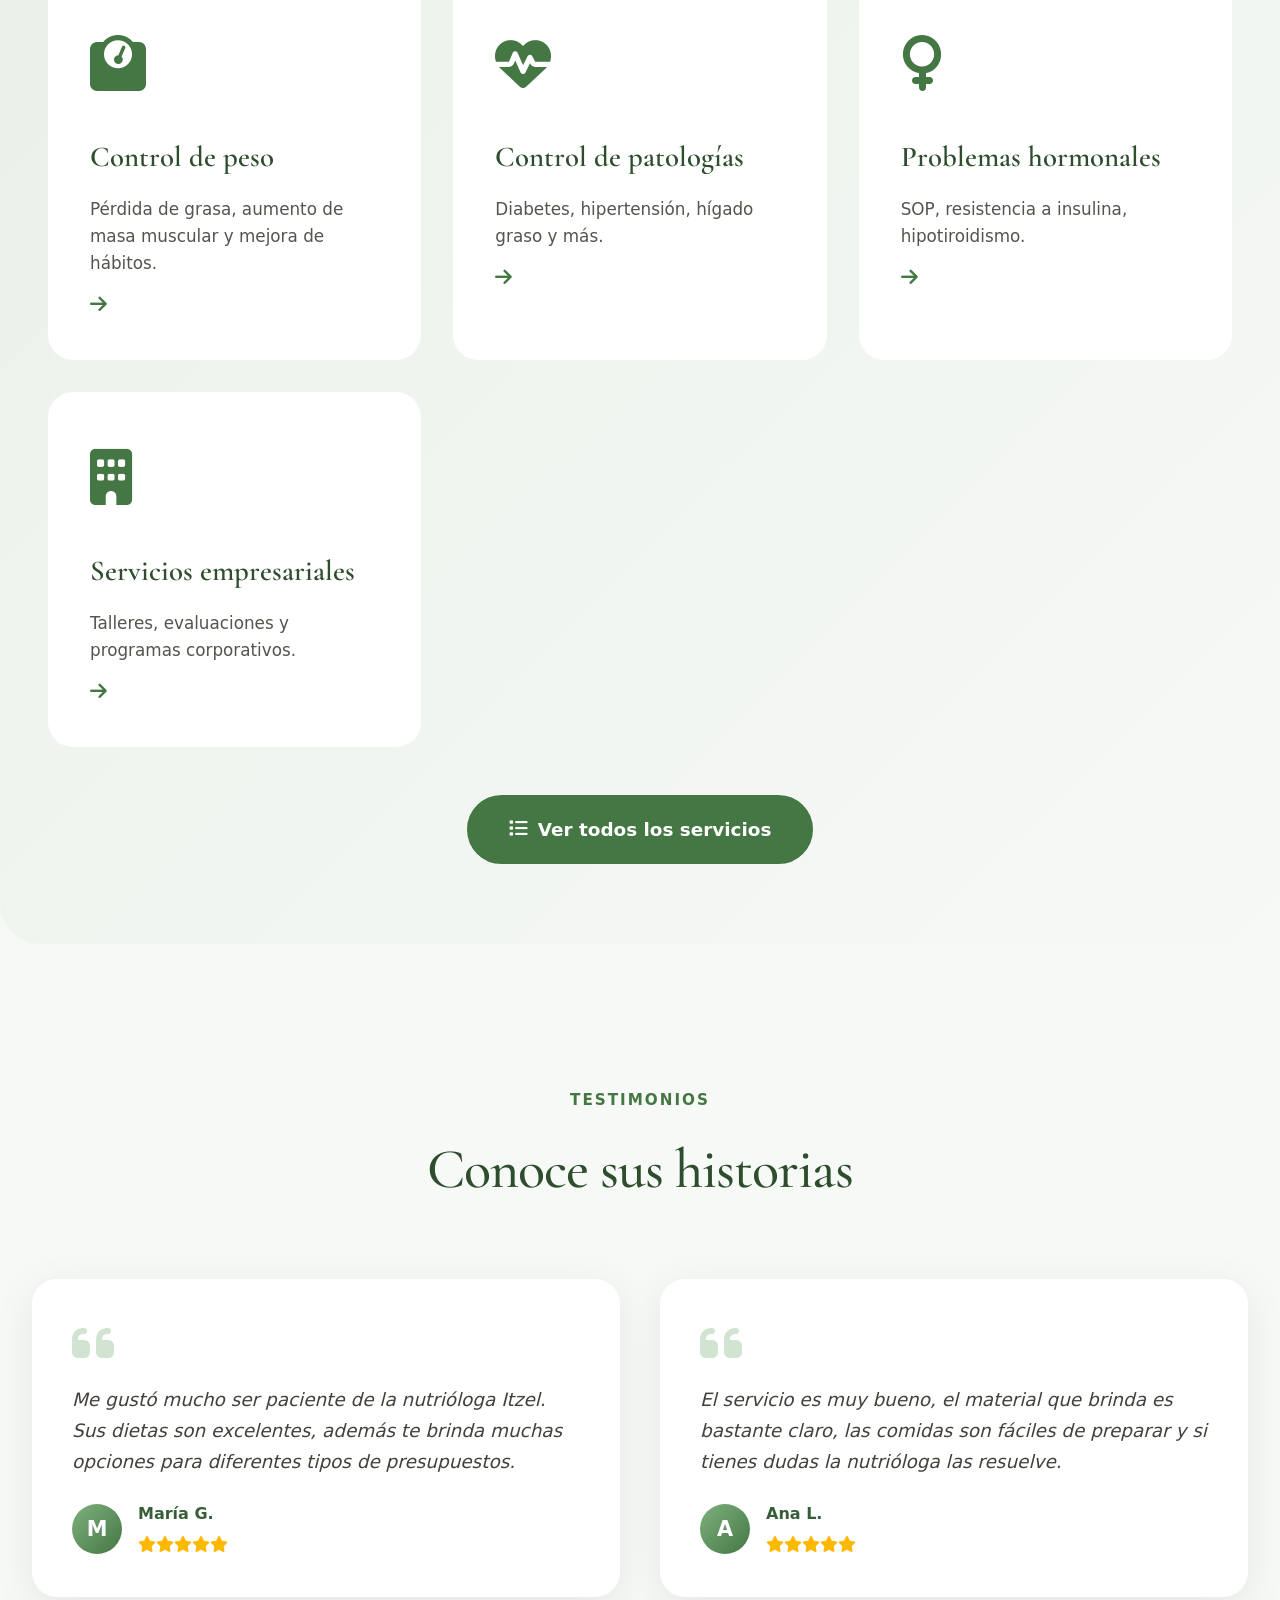
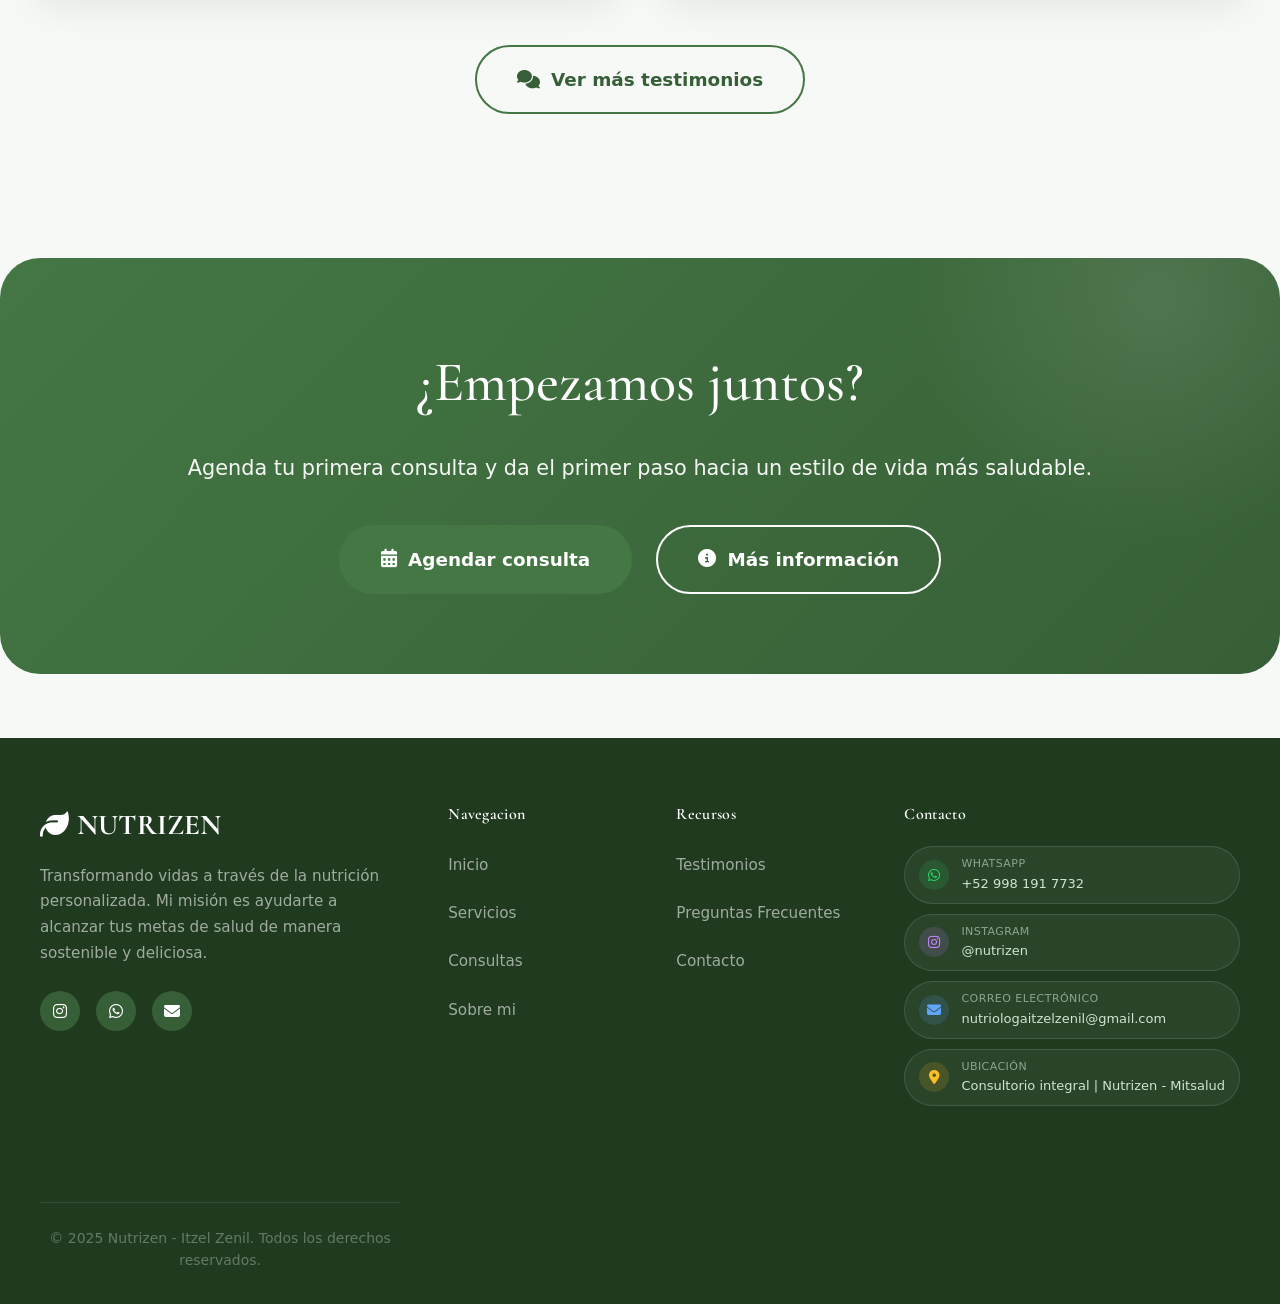
==== commit 5972b881: "Refactor HTML content across multiple pages for improved clarity and consistency - Updated FAQ page " ====
--- a/index.html
+++ b/index.html
@@ -5,33 +5,29 @@
     <meta name="viewport" content="width=device-width, initial-scale=1.0">
     <title>Itzel Zenil - Nutrióloga y Gastronóma | Inicio</title>
     <meta name="description" content="Nutrióloga certificada especializada en control de peso, patologías metabólicas y salud digestiva. Planes 100% personalizados con seguimiento en WhatsApp.">
-    <link rel="preconnect" href="https://fonts.googleapis.com">
-    <link rel="preconnect" href="https://fonts.gstatic.com" crossorigin>
-    <link href="https://fonts.googleapis.com/css2?family=Cormorant+Garamond:wght@300;400;500;600;700&display=swap" rel="stylesheet">    <link rel="stylesheet" href="https://cdnjs.cloudflare.com/ajax/libs/font-awesome/6.4.0/css/all.min.css">
+    <link href="https://fonts.googleapis.com/css2?family=Cormorant+Garamond:wght@300;400;500;600;700&display=swap" rel="stylesheet">
+    <link rel="stylesheet" href="https://cdnjs.cloudflare.com/ajax/libs/font-awesome/6.4.0/css/all.min.css">
     <link rel="stylesheet" href="css/styles.css">
     <link rel="stylesheet" href="css/index.css">
-
-    <link rel="stylesheet" href="css/widget.css" />
+    <link rel="stylesheet" href="css/widget.css">
 </head>
 <body>
     <div class="bg-decoration"></div>
-
     <div id="header-placeholder"></div>
-
     <main>
         <section class="hero">
             <div class="hero-content">
-                <h1>Transforma Tu Salud con Nutrición Personalizada</h1>
+                <h1>Transforma tu salud con nutrición personalizada</h1>
                 <p class="hero-subtitle">Soy Itzel Zenil</p>
                 <p class="hero-description">Nutrióloga certificada y gastronóma especializada en crear planes de alimentación que se adaptan a tu estilo de vida. No más dietas restrictivas, solo hábitos saludables y sostenibles.</p>
                 <div class="hero-cta-group">
                     <a href="contacto.html" class="primary-cta">
                         <i class="fas fa-calendar-check"></i>
-                        Agenda tu Primera Consulta
+                        Agenda tu primera consulta
                     </a>
                     <a href="servicios.html" class="secondary-cta">
                         <i class="fas fa-heart-pulse"></i>
-                        Conoce Mis Servicios
+                        Conoce mis servicios
                     </a>
                 </div>
             </div>
@@ -40,9 +36,7 @@
                     <img src="assets/itzel-2.jpg" alt="Itzel Zenil - Nutrióloga y Gastronóma">
                 </div>
                 <div class="floating-badge">
-                    <div class="badge-icon">
-                        <i class="fas fa-star"></i>
-                    </div>
+                    <div class="badge-icon"><i class="fas fa-star"></i></div>
                     <h3>100%</h3>
                     <p>Personalizado</p>
                 </div>
@@ -54,12 +48,12 @@
                 <div class="stat-item">
                     <div class="stat-icon"><i class="fas fa-award"></i></div>
                     <h3>6+</h3>
-                    <p>Años de Experiencia</p>
+                    <p>Años de experiencia</p>
                 </div>
                 <div class="stat-item">
                     <div class="stat-icon"><i class="fas fa-users"></i></div>
                     <h3>500+</h3>
-                    <p>Pacientes Atendidos</p>
+                    <p>Pacientes atendidos</p>
                 </div>
                 <div class="stat-item">
                     <div class="stat-icon"><i class="fas fa-comments"></i></div>
@@ -72,7 +66,7 @@
         <section>
             <div class="section-header">
                 <div class="section-label">¿Por qué elegirme?</div>
-                <h2 class="section-title">Una Combinación Única</h2>
+                <h2 class="section-title">Una combinación única</h2>
                 <p class="section-description">No soy solo nutrióloga, soy gastronóma. Creo planes que son nutritivos y deliciosos.</p>
             </div>
             <div class="features-grid">
@@ -88,12 +82,12 @@
                 </div>
                 <div class="feature-card">
                     <div class="feature-icon"><i class="fas fa-mobile-alt"></i></div>
-                    <h3>Acompañamiento Continuo</h3>
+                    <h3>Acompañamiento continuo</h3>
                     <p>Soporte por WhatsApp durante todo tu tratamiento. Siempre estaré aquí para apoyarte.</p>
                 </div>
                 <div class="feature-card">
                     <div class="feature-icon"><i class="fas fa-book-open"></i></div>
-                    <h3>Material Educativo</h3>
+                    <h3>Material educativo</h3>
                     <p>Recibe guías, infografías y recetarios para que aprendas a comer mejor de forma permanente.</p>
                 </div>
             </div>
@@ -101,31 +95,31 @@
 
         <section class="services-preview">
             <div class="section-header">
-                <div class="section-label">Mis Especialidades</div>
+                <div class="section-label">Mis especialidades</div>
                 <h2 class="section-title">¿En qué puedo ayudarte?</h2>
             </div>
             <div class="services-grid-preview">
                 <a href="servicios.html#control-peso" class="service-preview-card">
                     <div class="service-preview-icon"><i class="fas fa-weight-scale"></i></div>
-                    <h3>Control de Peso</h3>
+                    <h3>Control de peso</h3>
                     <p>Pérdida de grasa, aumento de masa muscular y mejora de hábitos.</p>
                     <span class="link-arrow"><i class="fas fa-arrow-right"></i></span>
                 </a>
                 <a href="servicios.html#patologias" class="service-preview-card">
                     <div class="service-preview-icon"><i class="fas fa-heartbeat"></i></div>
-                    <h3>Control de Patologías</h3>
+                    <h3>Control de patologías</h3>
                     <p>Diabetes, hipertensión, hígado graso y más.</p>
                     <span class="link-arrow"><i class="fas fa-arrow-right"></i></span>
                 </a>
                 <a href="servicios.html#hormonales" class="service-preview-card">
                     <div class="service-preview-icon"><i class="fas fa-venus"></i></div>
-                    <h3>Problemas Hormonales</h3>
+                    <h3>Problemas hormonales</h3>
                     <p>SOP, resistencia a insulina, hipotiroidismo.</p>
                     <span class="link-arrow"><i class="fas fa-arrow-right"></i></span>
                 </a>
                 <a href="servicios.html#empresarial" class="service-preview-card">
                     <div class="service-preview-icon"><i class="fas fa-building"></i></div>
-                    <h3>Servicios Empresariales</h3>
+                    <h3>Servicios empresariales</h3>
                     <p>Talleres, evaluaciones y programas corporativos.</p>
                     <span class="link-arrow"><i class="fas fa-arrow-right"></i></span>
                 </a>
@@ -133,7 +127,7 @@
             <div style="text-align: center; margin-top: 3rem;">
                 <a href="servicios.html" class="primary-cta">
                     <i class="fas fa-list"></i>
-                    Ver Todos los Servicios
+                    Ver todos los servicios
                 </a>
             </div>
         </section>
@@ -151,9 +145,7 @@
                         <div class="author-avatar">M</div>
                         <div class="author-info">
                             <p>María G.</p>
-                            <div class="rating">
-                                <i class="fas fa-star"></i><i class="fas fa-star"></i><i class="fas fa-star"></i><i class="fas fa-star"></i><i class="fas fa-star"></i>
-                            </div>
+                            <div class="rating"><i class="fas fa-star"></i><i class="fas fa-star"></i><i class="fas fa-star"></i><i class="fas fa-star"></i><i class="fas fa-star"></i></div>
                         </div>
                     </div>
                 </div>
@@ -164,9 +156,7 @@
                         <div class="author-avatar">A</div>
                         <div class="author-info">
                             <p>Ana L.</p>
-                            <div class="rating">
-                                <i class="fas fa-star"></i><i class="fas fa-star"></i><i class="fas fa-star"></i><i class="fas fa-star"></i><i class="fas fa-star"></i>
-                            </div>
+                            <div class="rating"><i class="fas fa-star"></i><i class="fas fa-star"></i><i class="fas fa-star"></i><i class="fas fa-star"></i><i class="fas fa-star"></i></div>
                         </div>
                     </div>
                 </div>
@@ -174,33 +164,31 @@
             <div style="text-align: center; margin-top: 3rem;">
                 <a href="testimonios.html" class="secondary-cta">
                     <i class="fas fa-comments"></i>
-                    Ver Más Testimonios
+                    Ver más testimonios
                 </a>
             </div>
         </section>
 
         <section class="cta-section">
             <div class="cta-content">
-                <h2>¿Lista/o para Transformar tu Salud?</h2>
-                <p>Agenda tu primera consulta hoy mismo y comienza tu viaje hacia un estilo de vida más saludable</p>
+                <h2>¿Empezamos juntos?</h2>
+                <p>Agenda tu primera consulta y da el primer paso hacia un estilo de vida más saludable.</p>
                 <div class="cta-buttons">
                     <a href="contacto.html" class="primary-cta">
                         <i class="fas fa-calendar-alt"></i>
-                        Agendar Consulta
+                        Agendar consulta
                     </a>
-                    <a href="consultas.html" class="secondary-cta" style="background: white; color: var(--sage-700);">
+                    <a href="consultas.html" class="secondary-cta secondary-cta-white">
                         <i class="fas fa-info-circle"></i>
-                        Más Información
+                        Más información
                     </a>
                 </div>
             </div>
         </section>
     </main>
-
     <div id="footer-placeholder"></div>
-
     <script src="js/components.js"></script>
     <script src="js/script.js"></script>
-    <script src="js/nutrizen-chat-widget.js" data-webhook=""></script>
+    <script src="js/nutrizen-chat-widget.js" data-webhook="__WEBHOOK_URL__"></script>
 </body>
-</html>
+</html>
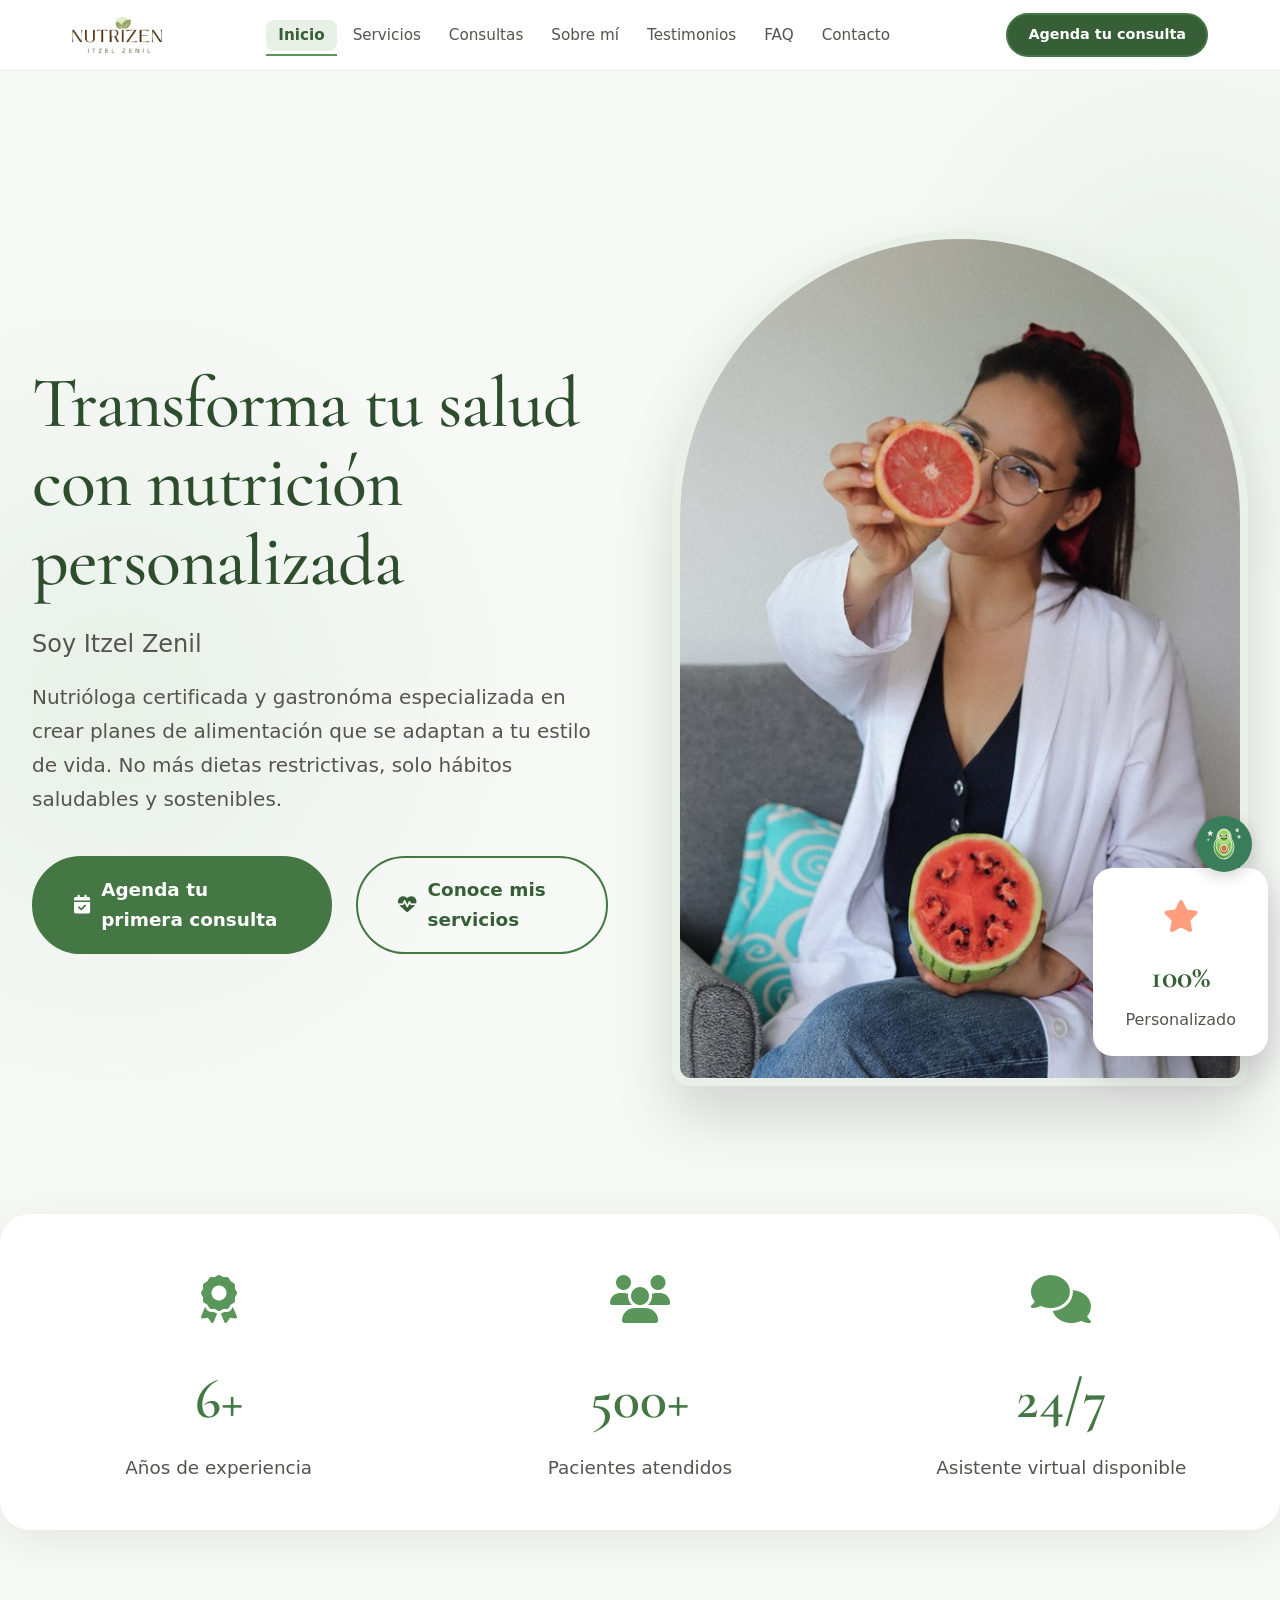
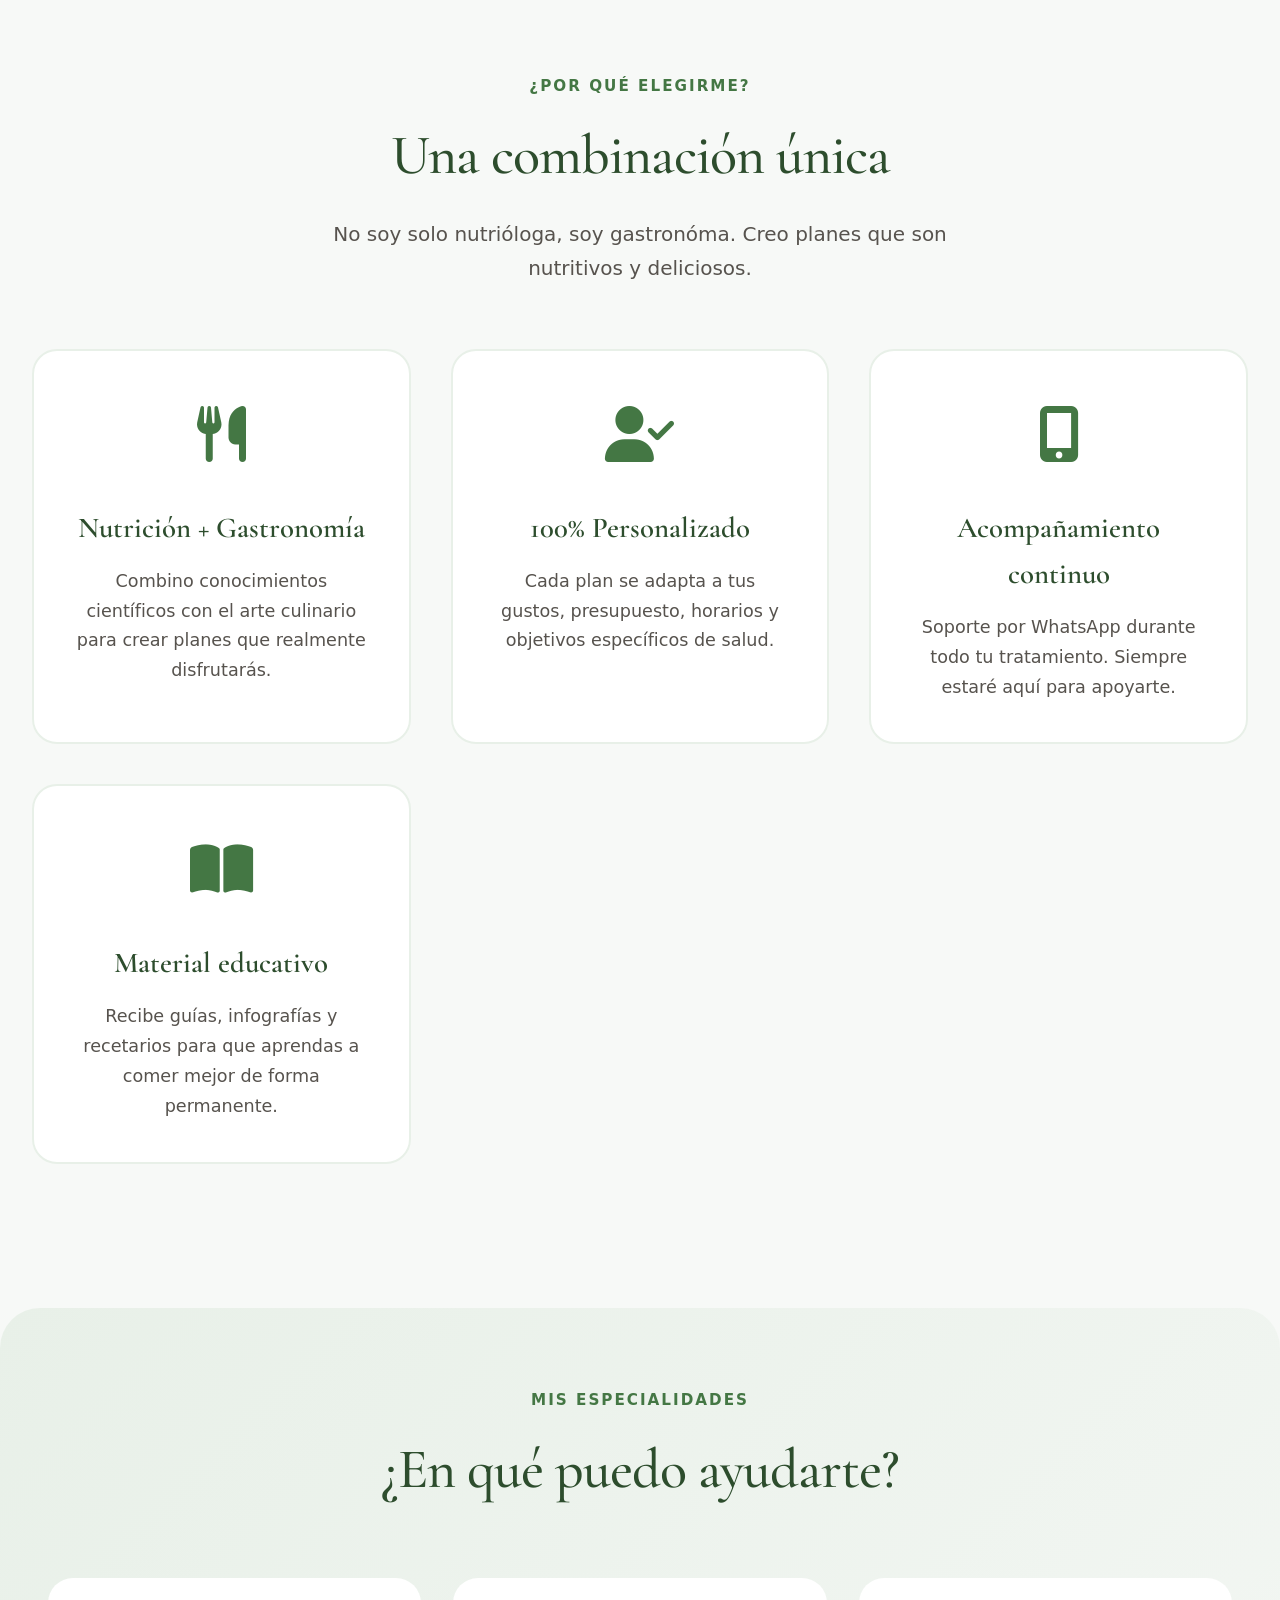
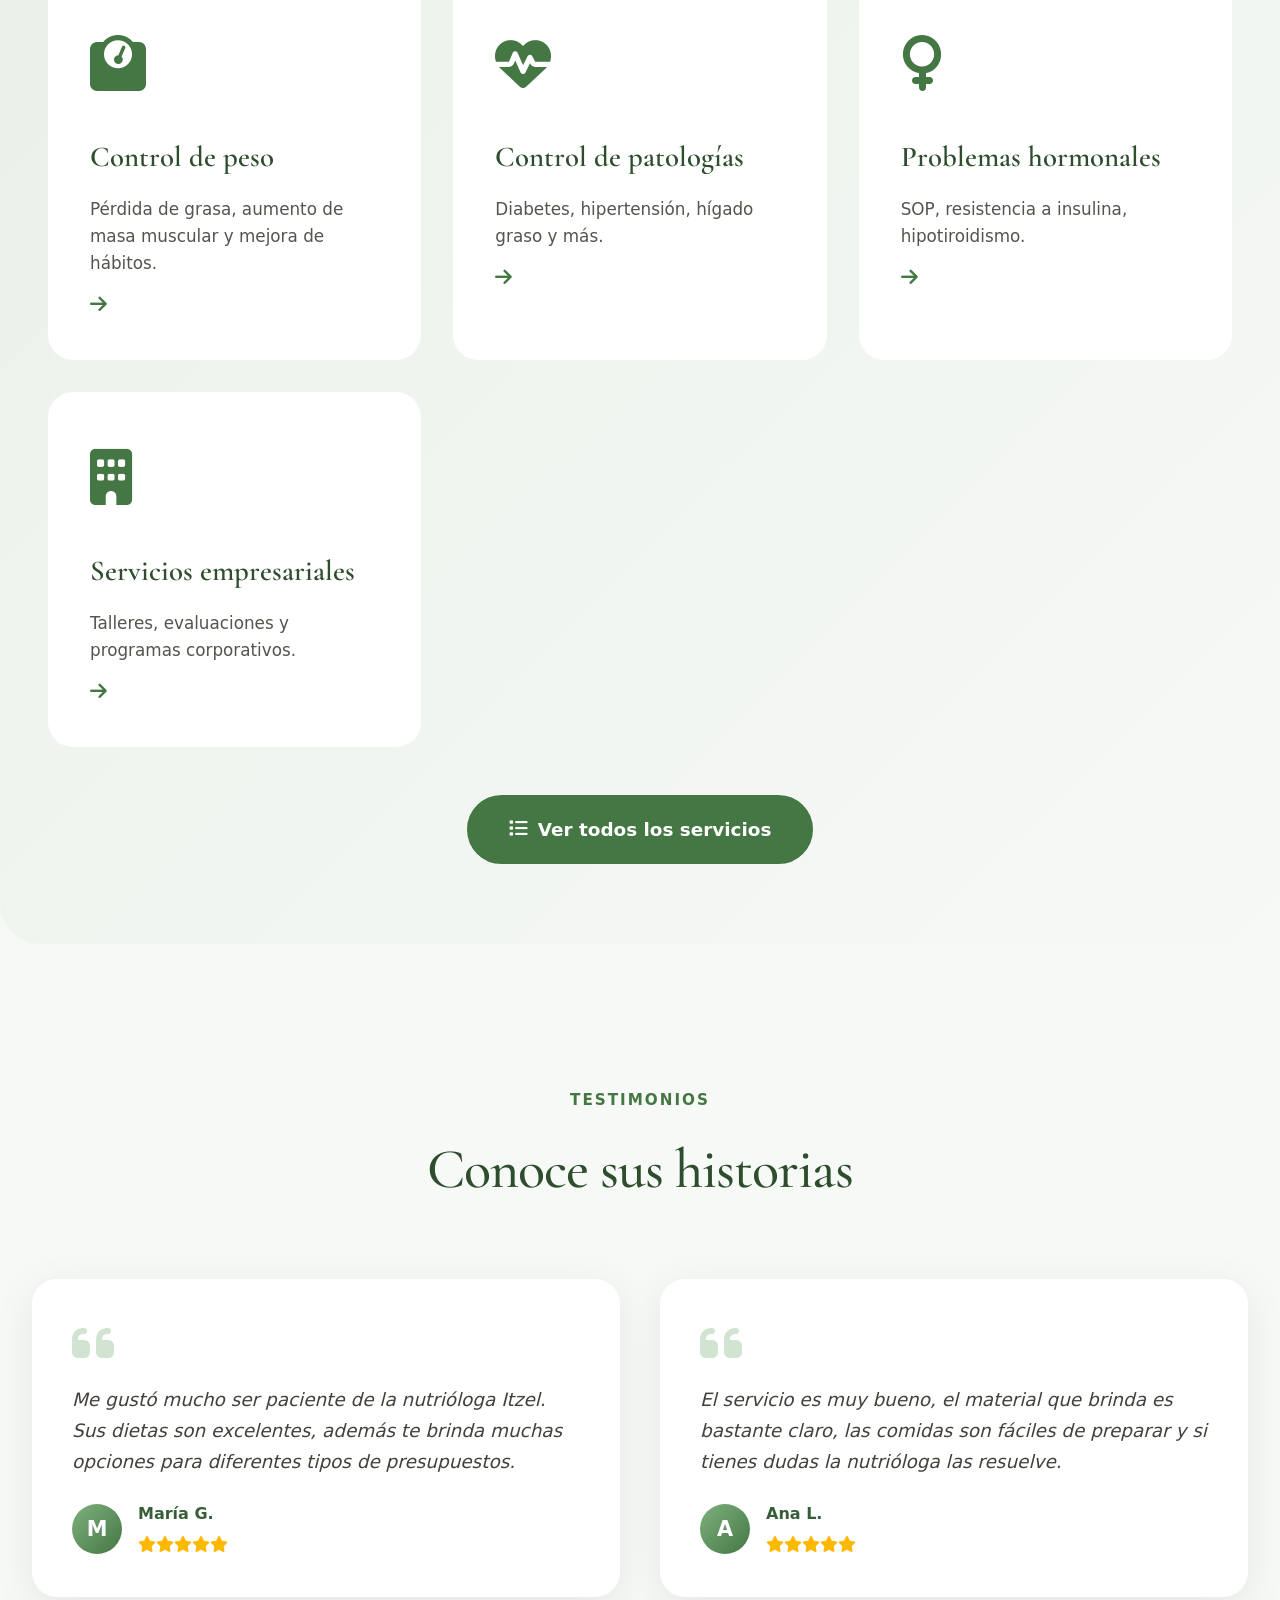
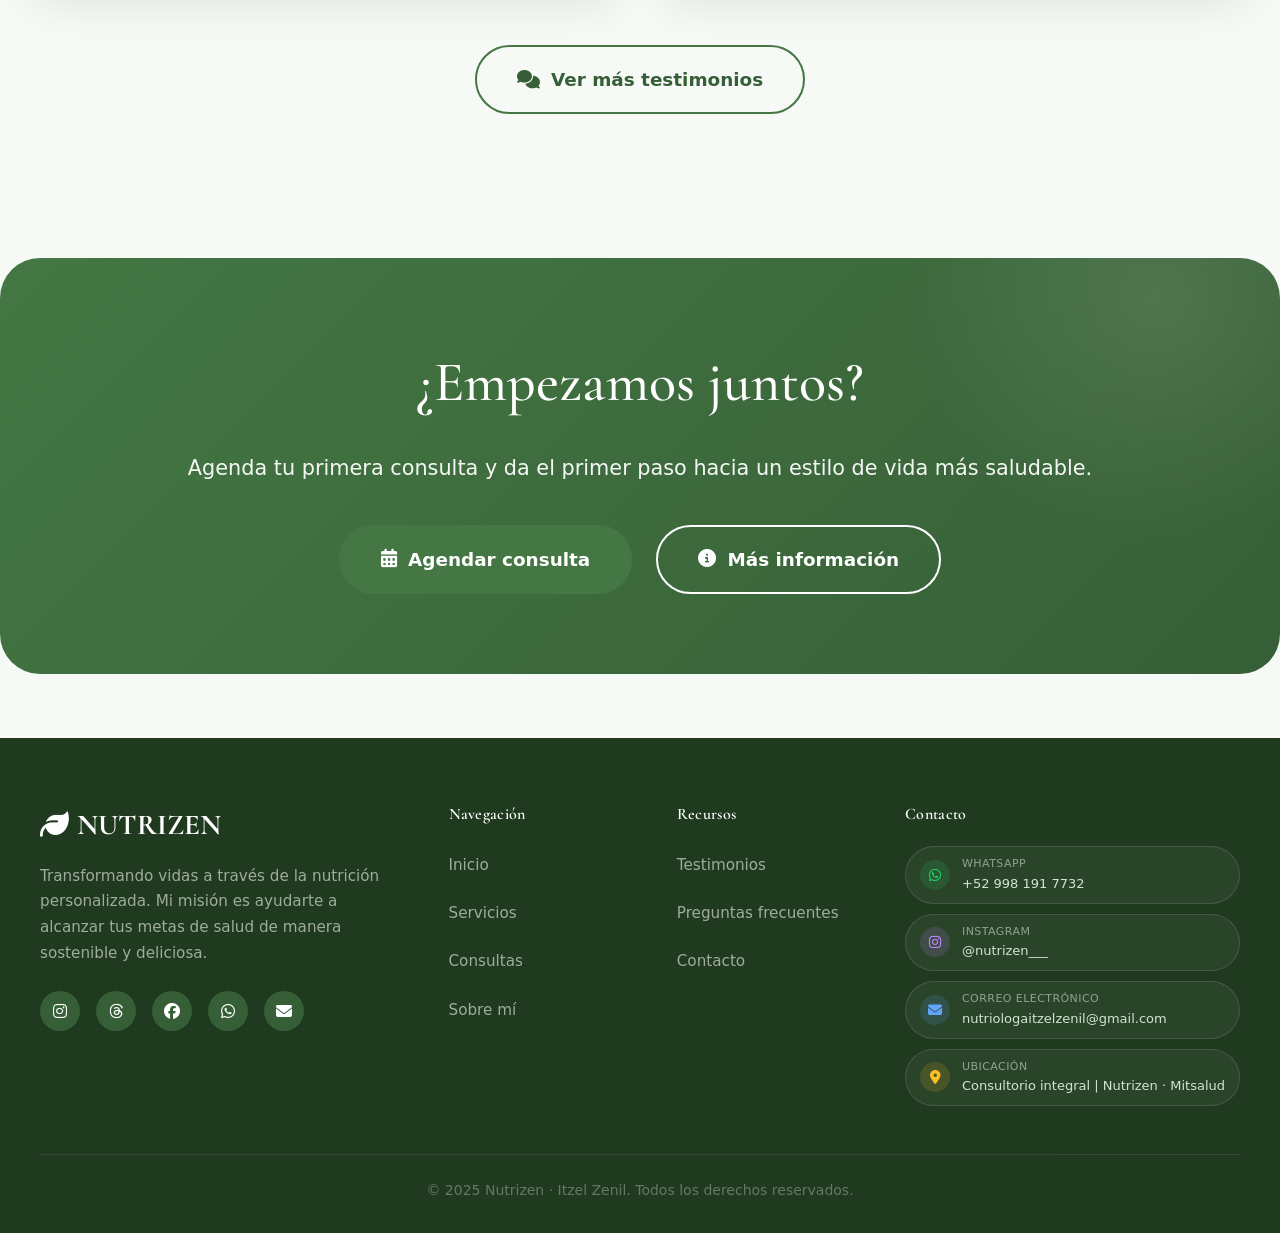
==== commit 6aff3258: "Refactor footer and header components for improved structure and styling; update contact page with n" ====
--- a/index.html
+++ b/index.html
@@ -21,7 +21,7 @@
                 <p class="hero-subtitle">Soy Itzel Zenil</p>
                 <p class="hero-description">Nutrióloga certificada y gastronóma especializada en crear planes de alimentación que se adaptan a tu estilo de vida. No más dietas restrictivas, solo hábitos saludables y sostenibles.</p>
                 <div class="hero-cta-group">
-                    <a href="contacto.html" class="primary-cta">
+                    <a href="contacto.html" class="primary-cta nz-agendar">
                         <i class="fas fa-calendar-check"></i>
                         Agenda tu primera consulta
                     </a>
@@ -174,7 +174,7 @@
                 <h2>¿Empezamos juntos?</h2>
                 <p>Agenda tu primera consulta y da el primer paso hacia un estilo de vida más saludable.</p>
                 <div class="cta-buttons">
-                    <a href="contacto.html" class="primary-cta">
+                    <a href="contacto.html" class="primary-cta nz-agendar">
                         <i class="fas fa-calendar-alt"></i>
                         Agendar consulta
                     </a>
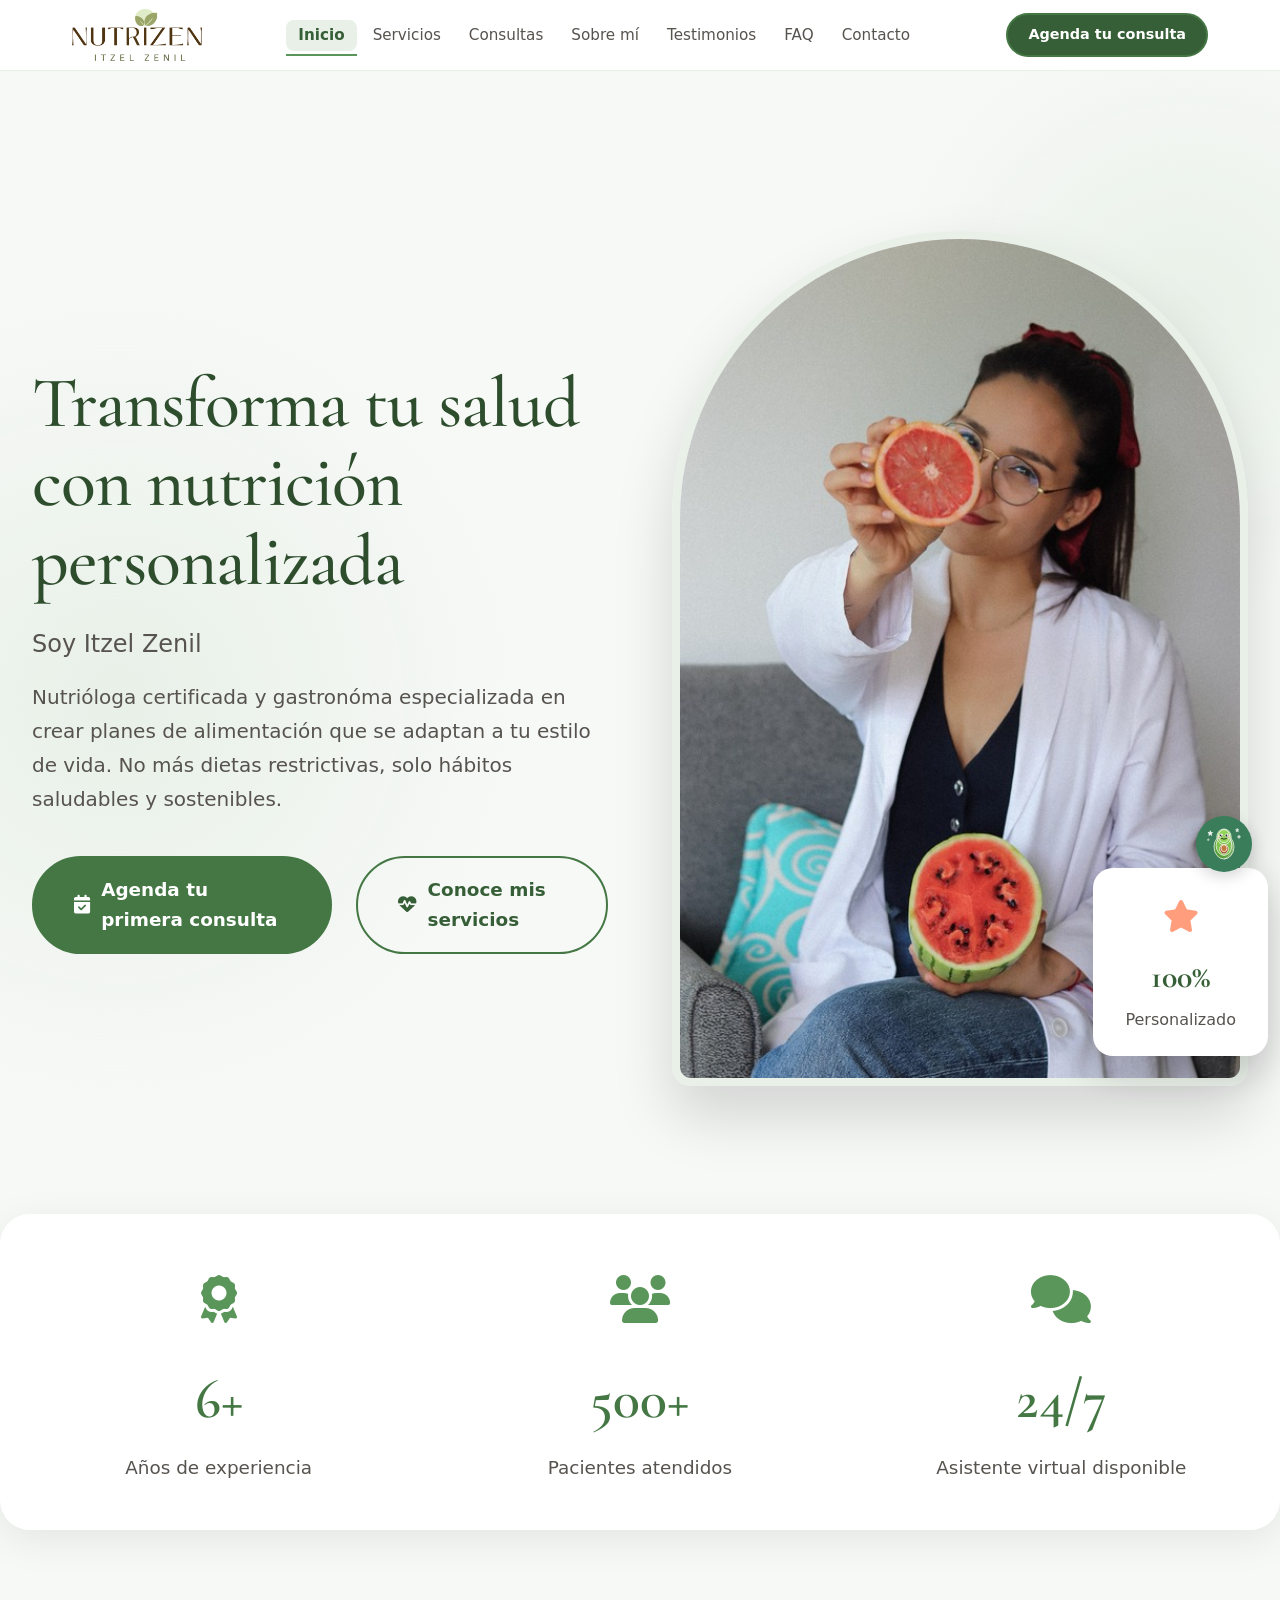
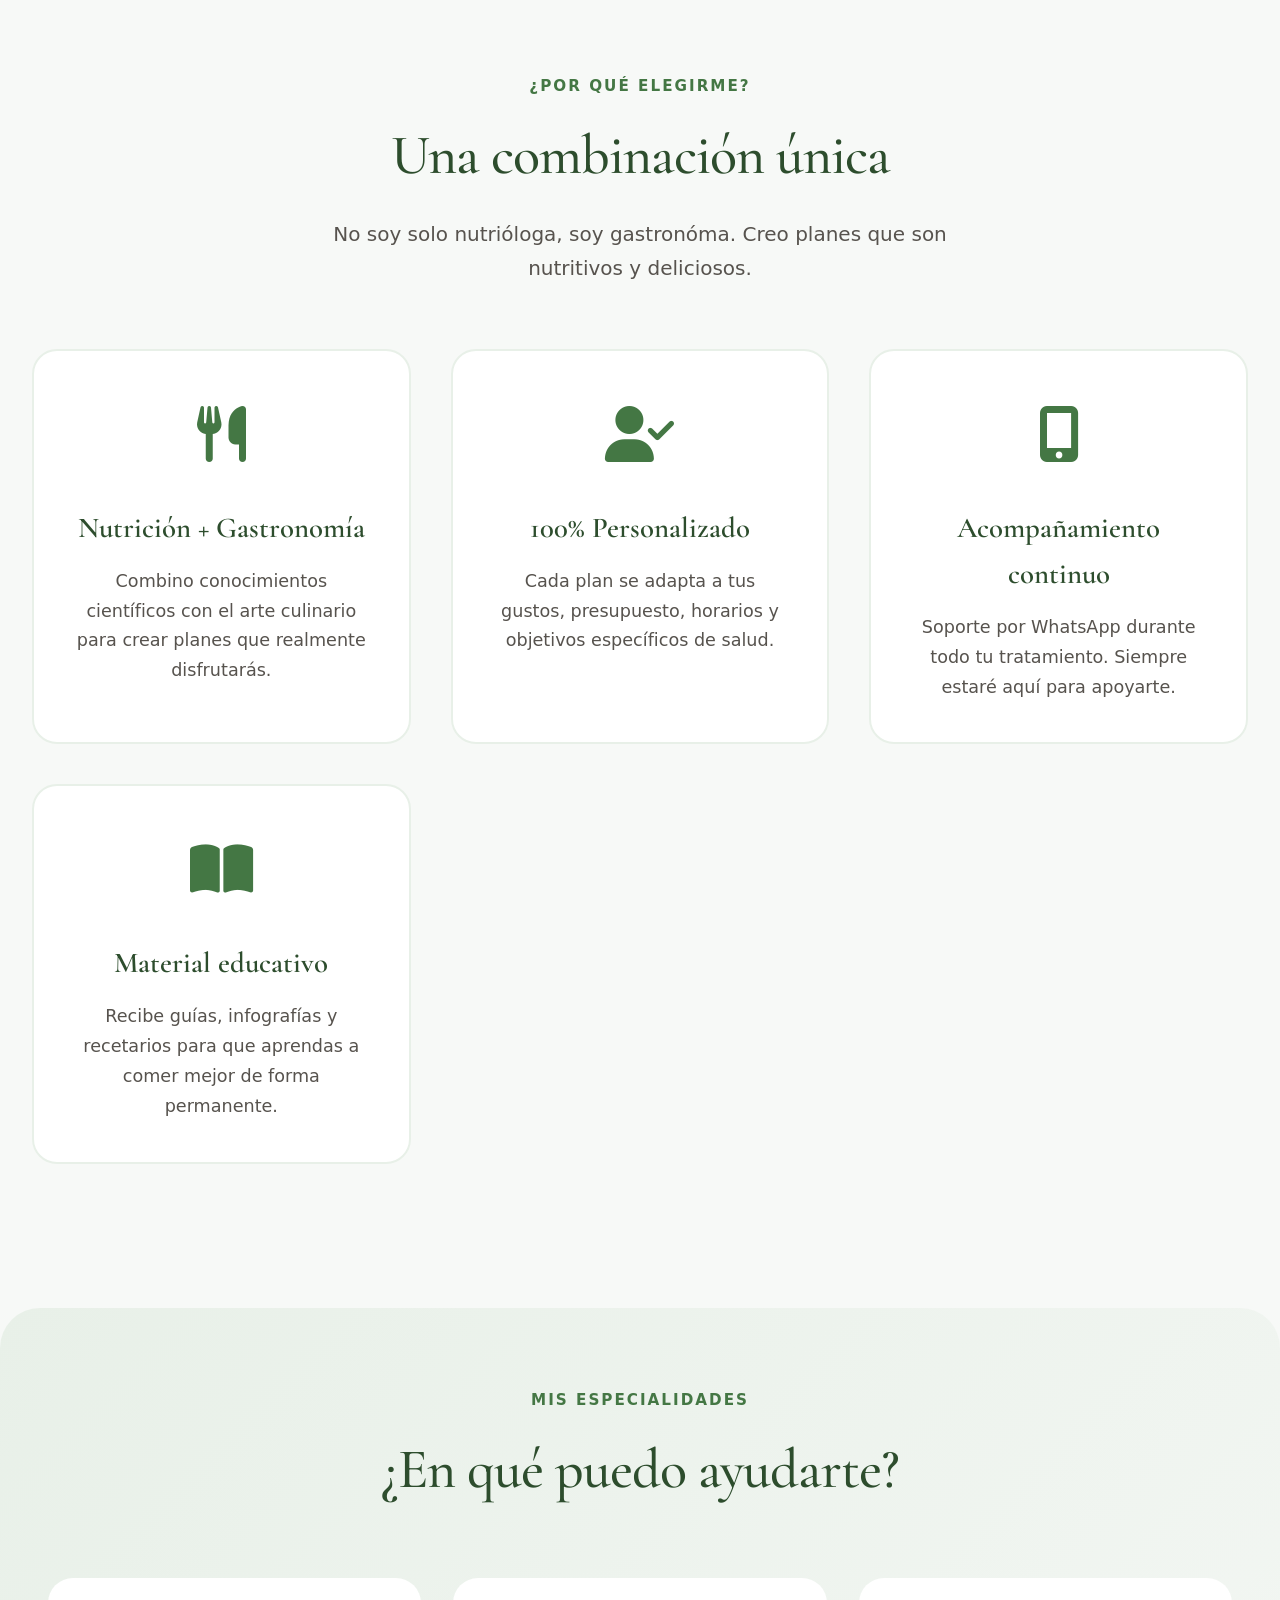
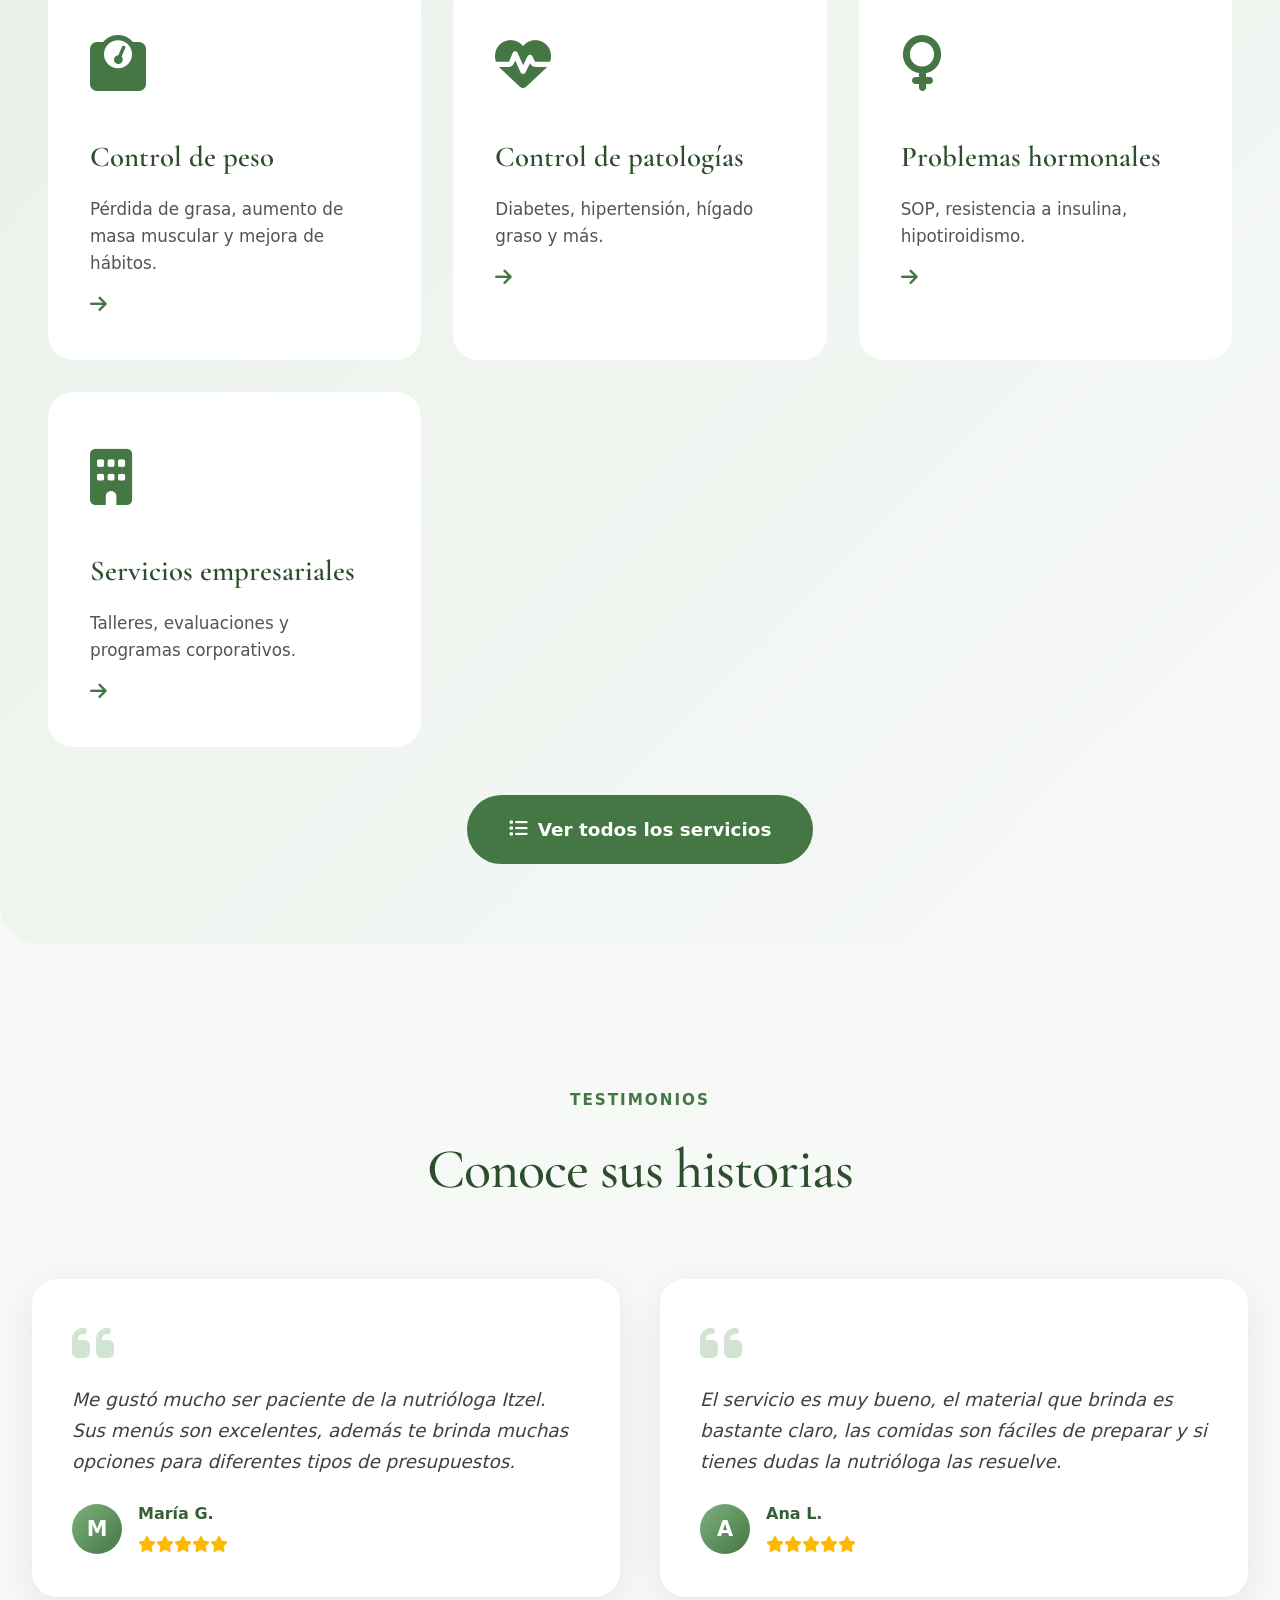
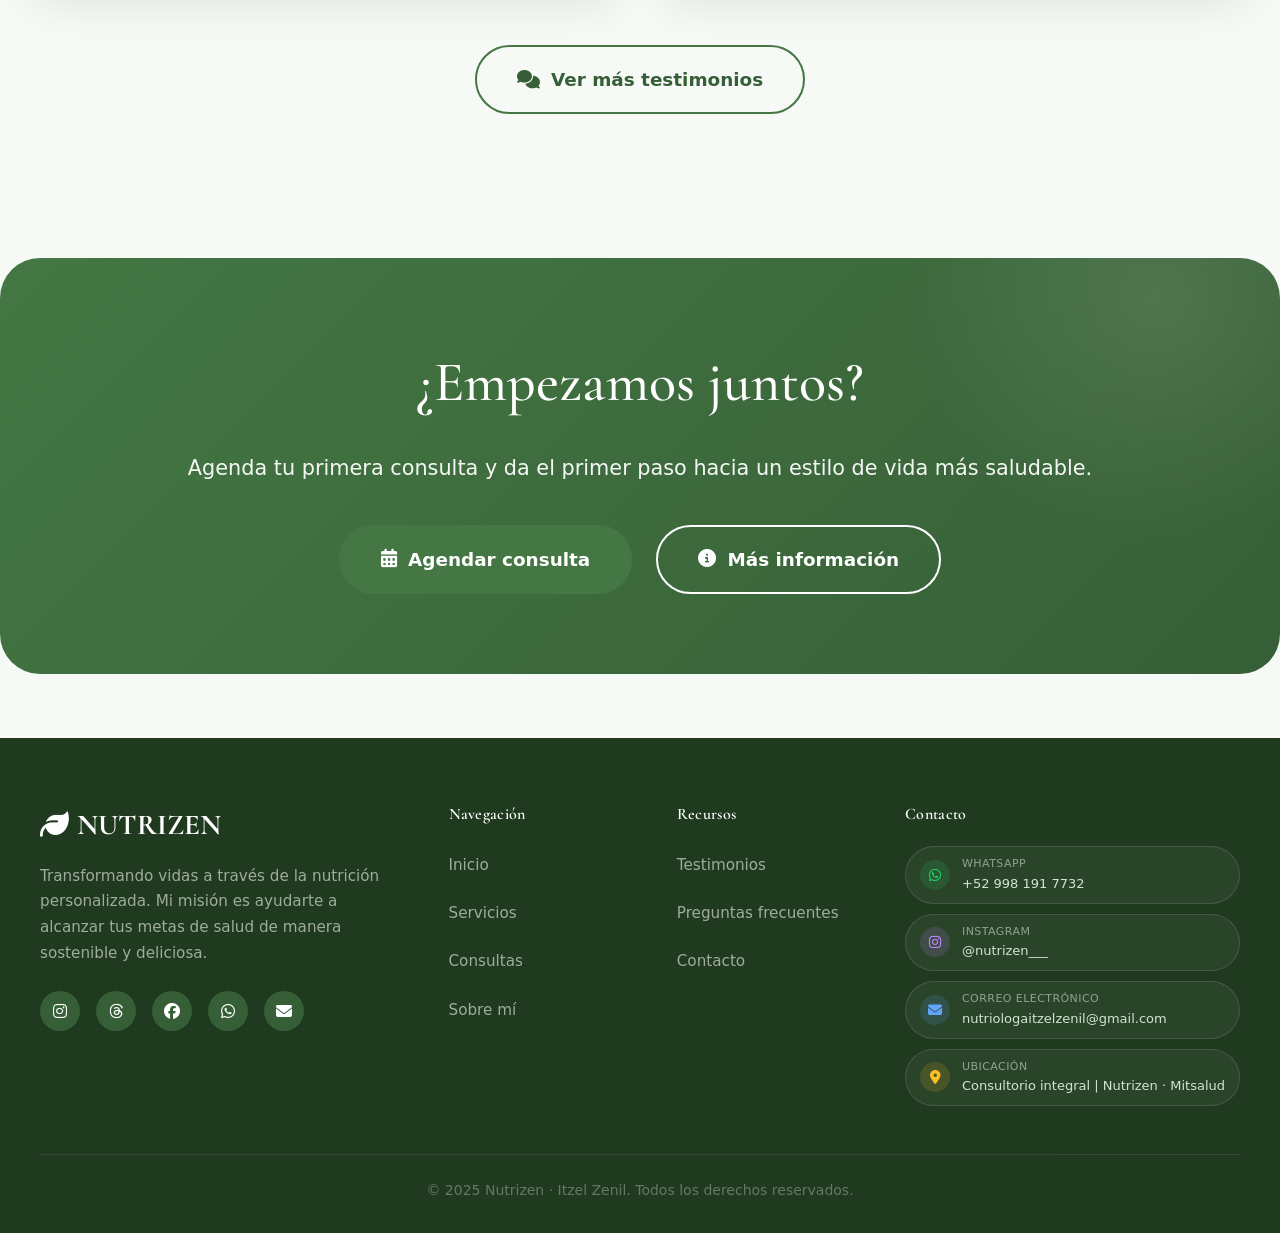
==== commit 2fa3725e: "Update logo size in header and refine testimonial text for clarity" ====
--- a/index.html
+++ b/index.html
@@ -140,7 +140,7 @@
             <div class="testimonials-grid-preview">
                 <div class="testimonial-card">
                     <div class="quote-icon"><i class="fas fa-quote-left"></i></div>
-                    <p class="testimonial-text">Me gustó mucho ser paciente de la nutrióloga Itzel. Sus dietas son excelentes, además te brinda muchas opciones para diferentes tipos de presupuestos.</p>
+                    <p class="testimonial-text">Me gustó mucho ser paciente de la nutrióloga Itzel. Sus menús son excelentes, además te brinda muchas opciones para diferentes tipos de presupuestos.</p>
                     <div class="testimonial-author">
                         <div class="author-avatar">M</div>
                         <div class="author-info">
